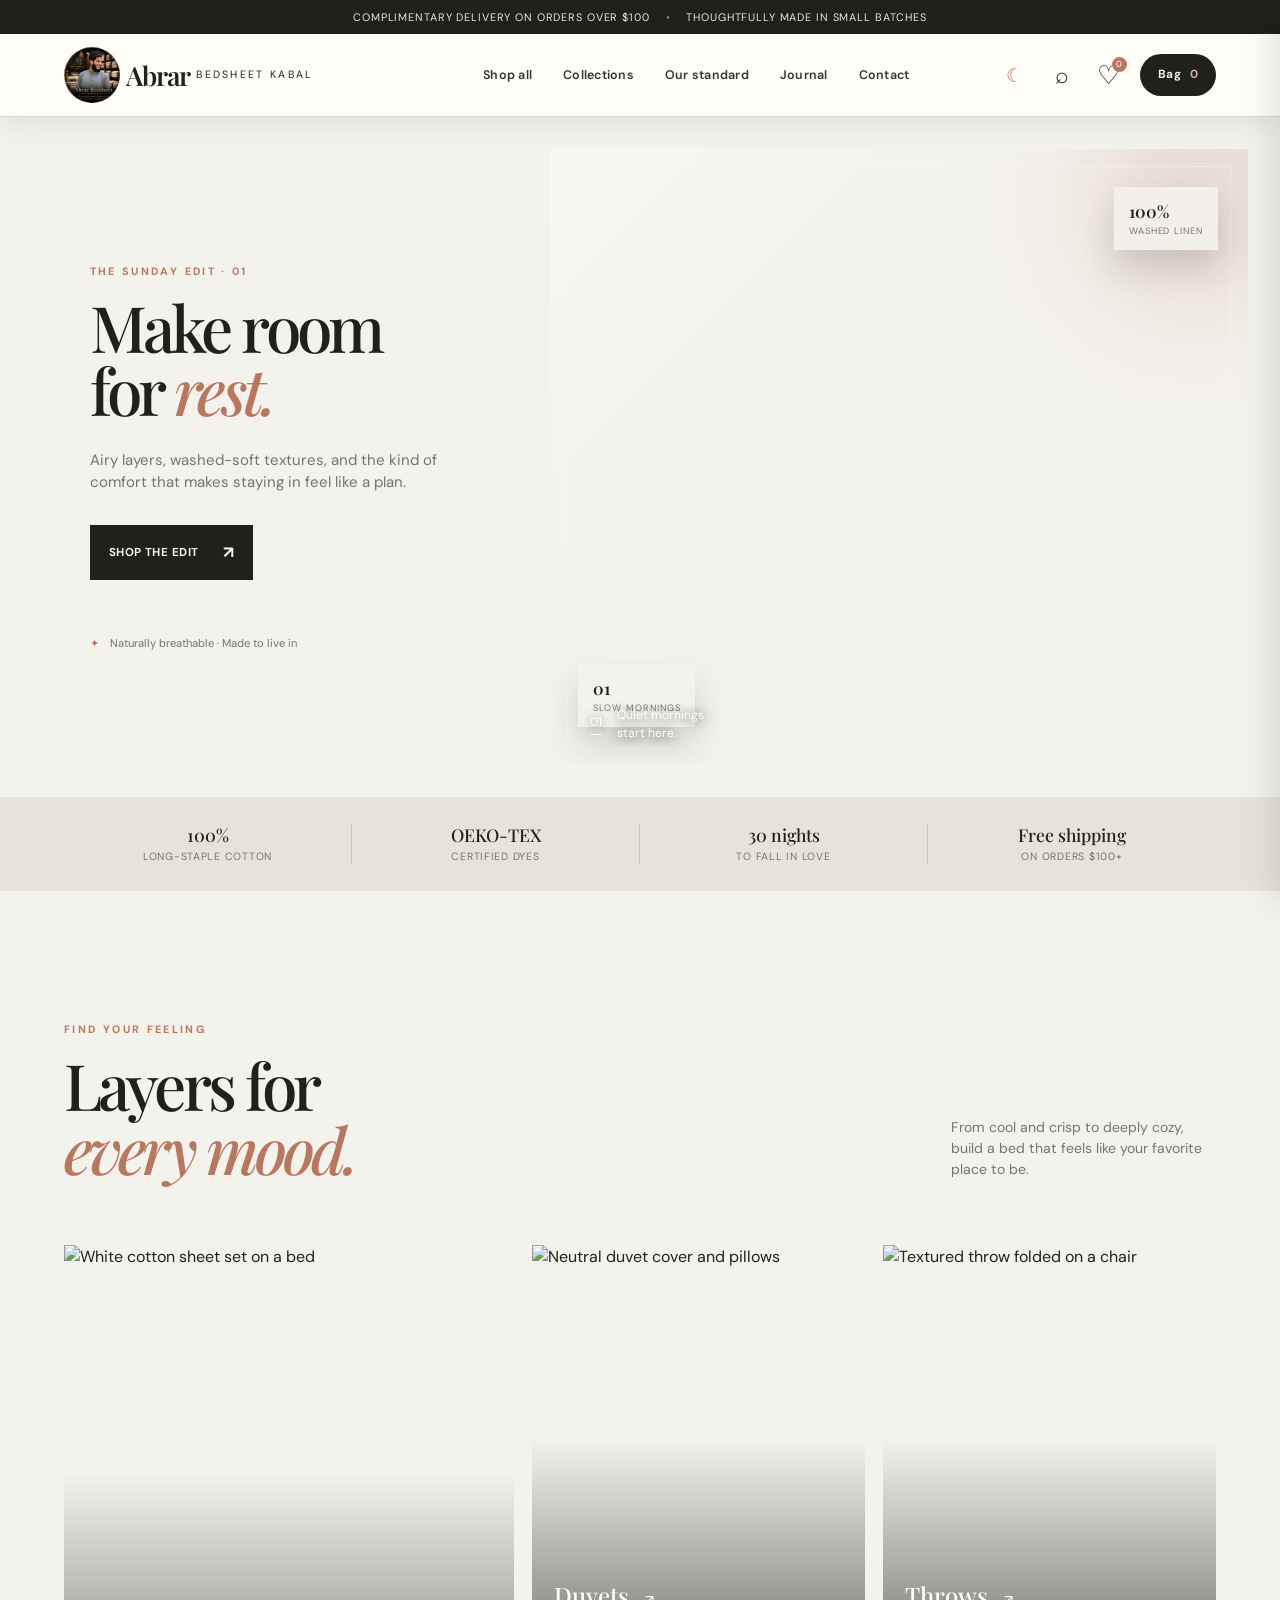
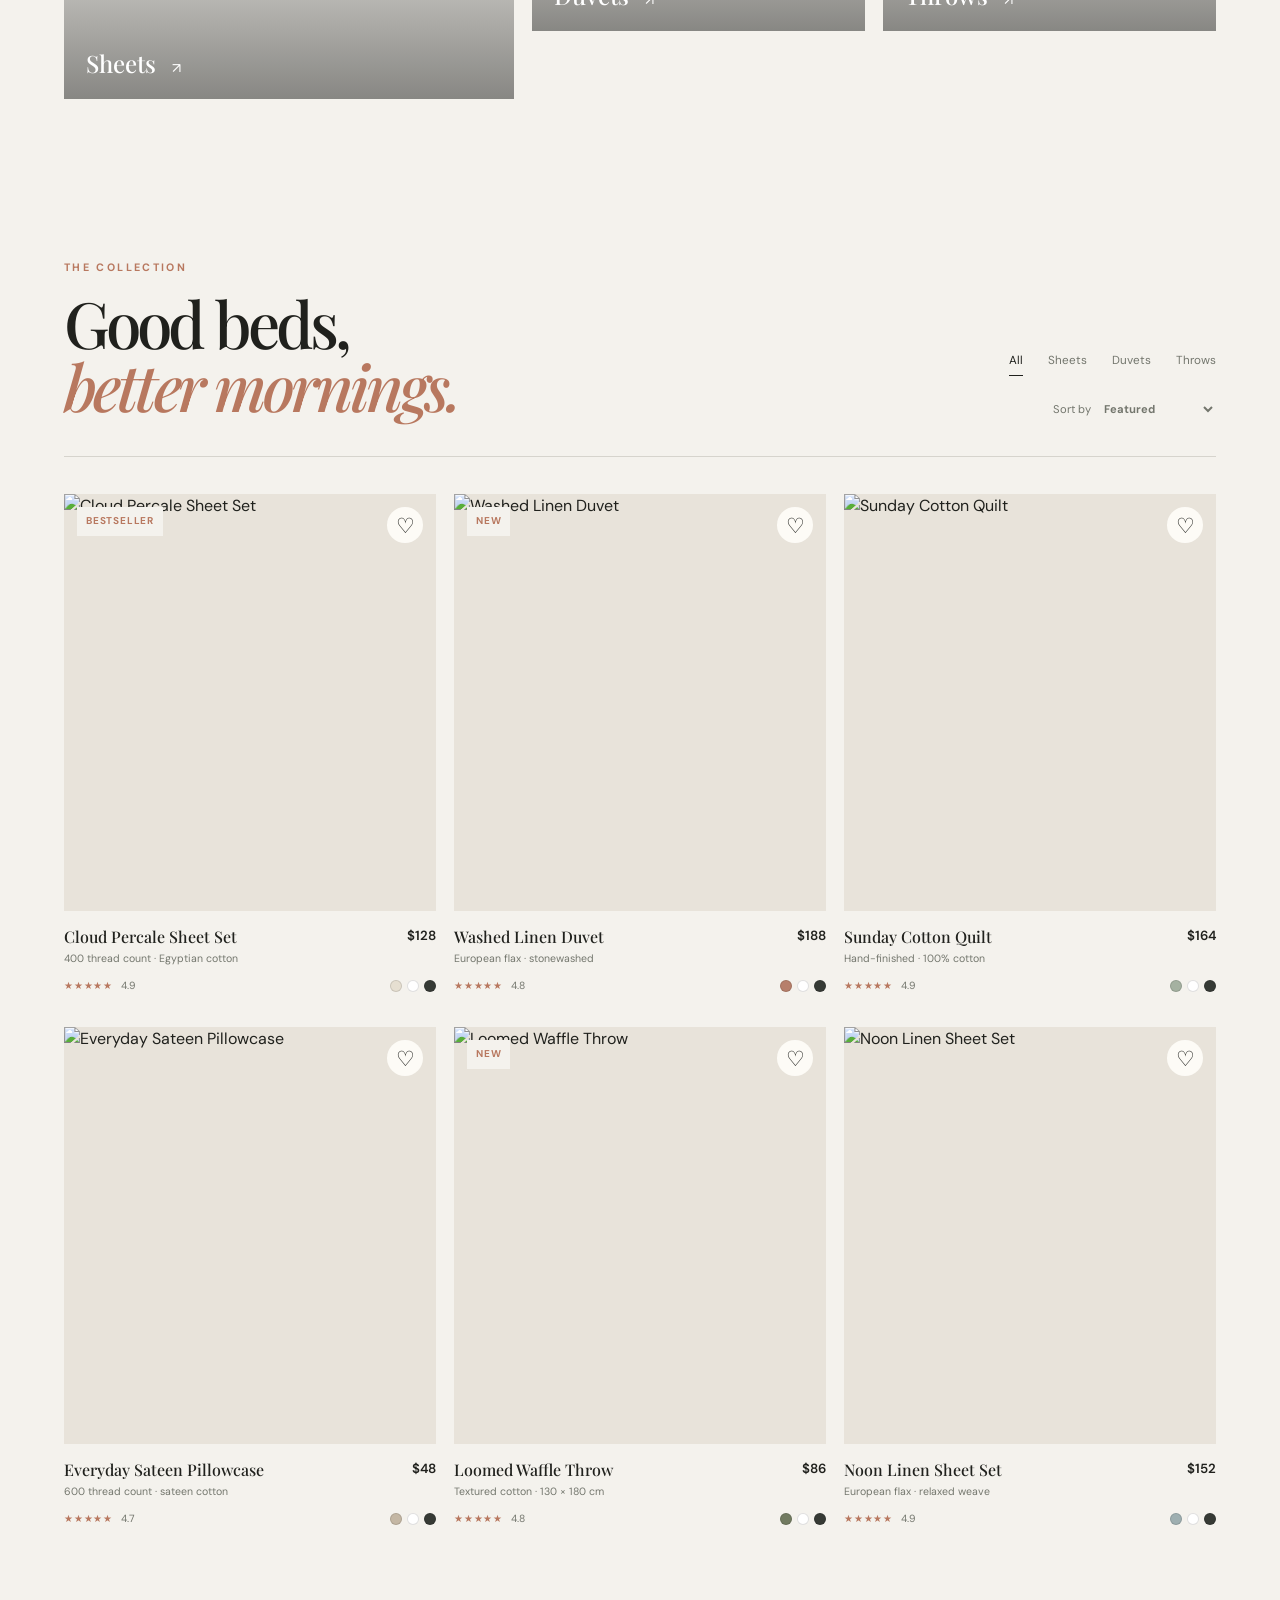
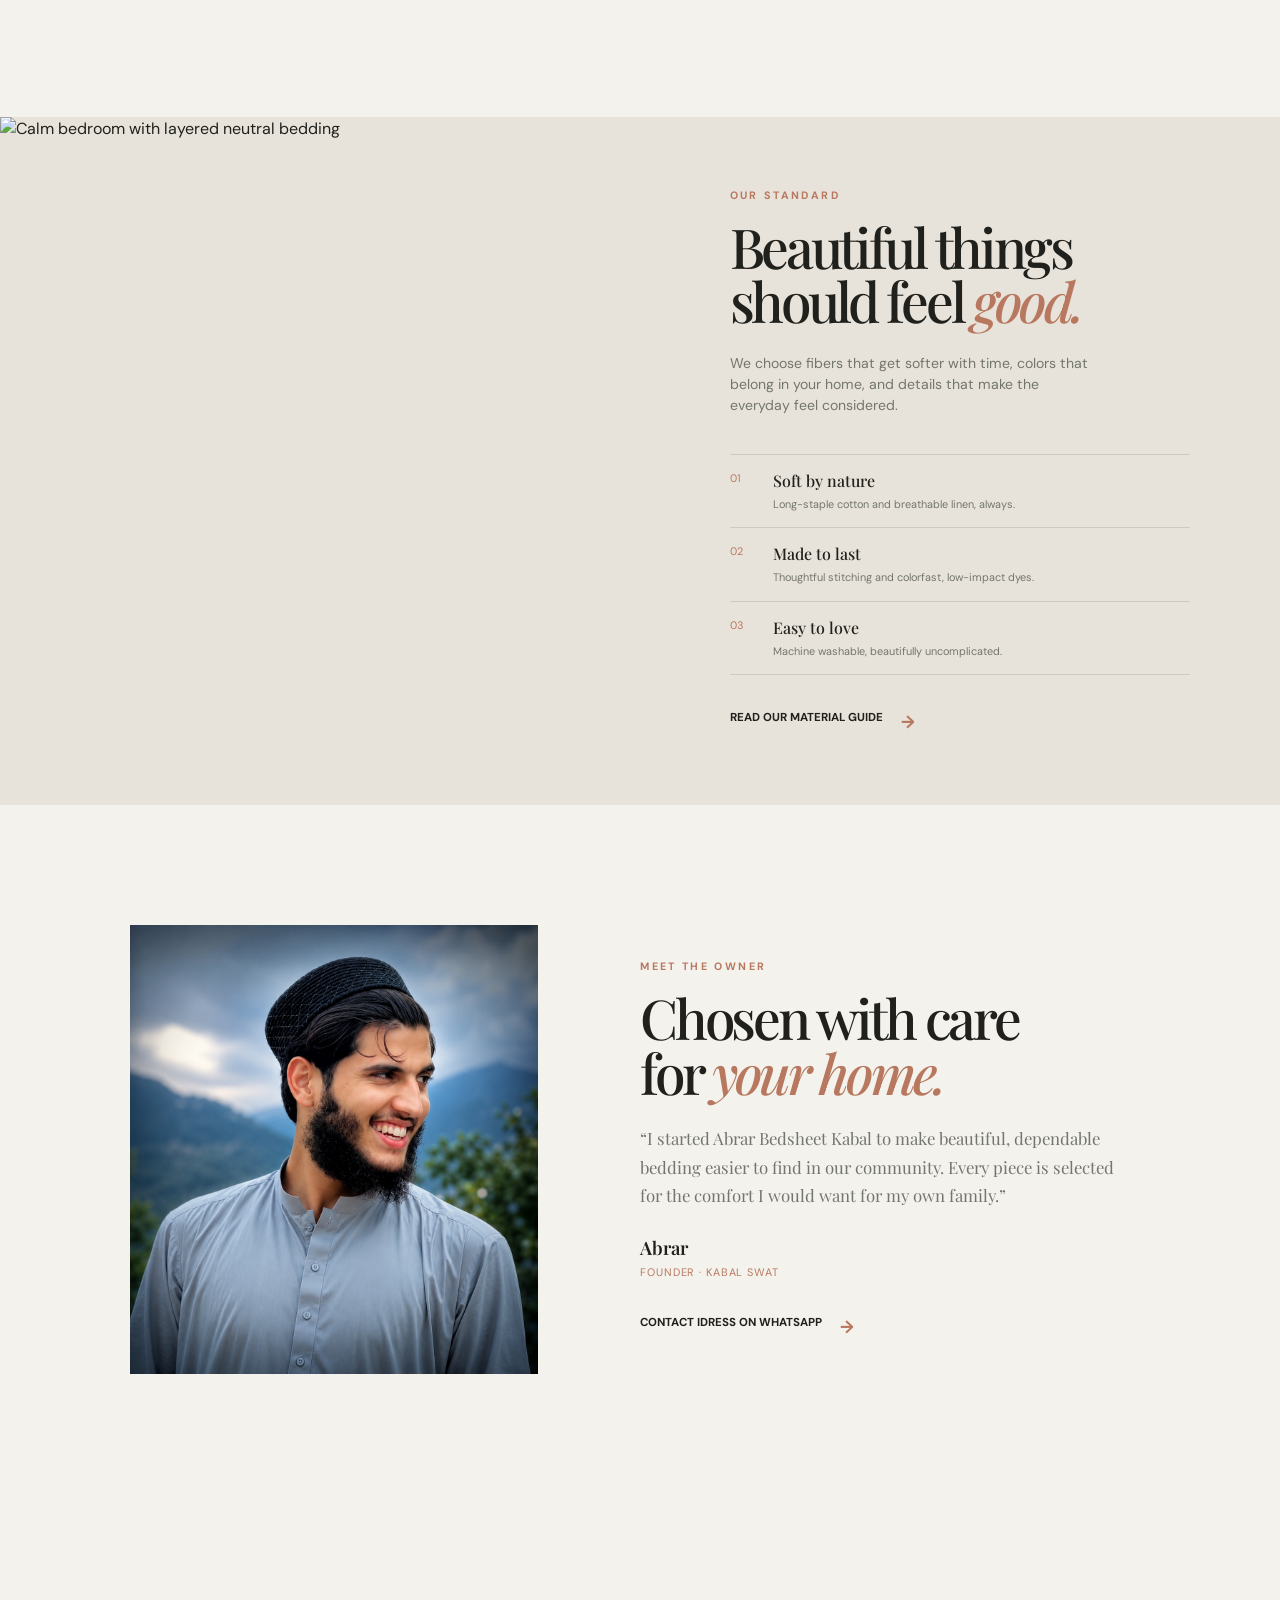
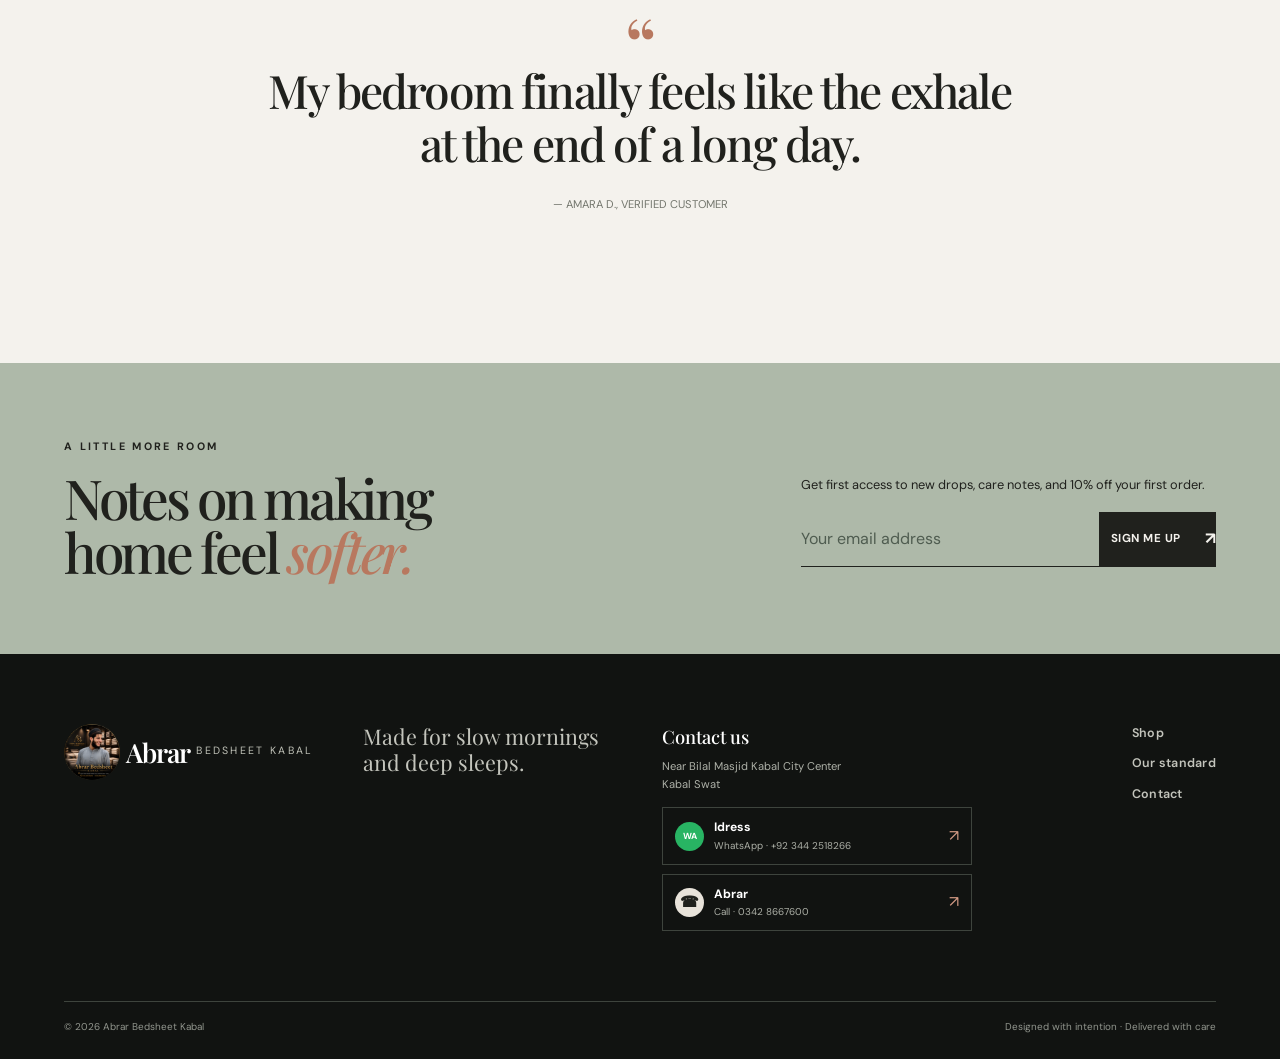
==== index.html @ 18ea14af "Separate header from page themes" ====
<!DOCTYPE html>
<html lang="en">
<head>
  <meta charset="UTF-8">
  <meta name="viewport" content="width=device-width, initial-scale=1.0">
  <meta name="description" content="Abrar Bedsheet Kabal offers beautiful, comfortable bedsheets near Bilal Masjid Kabal City Center Kabal Swat.">
  <title>Abrar Bedsheet Kabal | Premium Bedsheets</title>
  <link rel="stylesheet" href="styles.css?v=7">
  <link rel="preconnect" href="https://fonts.googleapis.com">
  <link rel="preconnect" href="https://fonts.gstatic.com" crossorigin>
  <link href="https://fonts.googleapis.com/css2?family=DM+Sans:wght@400;500;600;700&family=Playfair+Display:wght@500;600;700&display=swap" rel="stylesheet">
</head>
<body>
  <div class="announcement">Complimentary delivery on orders over $100 <span>•</span> Thoughtfully made in small batches</div>
  <header class="site-header" id="siteHeader">
    <div class="container nav-wrap">
      <button class="icon-button mobile-menu-button" id="menuButton" aria-label="Open navigation" aria-expanded="false">☰</button>
      <a class="wordmark" href="#home" aria-label="Abrar Bedsheet Kabal home"><img class="brand-logo" src="logo.png" alt="Abrar Bedsheet Kabal logo"><span class="wordmark__main">Abrar</span><span class="wordmark__sub">Bedsheet Kabal</span></a>
      <nav class="primary-nav" id="primaryNav" aria-label="Primary navigation"><a href="#shop">Shop all</a><a href="#collections">Collections</a><a href="#story">Our standard</a><a href="#journal">Journal</a><a href="#contact">Contact</a></nav>
      <div class="nav-actions"><button class="icon-button theme-button" id="themeButton" aria-label="Switch to dark theme" title="Change theme">☾</button><button class="icon-button" id="searchButton" aria-label="Open search">⌕</button><button class="icon-button wishlist-button" id="wishlistButton" aria-label="View wishlist">♡<span class="action-count" id="wishlistCount">0</span></button><button class="cart-button" id="cartButton" aria-label="Open shopping bag">Bag <span id="cartCount">0</span></button></div>
    </div>
    <div class="search-panel" id="searchPanel"><div class="container search-inner"><label for="searchInput">Search the collection</label><input id="searchInput" type="search" placeholder="Try “linen”, “sage”, or “quilt”" autocomplete="off"><button class="icon-button" id="closeSearch" aria-label="Close search">×</button></div></div>
  </header>

  <main id="home">
    <section class="hero"><div class="hero__copy"><p class="eyebrow">The Sunday Edit · 01</p><h1>Make room<br>for <em>rest.</em></h1><p class="hero__text">Airy layers, washed-soft textures, and the kind of comfort that makes staying in feel like a plan.</p><a class="button button--dark" href="#shop">Shop the edit <span>↗</span></a><div class="hero__note"><span>✦</span> Naturally breathable · Made to live in</div></div><div class="hero__visual"><div class="bed-scene" aria-label="A softly moving 3D-inspired view of layered bedding"><div class="bed-scene__glow"></div><div class="hero__image-wrap"><video autoplay muted loop playsinline poster="https://images.unsplash.com/photo-1616486338812-3dadae4b4ace?auto=format&fit=crop&w=1200&q=85" aria-label="Slow motion video of soft layered bedding"><source src="https://cdn.coverr.co/videos/coverr-making-the-bed-1573/1080p.mp4" type="video/mp4"><img src="https://images.unsplash.com/photo-1616486338812-3dadae4b4ace?auto=format&fit=crop&w=1200&q=85" alt="Cream linen bedding in a softly lit bedroom"></video></div><div class="bed-scene__float bed-scene__float--one">100%<small>washed linen</small></div><div class="bed-scene__float bed-scene__float--two">01 <small>slow mornings</small></div></div><div class="hero__caption"><span>01</span><span>Quiet mornings<br>start here.</span></div></div></section>
    <section class="trust-strip" aria-label="Abrar Bedsheet Kabal benefits"><div><strong>100%</strong><span>long-staple cotton</span></div><div><strong>OEKO-TEX</strong><span>certified dyes</span></div><div><strong>30 nights</strong><span>to fall in love</span></div><div><strong>Free shipping</strong><span>on orders $100+</span></div></section>
    <section class="section collections" id="collections"><div class="section-heading"><div><p class="eyebrow">Find your feeling</p><h2>Layers for<br><em>every mood.</em></h2></div><p class="section-intro">From cool and crisp to deeply cozy, build a bed that feels like your favorite place to be.</p></div><div class="collection-grid"><a class="collection-card collection-card--large" href="#shop" data-category="Sheets"><img src="https://images.unsplash.com/photo-1584100936595-c0654b55a2e2?auto=format&fit=crop&w=1000&q=85" alt="White cotton sheet set on a bed"><span>Sheets <b>↗</b></span></a><a class="collection-card" href="#shop" data-category="Duvets"><img src="https://images.unsplash.com/photo-1600494603989-9650cf6ddd3d?auto=format&fit=crop&w=800&q=85" alt="Neutral duvet cover and pillows"><span>Duvets <b>↗</b></span></a><a class="collection-card" href="#shop" data-category="Throws"><img src="https://images.unsplash.com/photo-1586023492125-27b2c045efd7?auto=format&fit=crop&w=800&q=85" alt="Textured throw folded on a chair"><span>Throws <b>↗</b></span></a></div></section>
    <section class="section shop-section" id="shop"><div class="shop-toolbar"><div><p class="eyebrow">The collection</p><h2>Good beds,<br><em>better mornings.</em></h2></div><div class="shop-controls"><div class="filter-tabs" role="tablist" aria-label="Filter products"><button class="filter-tab is-active" data-filter="All">All</button><button class="filter-tab" data-filter="Sheets">Sheets</button><button class="filter-tab" data-filter="Duvets">Duvets</button><button class="filter-tab" data-filter="Throws">Throws</button></div><label class="sort-control">Sort by <select id="sortSelect"><option value="featured">Featured</option><option value="low">Price: low to high</option><option value="high">Price: high to low</option></select></label></div></div><div class="product-grid" id="productGrid"></div><p class="empty-state" id="emptyState">Nothing matched that search. Try a softer search?</p></section>
    <section class="standard-section" id="story"><div class="standard-image"><img src="https://images.unsplash.com/photo-1618221195710-dd6b41faaea6?auto=format&fit=crop&w=1100&q=85" alt="Calm bedroom with layered neutral bedding"></div><div class="standard-copy"><p class="eyebrow">Our standard</p><h2>Beautiful things<br>should feel <em>good.</em></h2><p>We choose fibers that get softer with time, colors that belong in your home, and details that make the everyday feel considered.</p><div class="standard-list"><div><span>01</span><strong>Soft by nature</strong><small>Long-staple cotton and breathable linen, always.</small></div><div><span>02</span><strong>Made to last</strong><small>Thoughtful stitching and colorfast, low-impact dyes.</small></div><div><span>03</span><strong>Easy to love</strong><small>Machine washable, beautifully uncomplicated.</small></div></div><a class="text-link" href="#journal">Read our material guide <span>→</span></a></div></section>
    <section class="owner-section"><div class="owner-image"><img src="friend.png" alt="Abrar, owner of Abrar Bedsheet Kabal"></div><div class="owner-copy"><p class="eyebrow">Meet the owner</p><h2>Chosen with care<br>for <em>your home.</em></h2><p>“I started Abrar Bedsheet Kabal to make beautiful, dependable bedding easier to find in our community. Every piece is selected for the comfort I would want for my own family.”</p><strong>Abrar</strong><span>Founder · Kabal Swat</span><a class="text-link" href="https://wa.me/923442518266" target="_blank" rel="noopener" aria-label="Contact Idress on WhatsApp">Contact Idress on WhatsApp <span>→</span></a></div></section>
    <section class="quote-section" id="journal"><div class="quote-mark">“</div><blockquote>My bedroom finally feels like the exhale<br>at the end of a long day.</blockquote><p>— Amara D., verified customer</p></section>
    <section class="newsletter-section"><div><p class="eyebrow">A little more room</p><h2>Notes on making<br>home feel <em>softer.</em></h2></div><form class="newsletter-form" id="newsletterForm"><label for="emailInput">Get first access to new drops, care notes, and 10% off your first order.</label><div><input type="email" id="emailInput" placeholder="Your email address" required><button class="button button--dark" type="submit">Sign me up <span>↗</span></button></div><p id="newsletterMessage" role="status"></p></form></section>
  </main>
  <footer class="footer" id="contact"><div class="footer__top"><a class="wordmark wordmark--light" href="#home"><img class="brand-logo" src="logo.png" alt="Abrar Bedsheet Kabal logo"><span class="wordmark__main">Abrar</span><span class="wordmark__sub">Bedsheet Kabal</span></a><p>Made for slow mornings<br>and deep sleeps.</p><div class="footer__contact"><strong>Contact us</strong><span>Near Bilal Masjid Kabal City Center<br>Kabal Swat</span><a class="contact-card contact-card--whatsapp" href="https://wa.me/923442518266" target="_blank" rel="noopener"><i aria-hidden="true">WA</i><span><b>Idress</b><small>WhatsApp · +92 344 2518266</small></span><em>↗</em></a><a class="contact-card contact-card--call" href="tel:+923428667600"><i aria-hidden="true">☎</i><span><b>Abrar</b><small>Call · 0342 8667600</small></span><em>↗</em></a></div><div class="footer__links"><a href="#shop">Shop</a><a href="#story">Our standard</a><a href="#contact">Contact</a></div></div><div class="footer__bottom"><span>© 2026 Abrar Bedsheet Kabal</span><span>Designed with intention · Delivered with care</span></div></footer>
  <aside class="cart-drawer" id="cartDrawer" aria-hidden="true"><div class="drawer-head"><div><p class="eyebrow">Your selection</p><h2>Shopping bag</h2></div><button class="icon-button" id="closeCart" aria-label="Close shopping bag">×</button></div><div class="cart-items" id="cartItems"></div><div class="cart-empty" id="cartEmpty"><span>✦</span><p>Your bag is waiting for<br>something beautiful.</p><a href="#shop" id="continueShopping">Explore the collection →</a></div><div class="cart-footer" id="cartFooter"><div><span>Subtotal</span><strong id="cartSubtotal">$0</strong></div><button class="button button--dark button--full" id="checkoutButton">Continue to checkout <span>↗</span></button><small>Shipping and taxes calculated at checkout.</small></div></aside><div class="drawer-overlay" id="drawerOverlay"></div>
  <script>
    const products = [{ id: 1, name: 'Cloud Percale Sheet Set', category: 'Sheets', material: '400 thread count · Egyptian cotton', price: 128, rating: '4.9', image: 'https://images.unsplash.com/photo-1584100936595-c0654b55a2e2?auto=format&fit=crop&w=800&q=85', color: 'ivory', tag: 'Bestseller' }, { id: 2, name: 'Washed Linen Duvet', category: 'Duvets', material: 'European flax · stonewashed', price: 188, rating: '4.8', image: 'https://images.unsplash.com/photo-1600494603989-9650cf6ddd3d?auto=format&fit=crop&w=800&q=85', color: 'clay', tag: 'New' }, { id: 3, name: 'Sunday Cotton Quilt', category: 'Throws', material: 'Hand-finished · 100% cotton', price: 164, rating: '4.9', image: 'https://images.unsplash.com/photo-1595526114035-0d45ed16cfbf?auto=format&fit=crop&w=800&q=85', color: 'sage', tag: '' }, { id: 4, name: 'Everyday Sateen Pillowcase', category: 'Sheets', material: '600 thread count · sateen cotton', price: 48, rating: '4.7', image: 'https://images.unsplash.com/photo-1616486338812-3dadae4b4ace?auto=format&fit=crop&w=800&q=85', color: 'oat', tag: '' }, { id: 5, name: 'Loomed Waffle Throw', category: 'Throws', material: 'Textured cotton · 130 × 180 cm', price: 86, rating: '4.8', image: 'https://images.unsplash.com/photo-1555041469-a586c61ea9bc?auto=format&fit=crop&w=800&q=85', color: 'olive', tag: 'New' }, { id: 6, name: 'Noon Linen Sheet Set', category: 'Sheets', material: 'European flax · relaxed weave', price: 152, rating: '4.9', image: 'https://images.unsplash.com/photo-1616594039964-ae9021a400a0?auto=format&fit=crop&w=800&q=85', color: 'sky', tag: '' }];
    let activeFilter = 'All'; let searchTerm = ''; let cart = []; let wishlist = new Set(); let showWishlistOnly = false; const grid = document.getElementById('productGrid'); const emptyState = document.getElementById('emptyState'); const money = value => `$${value.toLocaleString('en-US')}`;
    function visibleProducts() { const sort = document.getElementById('sortSelect').value; let items = products.filter(product => (!showWishlistOnly || wishlist.has(product.id)) && (activeFilter === 'All' || product.category === activeFilter) && `${product.name} ${product.category} ${product.material} ${product.color}`.toLowerCase().includes(searchTerm.toLowerCase())); if (sort === 'low') items.sort((a, b) => a.price - b.price); if (sort === 'high') items.sort((a, b) => b.price - a.price); return items; }
    function renderProducts() { const items = visibleProducts(); emptyState.classList.toggle('is-visible', !items.length); grid.innerHTML = items.map(product => `<article class="product-card"><div class="product-image"><img src="${product.image}" alt="${product.name}">${product.tag ? `<span class="product-tag">${product.tag}</span>` : ''}<button class="heart-button ${wishlist.has(product.id) ? 'is-liked' : ''}" data-wishlist="${product.id}" aria-label="${wishlist.has(product.id) ? 'Remove' : 'Add'} ${product.name} ${wishlist.has(product.id) ? 'from' : 'to'} wishlist">${wishlist.has(product.id) ? '♥' : '♡'}</button><button class="quick-add" data-add="${product.id}">Add to bag <span>+</span></button></div><div class="product-info"><div><h3>${product.name}</h3><p>${product.material}</p></div><strong>${money(product.price)}</strong></div><div class="product-meta"><span>★★★★★ <b>${product.rating}</b></span><div class="swatches"><i class="swatch swatch--${product.color}"></i><i class="swatch swatch--white"></i><i class="swatch swatch--dark"></i></div></div></article>`).join(''); }
    function renderCart() { const itemCount = cart.reduce((sum, item) => sum + item.quantity, 0); document.getElementById('cartCount').textContent = itemCount; document.getElementById('cartEmpty').hidden = cart.length > 0; document.getElementById('cartFooter').hidden = cart.length === 0; document.getElementById('cartItems').innerHTML = cart.map(item => `<div class="cart-item"><img src="${item.image}" alt="${item.name}"><div class="cart-item__info"><h3>${item.name}</h3><p>${money(item.price)}</p><div class="quantity"><button data-quantity="${item.id}" data-change="-1" aria-label="Decrease quantity">−</button><span>${item.quantity}</span><button data-quantity="${item.id}" data-change="1" aria-label="Increase quantity">+</button><button class="remove-item" data-remove="${item.id}">Remove</button></div></div></div>`).join(''); document.getElementById('cartSubtotal').textContent = money(cart.reduce((sum, item) => sum + item.price * item.quantity, 0)); }
    function openCart() { document.getElementById('cartDrawer').classList.add('is-open'); document.getElementById('drawerOverlay').classList.add('is-visible'); document.getElementById('cartDrawer').setAttribute('aria-hidden', 'false'); document.body.classList.add('drawer-open'); } function closeCart() { document.getElementById('cartDrawer').classList.remove('is-open'); document.getElementById('drawerOverlay').classList.remove('is-visible'); document.getElementById('cartDrawer').setAttribute('aria-hidden', 'true'); document.body.classList.remove('drawer-open'); } function addToCart(id) { const product = products.find(item => item.id === id); const existing = cart.find(item => item.id === id); existing ? existing.quantity++ : cart.push({ ...product, quantity: 1 }); renderCart(); openCart(); }
    document.addEventListener('click', event => { const add = event.target.closest('[data-add]'); if (add) addToCart(Number(add.dataset.add)); const wish = event.target.closest('[data-wishlist]'); if (wish) { const id = Number(wish.dataset.wishlist); wishlist.has(id) ? wishlist.delete(id) : wishlist.add(id); document.getElementById('wishlistCount').textContent = wishlist.size; renderProducts(); } const quantity = event.target.closest('[data-quantity]'); if (quantity) { const item = cart.find(entry => entry.id === Number(quantity.dataset.quantity)); item.quantity += Number(quantity.dataset.change); if (item.quantity < 1) cart = cart.filter(entry => entry.id !== item.id); renderCart(); } const remove = event.target.closest('[data-remove]'); if (remove) { cart = cart.filter(item => item.id !== Number(remove.dataset.remove)); renderCart(); } const category = event.target.closest('[data-category]'); if (category) { activeFilter = category.dataset.category; document.querySelectorAll('.filter-tab').forEach(tab => tab.classList.toggle('is-active', tab.dataset.filter === activeFilter)); renderProducts(); } });
    document.querySelectorAll('.filter-tab').forEach(tab => tab.addEventListener('click', () => { showWishlistOnly = false; activeFilter = tab.dataset.filter; document.querySelectorAll('.filter-tab').forEach(item => item.classList.toggle('is-active', item === tab)); renderProducts(); })); document.getElementById('sortSelect').addEventListener('change', renderProducts); document.getElementById('searchInput').addEventListener('input', event => { showWishlistOnly = false; searchTerm = event.target.value; renderProducts(); }); document.getElementById('wishlistButton').addEventListener('click', () => { showWishlistOnly = !showWishlistOnly; activeFilter = 'All'; searchTerm = ''; document.getElementById('searchInput').value = ''; document.querySelectorAll('.filter-tab').forEach(item => item.classList.toggle('is-active', item.dataset.filter === 'All')); renderProducts(); document.getElementById('shop').scrollIntoView({ behavior: 'smooth' }); });
    document.getElementById('cartButton').addEventListener('click', openCart); document.getElementById('closeCart').addEventListener('click', closeCart); document.getElementById('drawerOverlay').addEventListener('click', closeCart); document.getElementById('continueShopping').addEventListener('click', closeCart); document.addEventListener('keydown', event => { if (event.key === 'Escape') { closeCart(); document.getElementById('searchPanel').classList.remove('is-open'); } }); document.getElementById('searchButton').addEventListener('click', () => { document.getElementById('searchPanel').classList.toggle('is-open'); document.getElementById('searchInput').focus(); }); document.getElementById('closeSearch').addEventListener('click', () => document.getElementById('searchPanel').classList.remove('is-open')); document.getElementById('menuButton').addEventListener('click', () => { const nav = document.getElementById('primaryNav'); const open = nav.classList.toggle('is-open'); document.getElementById('menuButton').setAttribute('aria-expanded', open); }); document.getElementById('themeButton').addEventListener('click', () => { const dark = document.documentElement.dataset.theme !== 'dark'; document.documentElement.dataset.theme = dark ? 'dark' : 'light'; document.getElementById('themeButton').textContent = dark ? '☀' : '☾'; document.getElementById('themeButton').setAttribute('aria-label', dark ? 'Switch to light theme' : 'Switch to dark theme'); localStorage.setItem('abrar-theme', dark ? 'dark' : 'light'); }); const savedTheme = localStorage.getItem('abrar-theme'); if (savedTheme === 'dark') { document.documentElement.dataset.theme = 'dark'; document.getElementById('themeButton').textContent = '☀'; document.getElementById('themeButton').setAttribute('aria-label', 'Switch to light theme'); } document.getElementById('newsletterForm').addEventListener('submit', event => { event.preventDefault(); document.getElementById('newsletterMessage').textContent = 'You’re on the list. Welcome to softer mornings.'; event.target.reset(); }); document.getElementById('checkoutButton').addEventListener('click', () => alert('This demo checkout is ready for your real payment flow.')); renderProducts(); renderCart();
  </script>
</body>
</html>
---- styles.css ----
:root { --ink: #20211d; --muted: #73766d; --paper: #f4f2ed; --cream: #e8e3da; --line: #d6d4cd; --sage: #aeb9a9; --clay: #b8785f; --white: #fffefa; --serif: 'Playfair Display', Georgia, serif; --sans: 'DM Sans', Arial, sans-serif; }
:root[data-theme="dark"] { --ink: #f0eee7; --muted: #a6a9a0; --paper: #191b18; --cream: #252a25; --line: #3b403a; --sage: #596859; --white: #f7f5ed; }
:root[data-theme="dark"] .announcement { background: #0f100f; color: #d9d8d0; }
:root[data-theme="dark"] .site-header { background: #111311; border-color: #3e443d; box-shadow: 0 8px 28px rgba(0,0,0,.28); }
:root[data-theme="dark"] .primary-nav a { color: #d4d5ce; }
:root[data-theme="dark"] .primary-nav a:hover { color: #e3a28c; }
:root[data-theme="dark"] .cart-button { background: #f0eee7; color: #191b18; }
:root[data-theme="dark"] .cart-button span { color: #a96149; }
:root[data-theme="dark"] .search-panel { background: var(--paper); }
:root[data-theme="dark"] .search-inner input { border-color: var(--ink); }
:root[data-theme="dark"] .primary-nav { background: #111311; border-color: #3e443d; box-shadow: 0 12px 24px rgba(0,0,0,.28); }
:root:not([data-theme="dark"]) { color-scheme: light; }
:root[data-theme="dark"] { color-scheme: dark; }
* { box-sizing: border-box; margin: 0; padding: 0; }
html { scroll-behavior: smooth; }
body { background: var(--paper); color: var(--ink); font-family: var(--sans); line-height: 1.5; transition: background-color .35s ease, color .35s ease; }
body.drawer-open { overflow: hidden; }
img { display: block; max-width: 100%; }
a { color: inherit; text-decoration: none; }
button, input, select { color: inherit; font: inherit; }
button { border: 0; cursor: pointer; }
.container, .section, .standard-section, .newsletter-section { width: min(90%, 1240px); margin-inline: auto; }
.announcement { background: var(--ink); color: #e9e6dd; font-size: .68rem; letter-spacing: .08em; padding: 9px; text-align: center; text-transform: uppercase; }
.announcement span { color: var(--clay); margin: 0 12px; }
.site-header { background: #fffdf8; border-bottom: 1px solid #d9d5cc; box-shadow: 0 8px 24px rgba(32,33,29,.08); position: sticky; top: 0; z-index: 20; backdrop-filter: blur(14px); transition: background-color .35s ease, border-color .35s ease, box-shadow .35s ease; }
.nav-wrap { align-items: center; display: flex; height: 82px; justify-content: space-between; }
.wordmark { align-items: center; display: inline-flex; gap: 6px; letter-spacing: -.06em; line-height: 1; }
.brand-logo { animation: logoFloat 5s ease-in-out infinite; border-radius: 50%; height: 56px; object-fit: cover; transform: perspective(500px) rotateY(-6deg); transition: transform .35s ease, filter .35s ease; width: 56px; }
.wordmark:hover .brand-logo { filter: drop-shadow(0 10px 10px rgba(32,33,29,.2)); transform: perspective(500px) rotateY(12deg) rotateX(4deg) scale(1.06); }
.wordmark__main { font: 600 1.65rem var(--serif); }
.wordmark__sub { font-size: .66rem; letter-spacing: .22em; text-transform: uppercase; }
.primary-nav { display: flex; gap: 31px; margin-left: 80px; }
.primary-nav a, .footer__links a { color: #33352f; font-size: .78rem; font-weight: 600; letter-spacing: .02em; }
.primary-nav a:hover, .footer__links a:hover { color: var(--clay); }
.nav-actions { align-items: center; display: flex; gap: 15px; }
.icon-button { align-items: center; background: none; display: inline-flex; font-size: 1.45rem; justify-content: center; line-height: 1; min-height: 36px; min-width: 32px; position: relative; }
.mobile-menu-button { display: none; }
.wishlist-button { font-size: 1.6rem; }
.theme-button { color: var(--clay); font-size: 1.2rem; }
.action-count { align-items: center; background: var(--clay); border-radius: 50%; color: white; display: flex; font-size: .55rem; height: 15px; justify-content: center; position: absolute; right: -2px; top: 0; width: 15px; }
.cart-button { background: var(--ink); border-radius: 99px; color: var(--paper); font-size: .74rem; font-weight: 700; letter-spacing: .04em; padding: 12px 18px; }
.cart-button span { color: #d4b2a2; margin-left: 5px; }
.search-panel { background: var(--paper); border-top: 1px solid var(--line); display: none; padding: 18px 0; }
.search-panel.is-open { display: block; }
.search-inner { align-items: center; display: flex; gap: 18px; }
.search-inner label { font: 600 1.1rem var(--serif); white-space: nowrap; }
.search-inner input { background: none; border: 0; border-bottom: 1px solid var(--ink); flex: 1; outline: 0; padding: 8px 0; }
.hero { display: grid; grid-template-columns: .86fr 1.14fr; margin: 0 auto; max-width: 1440px; min-height: 680px; }
.hero__copy { align-self: center; padding: 70px max(7vw, 45px); }
.eyebrow { color: var(--clay); font-size: .67rem; font-weight: 700; letter-spacing: .22em; margin-bottom: 16px; text-transform: uppercase; }
h1, h2 { font: 500 clamp(2.8rem, 5vw, 5.1rem)/.99 var(--serif); letter-spacing: -.06em; }
h1 em, h2 em { color: var(--clay); font-style: italic; }
.hero__text { color: var(--muted); font-size: .94rem; margin: 27px 0 31px; max-width: 360px; }
.button { align-items: center; display: inline-flex; font-size: .72rem; font-weight: 700; gap: 24px; justify-content: center; letter-spacing: .04em; padding: 15px 19px; text-transform: uppercase; transition: transform .2s, background .2s; }
.button:hover { transform: translateY(-3px); }
.button--dark { background: var(--ink); color: var(--paper); }
.button--dark:hover { background: var(--clay); }
.button--dark span { font-size: 1.05rem; }
.hero__note { color: var(--muted); font-size: .7rem; margin-top: 55px; }
.hero__note span { color: var(--clay); margin-right: 8px; }
.hero__visual { min-height: 680px; padding: 32px 32px 32px 0; perspective: 1200px; position: relative; }
.bed-scene { animation: sceneOrbit 8s ease-in-out infinite; height: 100%; isolation: isolate; overflow: hidden; position: relative; transform-style: preserve-3d; }
.bed-scene::before { background: linear-gradient(135deg, rgba(255,254,250,.42), transparent 38%); content: ''; inset: 0; pointer-events: none; position: absolute; transform: translateZ(55px); z-index: 2; }
.bed-scene::after { border: 1px solid rgba(255,254,250,.35); content: ''; inset: 17px; pointer-events: none; position: absolute; transform: translateZ(85px); z-index: 3; }
.bed-scene__glow { background: var(--clay); border-radius: 50%; filter: blur(65px); height: 180px; opacity: .28; position: absolute; right: -40px; top: -40px; transform: translateZ(20px); width: 180px; z-index: 1; }
.hero__image-wrap { animation: beddingDrift 9s ease-in-out infinite; height: 100%; overflow: hidden; transform: translateZ(0) scale(1.02); }
.hero__image-wrap img, .hero__image-wrap video { animation: fabricBreath 9s ease-in-out infinite; height: 100%; object-fit: cover; object-position: center; transform: scale(1.04); width: 100%; }
.bed-scene__float { animation: floatBadge 6s ease-in-out infinite; background: rgba(244,242,237,.88); box-shadow: 0 18px 35px rgba(32,33,29,.16); color: var(--ink); font: 600 1.05rem var(--serif); padding: 13px 15px; position: absolute; transform: translateZ(90px); z-index: 4; }
.bed-scene__float small { color: var(--muted); display: block; font: .58rem var(--sans); letter-spacing: .1em; margin-top: 3px; text-transform: uppercase; }
.bed-scene__float--one { right: 30px; top: 38px; }
.bed-scene__float--two { bottom: 38px; left: 28px; animation-delay: -2.5s; }
.hero__caption { align-items: center; bottom: 55px; color: white; display: flex; font-size: .76rem; gap: 15px; left: 40px; position: absolute; text-shadow: 0 1px 12px #333; z-index: 5; }
.hero__caption span:first-child { border-bottom: 1px solid white; padding-bottom: 3px; }
.trust-strip { background: var(--cream); display: grid; grid-template-columns: repeat(4, 1fr); padding: 26px max(5vw, 30px); }
.trust-strip div { border-right: 1px solid #cbc8c0; display: flex; flex-direction: column; padding: 0 20px; text-align: center; }
.trust-strip div:last-child { border: 0; }
.trust-strip strong { font: 500 1.1rem var(--serif); }
.trust-strip span { color: var(--muted); font-size: .66rem; letter-spacing: .07em; margin-top: 3px; text-transform: uppercase; }
.section { padding: 130px 0; }
.section-heading, .shop-toolbar, .newsletter-section { align-items: end; display: flex; justify-content: space-between; }
.section-intro { color: var(--muted); font-size: .88rem; max-width: 265px; }
.collection-grid { display: grid; gap: 18px; grid-template-columns: 1.35fr 1fr 1fr; margin-top: 65px; }
.collection-card { aspect-ratio: 1 / 1.16; overflow: hidden; position: relative; }
.collection-card--large { aspect-ratio: 1.15 / 1.16; }
.collection-card img { height: 100%; object-fit: cover; transition: transform .5s; width: 100%; }
.collection-card:hover img { transform: scale(1.04); }
.collection-card::after { background: linear-gradient(0deg, rgba(17,18,16,.48), transparent 50%); content: ''; inset: 0; position: absolute; }
.collection-card span { bottom: 20px; color: white; font: 500 1.5rem var(--serif); left: 22px; position: absolute; z-index: 1; }
.collection-card b { font: .9rem var(--sans); margin-left: 10px; }
.shop-section { background: var(--paper); padding-top: 30px; }
.shop-toolbar { align-items: end; border-bottom: 1px solid var(--line); padding-bottom: 39px; }
.shop-controls { align-items: end; display: flex; flex-direction: column; gap: 25px; }
.filter-tabs { display: flex; gap: 25px; }
.filter-tab { background: none; border-bottom: 1px solid transparent; color: var(--muted); font-size: .73rem; padding-bottom: 5px; }
.filter-tab.is-active, .filter-tab:hover { border-color: var(--ink); color: var(--ink); }
.sort-control { color: var(--muted); font-size: .7rem; }
.sort-control select { background: none; border: 0; font-weight: 700; outline: 0; padding-left: 6px; }
.product-grid { display: grid; gap: 34px 18px; grid-template-columns: repeat(3, 1fr); padding-top: 37px; }
.product-image { aspect-ratio: 1 / 1.12; background: var(--cream); overflow: hidden; position: relative; }
.product-image > img { height: 100%; object-fit: cover; transition: transform .45s; width: 100%; }
.product-card:hover .product-image > img { transform: scale(1.035); }
.product-tag { background: var(--paper); color: var(--clay); font-size: .62rem; font-weight: 700; left: 13px; letter-spacing: .08em; padding: 7px 9px; position: absolute; text-transform: uppercase; top: 13px; }
.heart-button { background: rgba(255,254,250,.9); border-radius: 50%; font-size: 1.3rem; height: 36px; position: absolute; right: 13px; top: 13px; width: 36px; }
.heart-button.is-liked { color: var(--clay); }
.quick-add { background: var(--ink); bottom: 0; color: white; font-size: .7rem; font-weight: 700; left: 0; opacity: 0; padding: 14px; position: absolute; text-transform: uppercase; transform: translateY(8px); transition: opacity .25s, transform .25s; width: 100%; }
.quick-add span { float: right; font-size: 1.05rem; line-height: .7; }
.product-card:hover .quick-add, .quick-add:focus { opacity: 1; transform: translateY(0); }
.product-info { align-items: start; display: flex; gap: 10px; justify-content: space-between; padding-top: 15px; }
.product-info h3 { font: 500 1rem var(--serif); }
.product-info p { color: var(--muted); font-size: .66rem; margin-top: 4px; }
.product-info > strong { font-size: .83rem; font-weight: 600; }
.product-meta { align-items: center; display: flex; justify-content: space-between; margin-top: 11px; }
.product-meta > span { color: var(--clay); font-size: .65rem; letter-spacing: .08em; }.product-meta b { color: var(--muted); font-weight: 400; letter-spacing: 0; margin-left: 4px; }
.swatches { display: flex; gap: 5px; }.swatch { border: 1px solid rgba(0,0,0,.12); border-radius: 50%; height: 12px; width: 12px; }.swatch--ivory { background: #e6dfd1; }.swatch--clay { background: #b77f6b; }.swatch--sage { background: #a5b1a1; }.swatch--oat { background: #c4b7a4; }.swatch--olive { background: #727b61; }.swatch--sky { background: #9eafb1; }.swatch--white { background: white; }.swatch--dark { background: #363a35; }
.empty-state { color: var(--muted); display: none; padding: 55px 0; text-align: center; }.empty-state.is-visible { display: block; }
.standard-section { align-items: stretch; background: var(--cream); display: grid; grid-template-columns: 1fr 1fr; margin-top: 60px; max-width: 1440px; width: 100%; }
.standard-image { min-height: 600px; }.standard-image img { height: 100%; object-fit: cover; width: 100%; }.standard-copy { align-self: center; padding: 70px clamp(32px, 7vw, 110px); }.standard-copy h2 { font-size: clamp(2.4rem, 4.3vw, 4rem); }.standard-copy > p:not(.eyebrow) { color: var(--muted); font-size: .88rem; margin: 25px 0 38px; max-width: 370px; }.standard-list { border-top: 1px solid #cfcac0; }.standard-list > div { border-bottom: 1px solid #cfcac0; display: grid; gap: 5px 15px; grid-template-columns: 28px 1fr; padding: 15px 0; }.standard-list span { color: var(--clay); font-size: .68rem; }.standard-list strong { font: 500 1rem var(--serif); }.standard-list small { color: var(--muted); font-size: .68rem; grid-column: 2; }.text-link { display: inline-flex; font-size: .72rem; font-weight: 700; gap: 18px; margin-top: 34px; text-transform: uppercase; }.text-link span { color: var(--clay); font-size: 1.1rem; }
.owner-section { align-items: center; display: grid; gap: clamp(35px, 8vw, 120px); grid-template-columns: minmax(260px, .8fr) 1fr; margin: 120px auto; max-width: 1020px; width: 90%; }.owner-image { aspect-ratio: 1 / 1.1; background: var(--cream); overflow: hidden; }.owner-image img { height: 100%; object-fit: cover; object-position: center; width: 100%; }.owner-copy h2 { font-size: clamp(2.4rem, 4.3vw, 4rem); }.owner-copy > p:not(.eyebrow) { color: var(--muted); font: 1.05rem/1.7 var(--serif); margin: 25px 0; max-width: 480px; }.owner-copy > strong, .owner-copy > span { display: block; }.owner-copy > strong { font: 600 1.15rem var(--serif); }.owner-copy > span { color: var(--clay); font-size: .68rem; letter-spacing: .08em; margin-top: 4px; text-transform: uppercase; }
.quote-section { padding: 130px 20px; text-align: center; }.quote-mark { color: var(--clay); font: 5rem/.5 var(--serif); }.quote-section blockquote { font: 500 clamp(1.7rem, 3.6vw, 3.2rem)/1.15 var(--serif); letter-spacing: -.04em; }.quote-section p { color: var(--muted); font-size: .7rem; margin-top: 26px; text-transform: uppercase; }
.newsletter-section { background: var(--sage); color: var(--ink); margin-top: 20px; max-width: 1440px; padding: 75px max(5vw, 30px); transition: background-color .35s ease, color .35s ease; width: 100%; }.newsletter-section .eyebrow { color: var(--ink); }.newsletter-section h2 { font-size: clamp(2.2rem, 4.3vw, 3.9rem); }.newsletter-form { max-width: 415px; width: 100%; }.newsletter-form label { display: block; font-size: .8rem; margin-bottom: 18px; }.newsletter-form > div { display: flex; border-bottom: 1px solid var(--ink); }.newsletter-form input { background: none; border: 0; color: var(--ink); flex: 1; min-width: 0; outline: 0; padding: 13px 0; }.newsletter-form input::placeholder { color: #4f5c50; }.newsletter-form .button { padding: 14px 0 14px 12px; }.newsletter-form #newsletterMessage { font-size: .7rem; padding-top: 12px; }
.footer { background: #111311; color: #f4f1e9; padding: 70px max(5vw, 30px) 24px; }.footer__top { align-items: start; display: grid; grid-template-columns: 1fr 1fr 1.35fr .5fr; margin-inline: auto; max-width: 1240px; }.footer .wordmark__main { color: white; }.footer .wordmark__sub { color: #c0c2b8; }.footer__top > p { color: #c3c4bc; font: 1.35rem/1.2 var(--serif); }.footer__contact { display: flex; flex-direction: column; gap: 9px; }.footer__contact > strong { color: #fff; font: 500 1.15rem var(--serif); }.footer__contact > span { color: #aeb1a8; font-size: .7rem; line-height: 1.6; margin-bottom: 5px; }.contact-card { align-items: center; border: 1px solid #3e443d; display: flex; gap: 10px; max-width: 310px; padding: 10px 12px; transition: background .2s, border-color .2s, transform .2s; }.contact-card:hover { border-color: #b8785f; transform: translateX(3px); }.contact-card i { align-items: center; border-radius: 50%; display: inline-flex; flex: 0 0 29px; font: 700 .55rem var(--sans); height: 29px; justify-content: center; font-style: normal; }.contact-card--whatsapp i { background: #28b463; color: white; }.contact-card--call i { background: #e8e3da; color: #20211d; font-size: .95rem; }.contact-card span { display: flex; flex: 1; flex-direction: column; gap: 2px; }.contact-card b { color: #fff; font-size: .76rem; }.contact-card small { color: #adb0a7; font-size: .62rem; }.contact-card em { color: #d39a84; font-size: 1rem; font-style: normal; }.footer__links { display: flex; flex-direction: column; gap: 12px; justify-self: end; }.footer__links a { color: #c3c4bc; }.footer__links a:hover { color: #fff; }.footer__bottom { border-top: 1px solid #3e443d; color: #92968e; display: flex; font-size: .62rem; justify-content: space-between; margin: 70px auto 0; max-width: 1240px; padding-top: 18px; }
.drawer-overlay { background: rgba(25,26,22,.4); inset: 0; opacity: 0; pointer-events: none; position: fixed; transition: opacity .3s; z-index: 29; }.drawer-overlay.is-visible { opacity: 1; pointer-events: auto; }.cart-drawer { background: var(--paper); bottom: 0; box-shadow: -10px 0 30px rgba(0,0,0,.1); max-width: 460px; overflow-y: auto; padding: 35px; position: fixed; right: 0; top: 0; transform: translateX(100%); transition: transform .35s ease; width: 100%; z-index: 30; }.cart-drawer.is-open { transform: translateX(0); }.drawer-head { align-items: start; display: flex; justify-content: space-between; }.drawer-head h2 { font-size: 2.2rem; }.cart-items { margin: 32px 0; }.cart-item { border-bottom: 1px solid var(--line); display: flex; gap: 15px; padding: 15px 0; }.cart-item img { height: 105px; object-fit: cover; width: 86px; }.cart-item__info { flex: 1; }.cart-item h3 { font: 500 1rem var(--serif); }.cart-item p { font-size: .76rem; margin: 5px 0 14px; }.quantity { align-items: center; display: flex; gap: 12px; }.quantity button:not(.remove-item) { background: var(--cream); height: 24px; width: 24px; }.quantity span { font-size: .75rem; }.remove-item { background: none; color: var(--muted); font-size: .62rem; margin-left: auto; text-decoration: underline; }.cart-empty { color: var(--muted); padding: 100px 0; text-align: center; }.cart-empty span { color: var(--clay); font-size: 2rem; }.cart-empty a { color: var(--ink); display: inline-block; font-size: .72rem; font-weight: 700; margin-top: 17px; text-transform: uppercase; }.cart-footer { border-top: 1px solid var(--line); padding-top: 22px; }.cart-footer > div { display: flex; justify-content: space-between; margin-bottom: 18px; }.cart-footer > div span { color: var(--muted); font-size: .8rem; }.cart-footer > div strong { font: 1.25rem var(--serif); }.button--full { border: 0; justify-content: space-between; width: 100%; }.cart-footer small { color: var(--muted); display: block; font-size: .63rem; margin-top: 13px; text-align: center; }
@keyframes logoFloat { 0%, 100% { transform: perspective(500px) rotateY(-12deg) rotateX(0deg) translateY(0); } 50% { transform: perspective(500px) rotateY(14deg) rotateX(7deg) translateY(-7px); } }
@keyframes sceneOrbit { 0%, 100% { transform: rotateX(0deg) rotateY(0deg) scale(1); } 50% { transform: rotateX(1.5deg) rotateY(-2.5deg) scale(1.018); } }
@keyframes beddingDrift { 0%, 100% { transform: translate3d(0, 0, 0) scale(1.02); } 50% { transform: translate3d(-1.2%, -1%, 0) scale(1.075); } }
@keyframes fabricBreath { 0%, 100% { transform: scale(1.04) translate3d(0, 0, 0); } 50% { transform: scale(1.11) translate3d(-1.2%, -.8%, 0); } }
@keyframes floatBadge { 0%, 100% { margin-top: 0; transform: translateZ(90px) rotate(-1deg); } 50% { margin-top: -16px; transform: translateZ(125px) rotate(2.5deg); } }
@media (prefers-reduced-motion: reduce) { *, *::before, *::after { animation-duration: .01ms !important; animation-iteration-count: 1 !important; scroll-behavior: auto !important; transition-duration: .01ms !important; } }
@media (max-width: 800px) { .nav-wrap { height: 70px; }.brand-logo { height: 44px; width: 44px; }.mobile-menu-button { display: inline-flex; font-size: 1.15rem; order: -1; }.primary-nav { background: #fffdf8; border-bottom: 1px solid #d9d5cc; box-shadow: 0 12px 24px rgba(32,33,29,.1); display: none; flex-direction: column; gap: 0; left: 0; margin: 0; padding: 15px 5%; position: absolute; top: 70px; width: 100%; }.primary-nav.is-open { display: flex; }.primary-nav a { padding: 12px 0; }.nav-actions { gap: 5px; }.hero { grid-template-columns: 1fr; }.hero__copy { min-height: 470px; padding: 70px 7%; }.hero__visual { min-height: 480px; padding: 0 5% 30px; }.trust-strip { grid-template-columns: repeat(2, 1fr); row-gap: 20px; }.trust-strip div:nth-child(2) { border: 0; }.section { padding: 90px 0; }.section-heading, .shop-toolbar { align-items: start; flex-direction: column; gap: 35px; }.shop-controls { align-items: start; width: 100%; }.filter-tabs { gap: 16px; overflow-x: auto; width: 100%; }.sort-control { align-self: end; }.product-grid { grid-template-columns: repeat(2, 1fr); }.standard-section { grid-template-columns: 1fr; }.standard-image { min-height: 450px; }.owner-section { grid-template-columns: 1fr; margin: 85px auto; max-width: 560px; }.owner-image { max-height: 520px; }.newsletter-section { align-items: start; flex-direction: column; gap: 35px; }.newsletter-form { max-width: 100%; }.footer__top { gap: 35px; grid-template-columns: 1fr 1fr; }.footer__top > p { grid-column: 1 / -1; grid-row: 2; }.footer__contact { grid-column: 1 / -1; grid-row: 3; }.footer__links { justify-self: start; }.footer__bottom { gap: 8px; flex-direction: column; margin-top: 50px; } }
@media (max-width: 500px) { .announcement { font-size: .57rem; }.wordmark__main { font-size: 1.4rem; }.wordmark__sub { font-size: .55rem; }.nav-actions .icon-button:first-child { display: none; }.cart-button { padding: 10px 13px; }.hero__copy { min-height: 430px; }.hero__visual { min-height: 390px; }.hero__caption { bottom: 50px; left: 25px; }.collection-grid { grid-template-columns: 1fr 1fr; }.collection-card--large { aspect-ratio: 1 / 1.16; grid-column: 1 / -1; }.collection-card span { font-size: 1.2rem; }.product-grid { gap: 30px 12px; }.product-info { display: block; }.product-info > strong { display: block; margin-top: 5px; }.product-info h3 { font-size: .88rem; }.product-info p { font-size: .59rem; }.product-meta { align-items: start; flex-direction: column; gap: 8px; }.cart-drawer { padding: 25px 20px; }.search-inner label { font-size: .9rem; }.search-inner { gap: 8px; } }
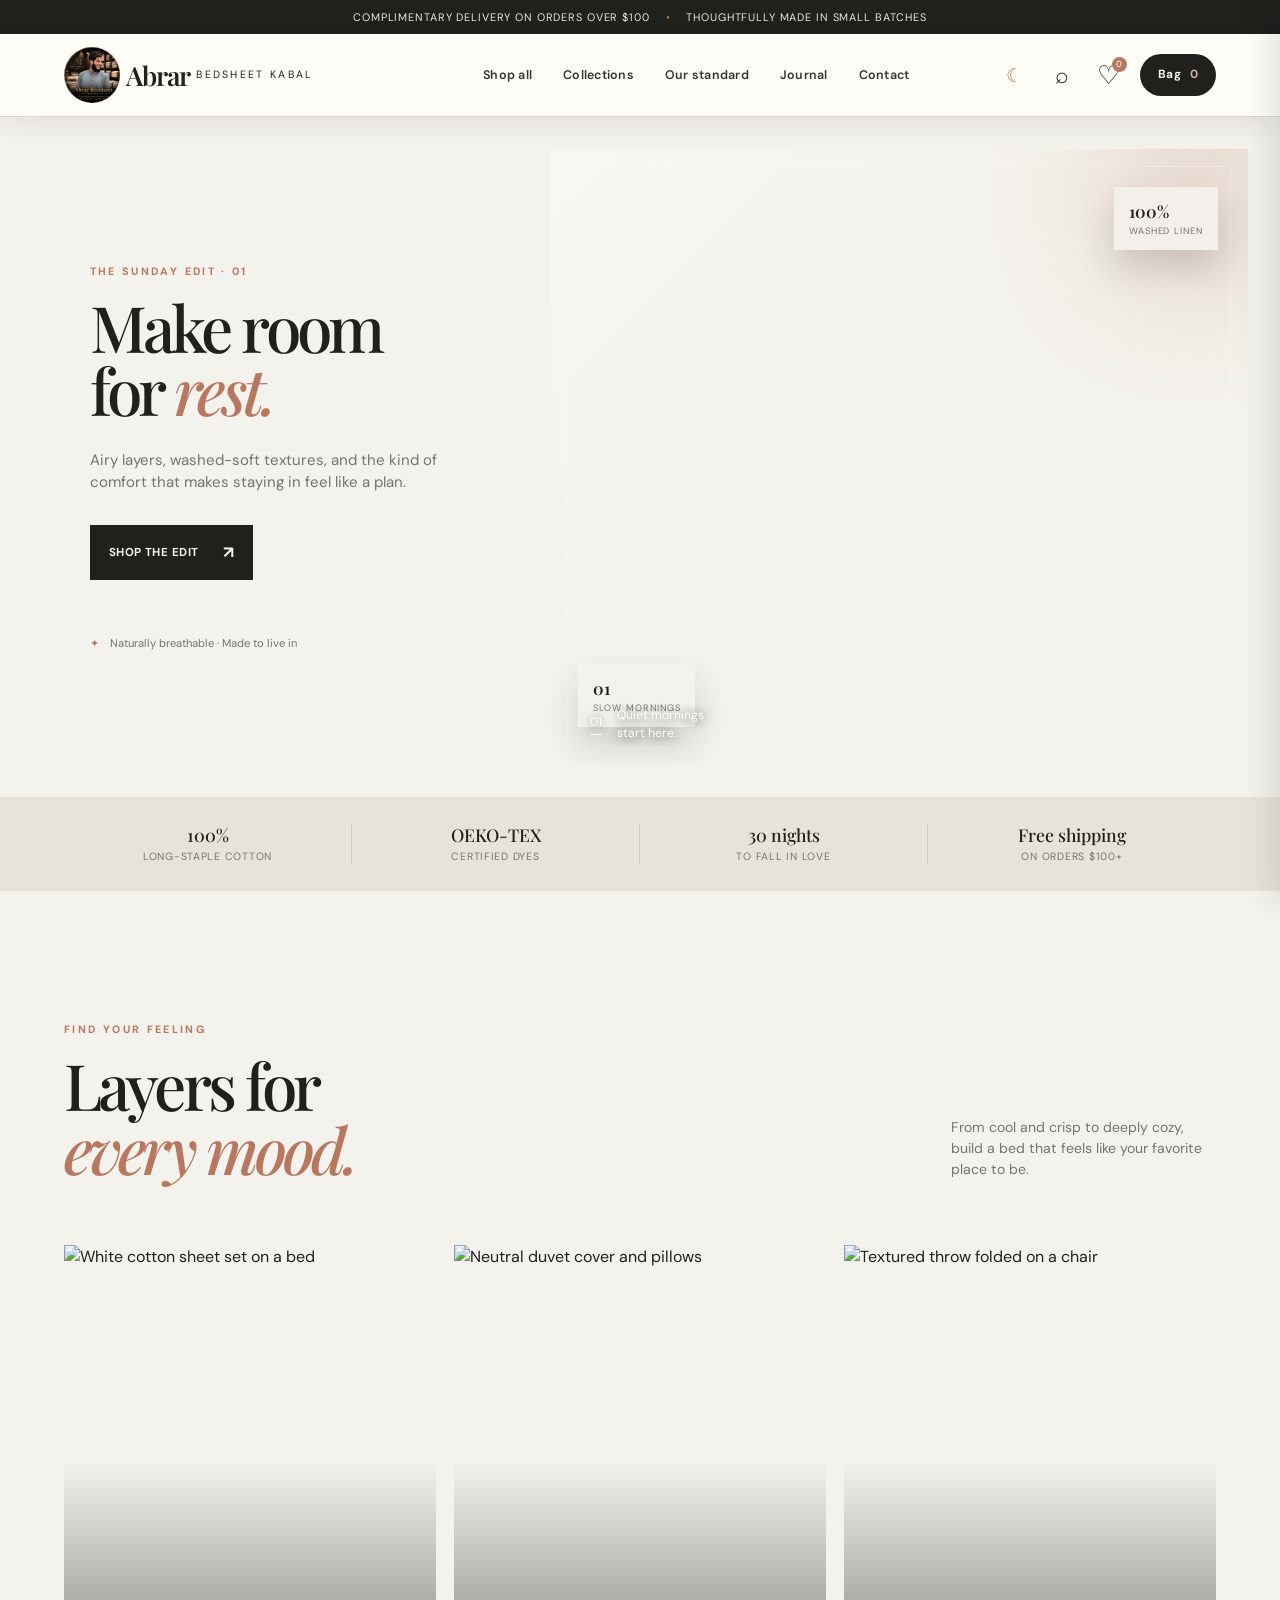
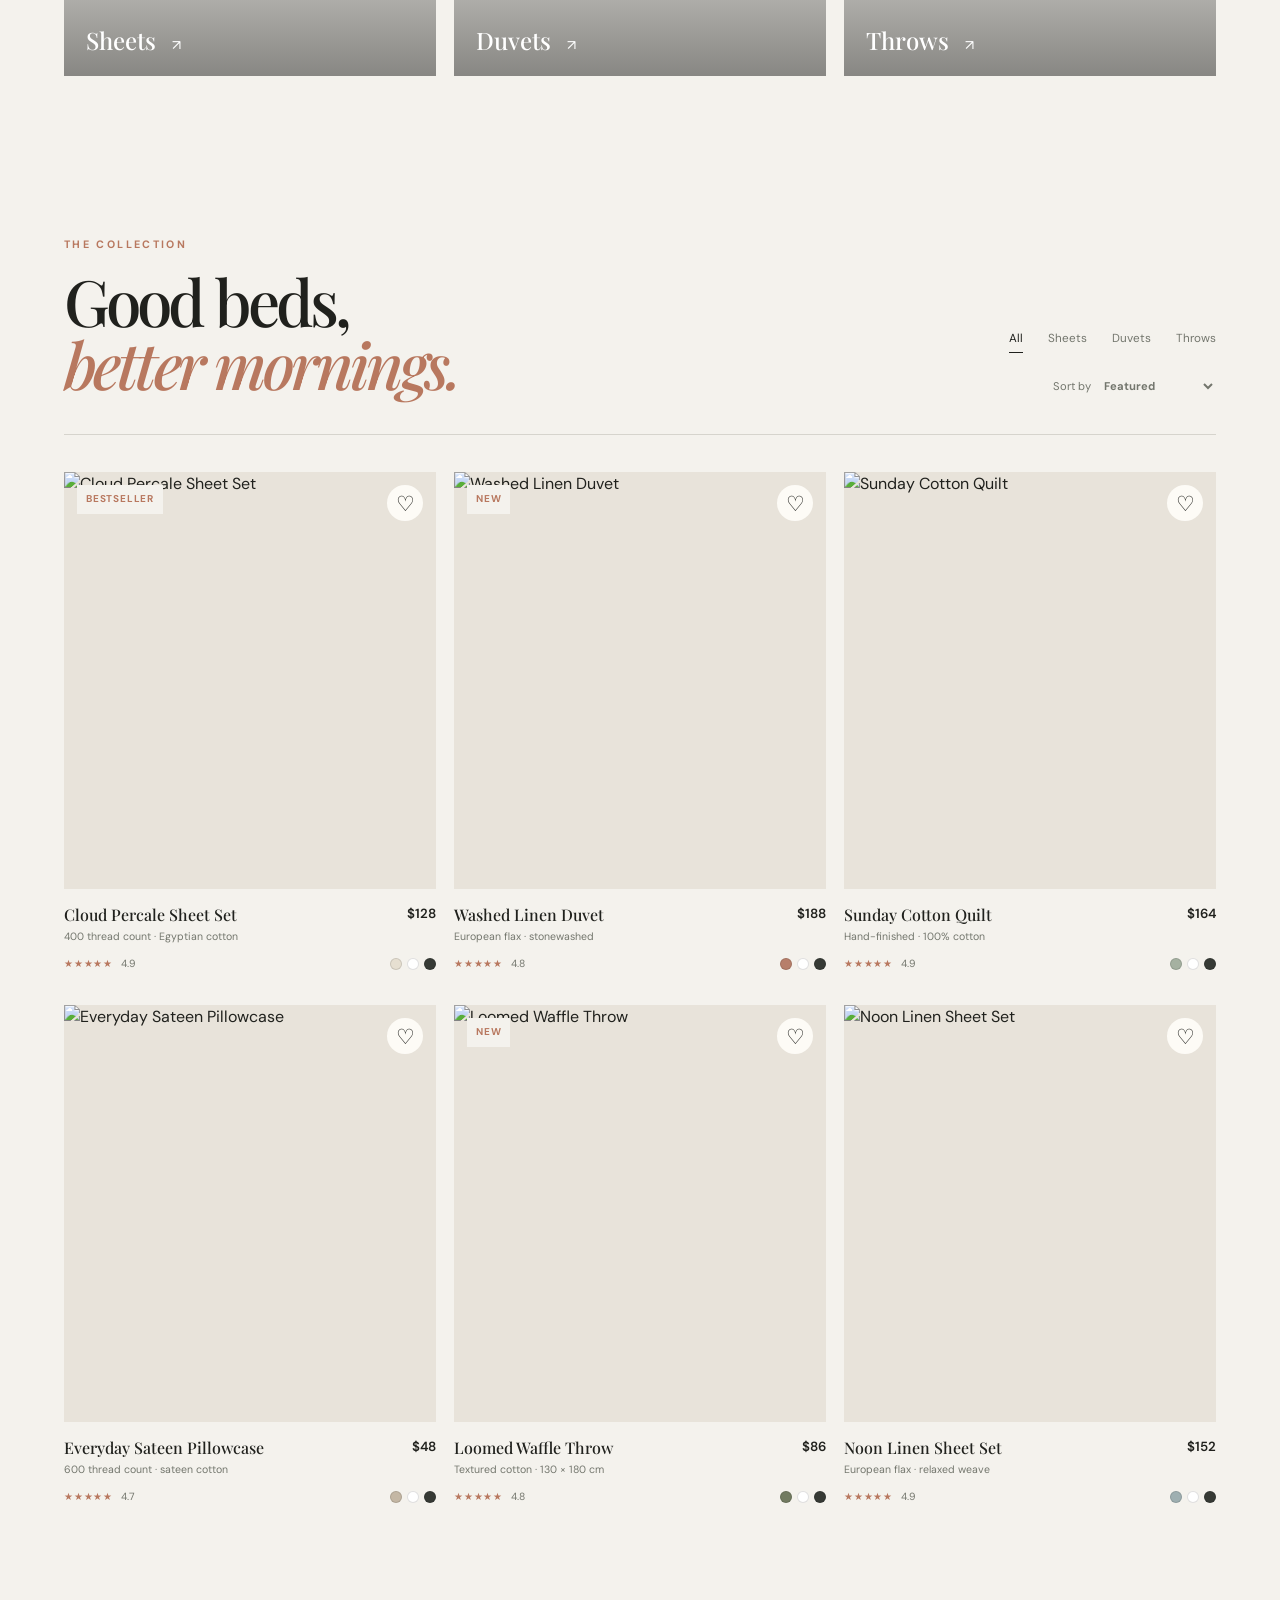
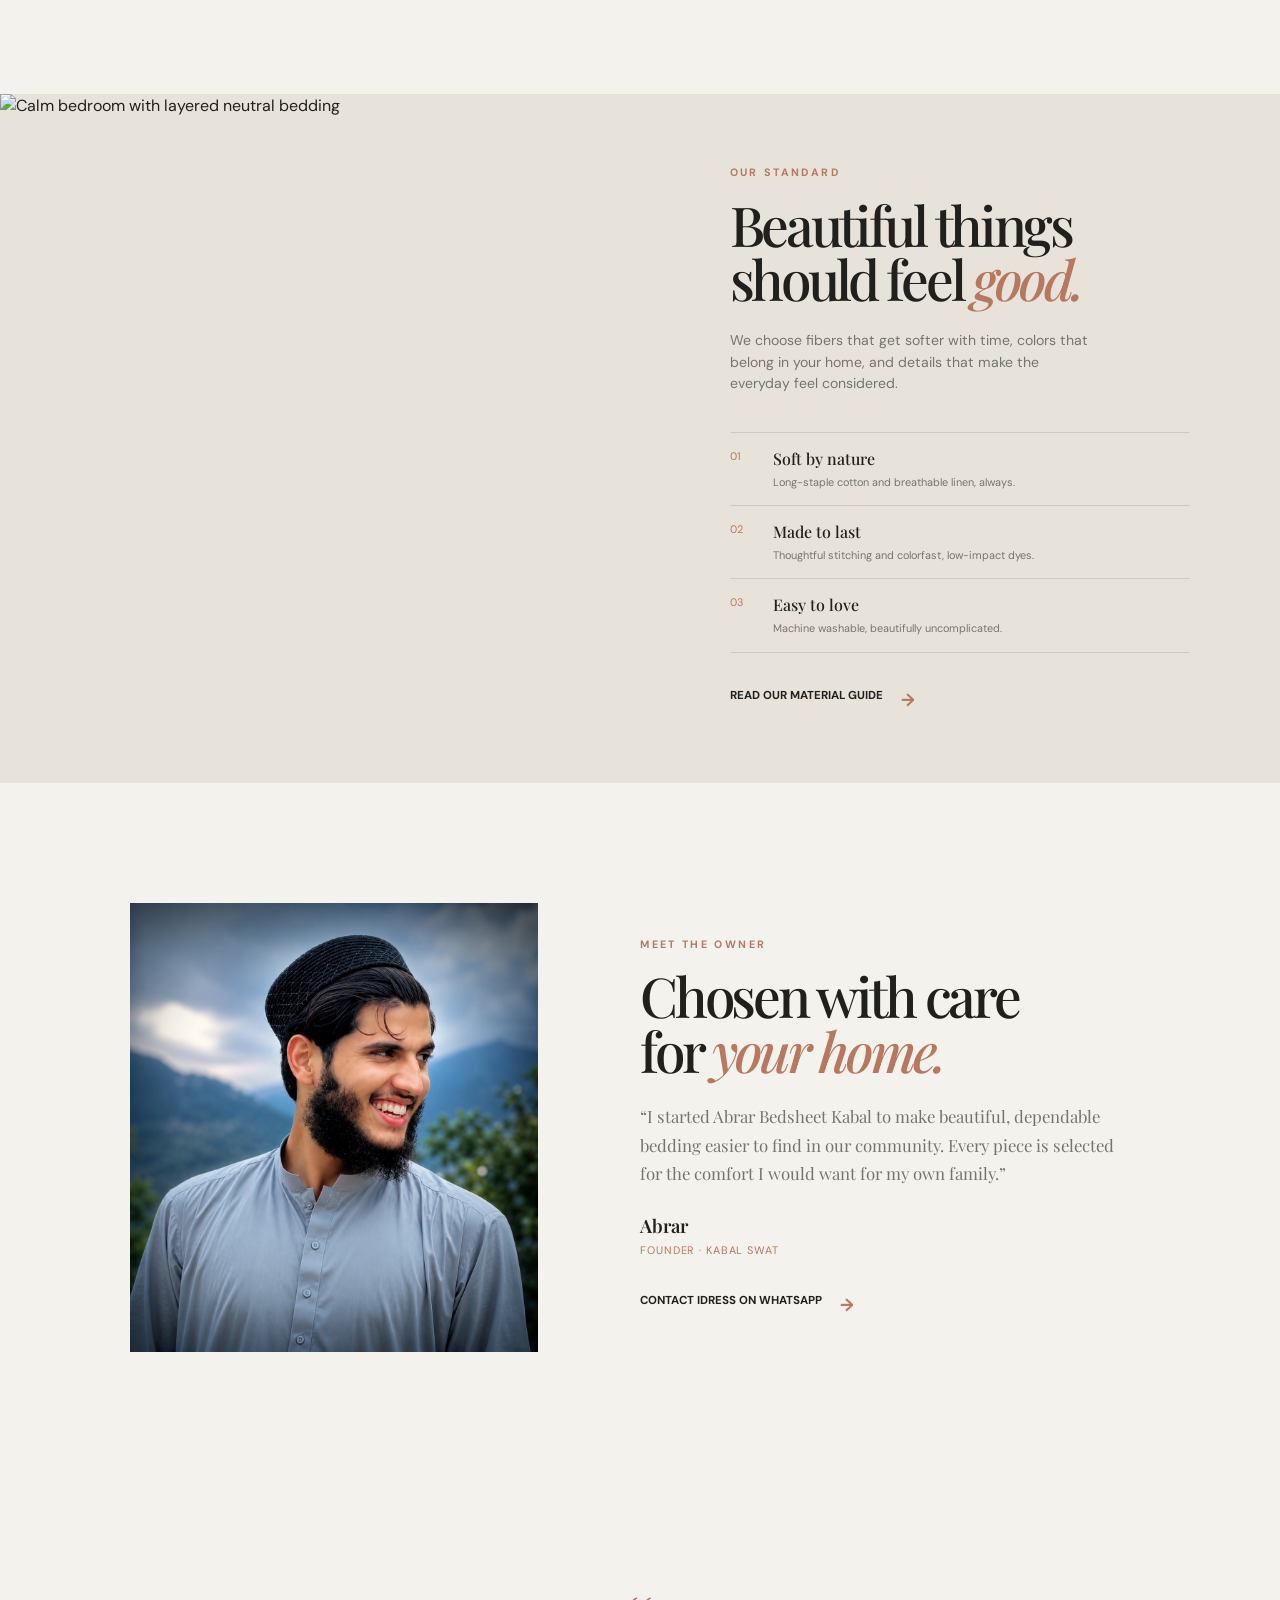
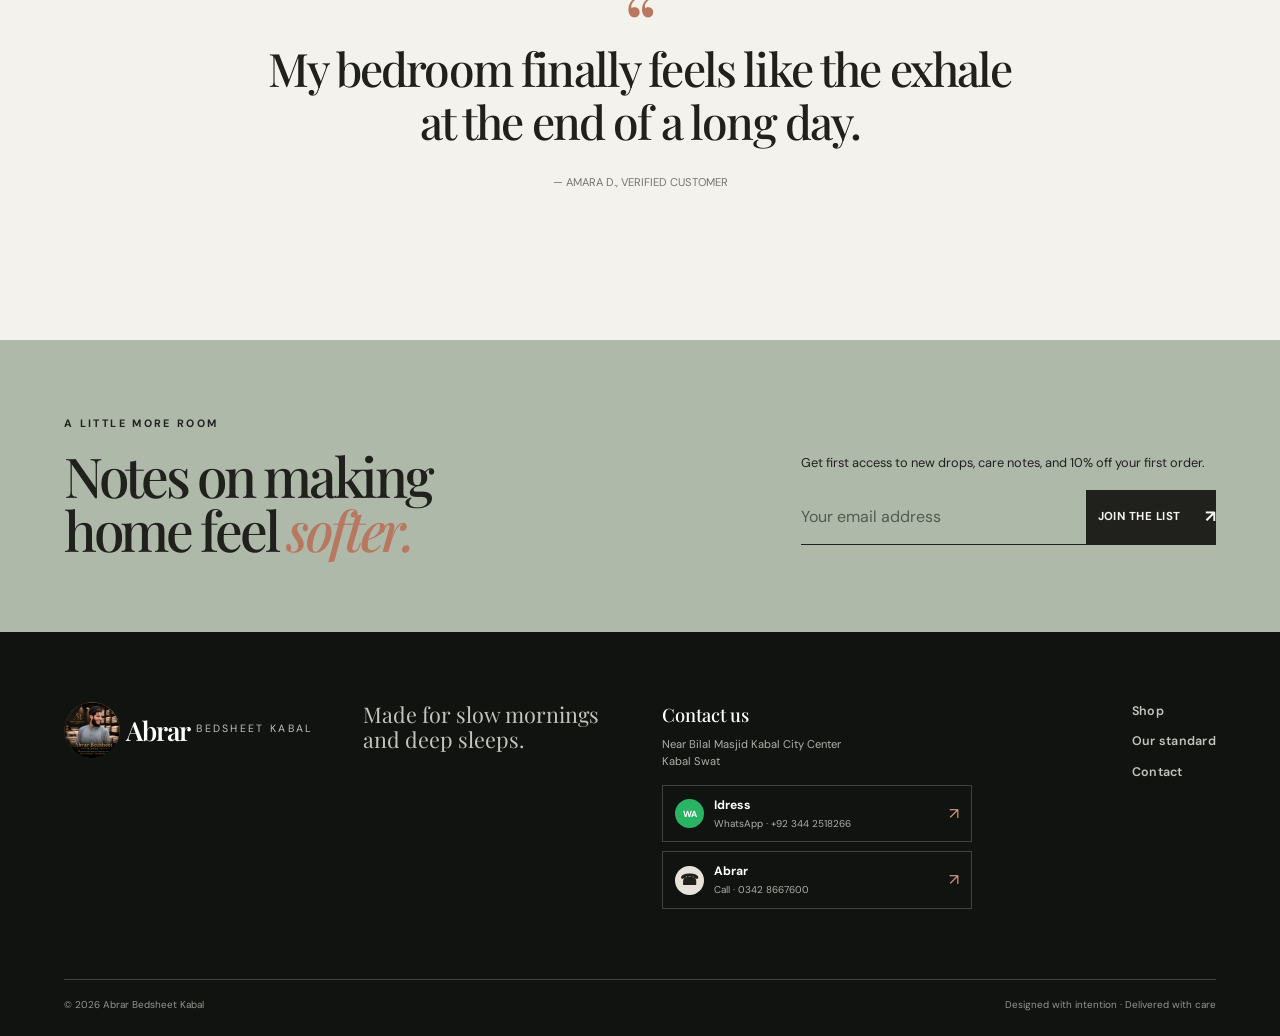
==== commit c94b0c40: "Fix newsletter signup interaction" ====
--- a/index.html
+++ b/index.html
@@ -30,7 +30,7 @@
     <section class="standard-section" id="story"><div class="standard-image"><img src="https://images.unsplash.com/photo-1618221195710-dd6b41faaea6?auto=format&fit=crop&w=1100&q=85" alt="Calm bedroom with layered neutral bedding"></div><div class="standard-copy"><p class="eyebrow">Our standard</p><h2>Beautiful things<br>should feel <em>good.</em></h2><p>We choose fibers that get softer with time, colors that belong in your home, and details that make the everyday feel considered.</p><div class="standard-list"><div><span>01</span><strong>Soft by nature</strong><small>Long-staple cotton and breathable linen, always.</small></div><div><span>02</span><strong>Made to last</strong><small>Thoughtful stitching and colorfast, low-impact dyes.</small></div><div><span>03</span><strong>Easy to love</strong><small>Machine washable, beautifully uncomplicated.</small></div></div><a class="text-link" href="#journal">Read our material guide <span>→</span></a></div></section>
     <section class="owner-section"><div class="owner-image"><img src="friend.png" alt="Abrar, owner of Abrar Bedsheet Kabal"></div><div class="owner-copy"><p class="eyebrow">Meet the owner</p><h2>Chosen with care<br>for <em>your home.</em></h2><p>“I started Abrar Bedsheet Kabal to make beautiful, dependable bedding easier to find in our community. Every piece is selected for the comfort I would want for my own family.”</p><strong>Abrar</strong><span>Founder · Kabal Swat</span><a class="text-link" href="https://wa.me/923442518266" target="_blank" rel="noopener" aria-label="Contact Idress on WhatsApp">Contact Idress on WhatsApp <span>→</span></a></div></section>
     <section class="quote-section" id="journal"><div class="quote-mark">“</div><blockquote>My bedroom finally feels like the exhale<br>at the end of a long day.</blockquote><p>— Amara D., verified customer</p></section>
-    <section class="newsletter-section"><div><p class="eyebrow">A little more room</p><h2>Notes on making<br>home feel <em>softer.</em></h2></div><form class="newsletter-form" id="newsletterForm"><label for="emailInput">Get first access to new drops, care notes, and 10% off your first order.</label><div><input type="email" id="emailInput" placeholder="Your email address" required><button class="button button--dark" type="submit">Sign me up <span>↗</span></button></div><p id="newsletterMessage" role="status"></p></form></section>
+    <section class="newsletter-section"><div><p class="eyebrow">A little more room</p><h2>Notes on making<br>home feel <em>softer.</em></h2></div><form class="newsletter-form" id="newsletterForm" novalidate><label for="emailInput">Get first access to new drops, care notes, and 10% off your first order.</label><div><input type="email" id="emailInput" placeholder="Your email address" autocomplete="email" required><button class="button button--dark" type="submit">Join the list <span>↗</span></button></div><p id="newsletterMessage" role="status" aria-live="polite"></p></form></section>
   </main>
   <footer class="footer" id="contact"><div class="footer__top"><a class="wordmark wordmark--light" href="#home"><img class="brand-logo" src="logo.png" alt="Abrar Bedsheet Kabal logo"><span class="wordmark__main">Abrar</span><span class="wordmark__sub">Bedsheet Kabal</span></a><p>Made for slow mornings<br>and deep sleeps.</p><div class="footer__contact"><strong>Contact us</strong><span>Near Bilal Masjid Kabal City Center<br>Kabal Swat</span><a class="contact-card contact-card--whatsapp" href="https://wa.me/923442518266" target="_blank" rel="noopener"><i aria-hidden="true">WA</i><span><b>Idress</b><small>WhatsApp · +92 344 2518266</small></span><em>↗</em></a><a class="contact-card contact-card--call" href="tel:+923428667600"><i aria-hidden="true">☎</i><span><b>Abrar</b><small>Call · 0342 8667600</small></span><em>↗</em></a></div><div class="footer__links"><a href="#shop">Shop</a><a href="#story">Our standard</a><a href="#contact">Contact</a></div></div><div class="footer__bottom"><span>© 2026 Abrar Bedsheet Kabal</span><span>Designed with intention · Delivered with care</span></div></footer>
   <aside class="cart-drawer" id="cartDrawer" aria-hidden="true"><div class="drawer-head"><div><p class="eyebrow">Your selection</p><h2>Shopping bag</h2></div><button class="icon-button" id="closeCart" aria-label="Close shopping bag">×</button></div><div class="cart-items" id="cartItems"></div><div class="cart-empty" id="cartEmpty"><span>✦</span><p>Your bag is waiting for<br>something beautiful.</p><a href="#shop" id="continueShopping">Explore the collection →</a></div><div class="cart-footer" id="cartFooter"><div><span>Subtotal</span><strong id="cartSubtotal">$0</strong></div><button class="button button--dark button--full" id="checkoutButton">Continue to checkout <span>↗</span></button><small>Shipping and taxes calculated at checkout.</small></div></aside><div class="drawer-overlay" id="drawerOverlay"></div>
@@ -43,7 +43,7 @@
     function openCart() { document.getElementById('cartDrawer').classList.add('is-open'); document.getElementById('drawerOverlay').classList.add('is-visible'); document.getElementById('cartDrawer').setAttribute('aria-hidden', 'false'); document.body.classList.add('drawer-open'); } function closeCart() { document.getElementById('cartDrawer').classList.remove('is-open'); document.getElementById('drawerOverlay').classList.remove('is-visible'); document.getElementById('cartDrawer').setAttribute('aria-hidden', 'true'); document.body.classList.remove('drawer-open'); } function addToCart(id) { const product = products.find(item => item.id === id); const existing = cart.find(item => item.id === id); existing ? existing.quantity++ : cart.push({ ...product, quantity: 1 }); renderCart(); openCart(); }
     document.addEventListener('click', event => { const add = event.target.closest('[data-add]'); if (add) addToCart(Number(add.dataset.add)); const wish = event.target.closest('[data-wishlist]'); if (wish) { const id = Number(wish.dataset.wishlist); wishlist.has(id) ? wishlist.delete(id) : wishlist.add(id); document.getElementById('wishlistCount').textContent = wishlist.size; renderProducts(); } const quantity = event.target.closest('[data-quantity]'); if (quantity) { const item = cart.find(entry => entry.id === Number(quantity.dataset.quantity)); item.quantity += Number(quantity.dataset.change); if (item.quantity < 1) cart = cart.filter(entry => entry.id !== item.id); renderCart(); } const remove = event.target.closest('[data-remove]'); if (remove) { cart = cart.filter(item => item.id !== Number(remove.dataset.remove)); renderCart(); } const category = event.target.closest('[data-category]'); if (category) { activeFilter = category.dataset.category; document.querySelectorAll('.filter-tab').forEach(tab => tab.classList.toggle('is-active', tab.dataset.filter === activeFilter)); renderProducts(); } });
     document.querySelectorAll('.filter-tab').forEach(tab => tab.addEventListener('click', () => { showWishlistOnly = false; activeFilter = tab.dataset.filter; document.querySelectorAll('.filter-tab').forEach(item => item.classList.toggle('is-active', item === tab)); renderProducts(); })); document.getElementById('sortSelect').addEventListener('change', renderProducts); document.getElementById('searchInput').addEventListener('input', event => { showWishlistOnly = false; searchTerm = event.target.value; renderProducts(); }); document.getElementById('wishlistButton').addEventListener('click', () => { showWishlistOnly = !showWishlistOnly; activeFilter = 'All'; searchTerm = ''; document.getElementById('searchInput').value = ''; document.querySelectorAll('.filter-tab').forEach(item => item.classList.toggle('is-active', item.dataset.filter === 'All')); renderProducts(); document.getElementById('shop').scrollIntoView({ behavior: 'smooth' }); });
-    document.getElementById('cartButton').addEventListener('click', openCart); document.getElementById('closeCart').addEventListener('click', closeCart); document.getElementById('drawerOverlay').addEventListener('click', closeCart); document.getElementById('continueShopping').addEventListener('click', closeCart); document.addEventListener('keydown', event => { if (event.key === 'Escape') { closeCart(); document.getElementById('searchPanel').classList.remove('is-open'); } }); document.getElementById('searchButton').addEventListener('click', () => { document.getElementById('searchPanel').classList.toggle('is-open'); document.getElementById('searchInput').focus(); }); document.getElementById('closeSearch').addEventListener('click', () => document.getElementById('searchPanel').classList.remove('is-open')); document.getElementById('menuButton').addEventListener('click', () => { const nav = document.getElementById('primaryNav'); const open = nav.classList.toggle('is-open'); document.getElementById('menuButton').setAttribute('aria-expanded', open); }); document.getElementById('themeButton').addEventListener('click', () => { const dark = document.documentElement.dataset.theme !== 'dark'; document.documentElement.dataset.theme = dark ? 'dark' : 'light'; document.getElementById('themeButton').textContent = dark ? '☀' : '☾'; document.getElementById('themeButton').setAttribute('aria-label', dark ? 'Switch to light theme' : 'Switch to dark theme'); localStorage.setItem('abrar-theme', dark ? 'dark' : 'light'); }); const savedTheme = localStorage.getItem('abrar-theme'); if (savedTheme === 'dark') { document.documentElement.dataset.theme = 'dark'; document.getElementById('themeButton').textContent = '☀'; document.getElementById('themeButton').setAttribute('aria-label', 'Switch to light theme'); } document.getElementById('newsletterForm').addEventListener('submit', event => { event.preventDefault(); document.getElementById('newsletterMessage').textContent = 'You’re on the list. Welcome to softer mornings.'; event.target.reset(); }); document.getElementById('checkoutButton').addEventListener('click', () => alert('This demo checkout is ready for your real payment flow.')); renderProducts(); renderCart();
+    document.getElementById('cartButton').addEventListener('click', openCart); document.getElementById('closeCart').addEventListener('click', closeCart); document.getElementById('drawerOverlay').addEventListener('click', closeCart); document.getElementById('continueShopping').addEventListener('click', closeCart); document.addEventListener('keydown', event => { if (event.key === 'Escape') { closeCart(); document.getElementById('searchPanel').classList.remove('is-open'); } }); document.getElementById('searchButton').addEventListener('click', () => { document.getElementById('searchPanel').classList.toggle('is-open'); document.getElementById('searchInput').focus(); }); document.getElementById('closeSearch').addEventListener('click', () => document.getElementById('searchPanel').classList.remove('is-open')); document.getElementById('menuButton').addEventListener('click', () => { const nav = document.getElementById('primaryNav'); const open = nav.classList.toggle('is-open'); document.getElementById('menuButton').setAttribute('aria-expanded', open); }); document.getElementById('themeButton').addEventListener('click', () => { const dark = document.documentElement.dataset.theme !== 'dark'; document.documentElement.dataset.theme = dark ? 'dark' : 'light'; document.getElementById('themeButton').textContent = dark ? '☀' : '☾'; document.getElementById('themeButton').setAttribute('aria-label', dark ? 'Switch to light theme' : 'Switch to dark theme'); localStorage.setItem('abrar-theme', dark ? 'dark' : 'light'); }); const savedTheme = localStorage.getItem('abrar-theme'); if (savedTheme === 'dark') { document.documentElement.dataset.theme = 'dark'; document.getElementById('themeButton').textContent = '☀'; document.getElementById('themeButton').setAttribute('aria-label', 'Switch to light theme'); } document.getElementById('newsletterForm').addEventListener('submit', event => { event.preventDefault(); const emailInput = document.getElementById('emailInput'); const message = document.getElementById('newsletterMessage'); if (!emailInput.value.trim() || !emailInput.validity.valid) { message.textContent = 'Please enter a valid email address.'; emailInput.focus(); return; } message.textContent = 'You’re on the list. Welcome to softer mornings.'; event.target.reset(); }); document.getElementById('checkoutButton').addEventListener('click', () => alert('This demo checkout is ready for your real payment flow.')); renderProducts(); renderCart();
   </script>
 </body>
 </html>
--- a/styles.css
+++ b/styles.css
@@ -79,9 +79,9 @@
 .section { padding: 130px 0; }
 .section-heading, .shop-toolbar, .newsletter-section { align-items: end; display: flex; justify-content: space-between; }
 .section-intro { color: var(--muted); font-size: .88rem; max-width: 265px; }
-.collection-grid { display: grid; gap: 18px; grid-template-columns: 1.35fr 1fr 1fr; margin-top: 65px; }
+.collection-grid { display: grid; gap: 18px; grid-template-columns: repeat(3, 1fr); margin-top: 65px; }
 .collection-card { aspect-ratio: 1 / 1.16; overflow: hidden; position: relative; }
-.collection-card--large { aspect-ratio: 1.15 / 1.16; }
+.collection-card--large { aspect-ratio: 1 / 1.16; }
 .collection-card img { height: 100%; object-fit: cover; transition: transform .5s; width: 100%; }
 .collection-card:hover img { transform: scale(1.04); }
 .collection-card::after { background: linear-gradient(0deg, rgba(17,18,16,.48), transparent 50%); content: ''; inset: 0; position: absolute; }
@@ -127,4 +127,4 @@
 @keyframes floatBadge { 0%, 100% { margin-top: 0; transform: translateZ(90px) rotate(-1deg); } 50% { margin-top: -16px; transform: translateZ(125px) rotate(2.5deg); } }
 @media (prefers-reduced-motion: reduce) { *, *::before, *::after { animation-duration: .01ms !important; animation-iteration-count: 1 !important; scroll-behavior: auto !important; transition-duration: .01ms !important; } }
 @media (max-width: 800px) { .nav-wrap { height: 70px; }.brand-logo { height: 44px; width: 44px; }.mobile-menu-button { display: inline-flex; font-size: 1.15rem; order: -1; }.primary-nav { background: #fffdf8; border-bottom: 1px solid #d9d5cc; box-shadow: 0 12px 24px rgba(32,33,29,.1); display: none; flex-direction: column; gap: 0; left: 0; margin: 0; padding: 15px 5%; position: absolute; top: 70px; width: 100%; }.primary-nav.is-open { display: flex; }.primary-nav a { padding: 12px 0; }.nav-actions { gap: 5px; }.hero { grid-template-columns: 1fr; }.hero__copy { min-height: 470px; padding: 70px 7%; }.hero__visual { min-height: 480px; padding: 0 5% 30px; }.trust-strip { grid-template-columns: repeat(2, 1fr); row-gap: 20px; }.trust-strip div:nth-child(2) { border: 0; }.section { padding: 90px 0; }.section-heading, .shop-toolbar { align-items: start; flex-direction: column; gap: 35px; }.shop-controls { align-items: start; width: 100%; }.filter-tabs { gap: 16px; overflow-x: auto; width: 100%; }.sort-control { align-self: end; }.product-grid { grid-template-columns: repeat(2, 1fr); }.standard-section { grid-template-columns: 1fr; }.standard-image { min-height: 450px; }.owner-section { grid-template-columns: 1fr; margin: 85px auto; max-width: 560px; }.owner-image { max-height: 520px; }.newsletter-section { align-items: start; flex-direction: column; gap: 35px; }.newsletter-form { max-width: 100%; }.footer__top { gap: 35px; grid-template-columns: 1fr 1fr; }.footer__top > p { grid-column: 1 / -1; grid-row: 2; }.footer__contact { grid-column: 1 / -1; grid-row: 3; }.footer__links { justify-self: start; }.footer__bottom { gap: 8px; flex-direction: column; margin-top: 50px; } }
-@media (max-width: 500px) { .announcement { font-size: .57rem; }.wordmark__main { font-size: 1.4rem; }.wordmark__sub { font-size: .55rem; }.nav-actions .icon-button:first-child { display: none; }.cart-button { padding: 10px 13px; }.hero__copy { min-height: 430px; }.hero__visual { min-height: 390px; }.hero__caption { bottom: 50px; left: 25px; }.collection-grid { grid-template-columns: 1fr 1fr; }.collection-card--large { aspect-ratio: 1 / 1.16; grid-column: 1 / -1; }.collection-card span { font-size: 1.2rem; }.product-grid { gap: 30px 12px; }.product-info { display: block; }.product-info > strong { display: block; margin-top: 5px; }.product-info h3 { font-size: .88rem; }.product-info p { font-size: .59rem; }.product-meta { align-items: start; flex-direction: column; gap: 8px; }.cart-drawer { padding: 25px 20px; }.search-inner label { font-size: .9rem; }.search-inner { gap: 8px; } }+@media (max-width: 500px) { .announcement { font-size: .57rem; }.wordmark__main { font-size: 1.4rem; }.wordmark__sub { font-size: .55rem; }.nav-actions .icon-button:first-child { display: none; }.cart-button { padding: 10px 13px; }.hero__copy { min-height: 430px; }.hero__visual { min-height: 390px; }.hero__caption { bottom: 50px; left: 25px; }.collection-grid { grid-template-columns: 1fr 1fr; }.collection-card--large { aspect-ratio: 1 / 1.16; grid-column: auto; }.collection-card span { font-size: 1.2rem; }.product-grid { gap: 30px 12px; }.product-info { display: block; }.product-info > strong { display: block; margin-top: 5px; }.product-info h3 { font-size: .88rem; }.product-info p { font-size: .59rem; }.product-meta { align-items: start; flex-direction: column; gap: 8px; }.cart-drawer { padding: 25px 20px; }.search-inner label { font-size: .9rem; }.search-inner { gap: 8px; } }
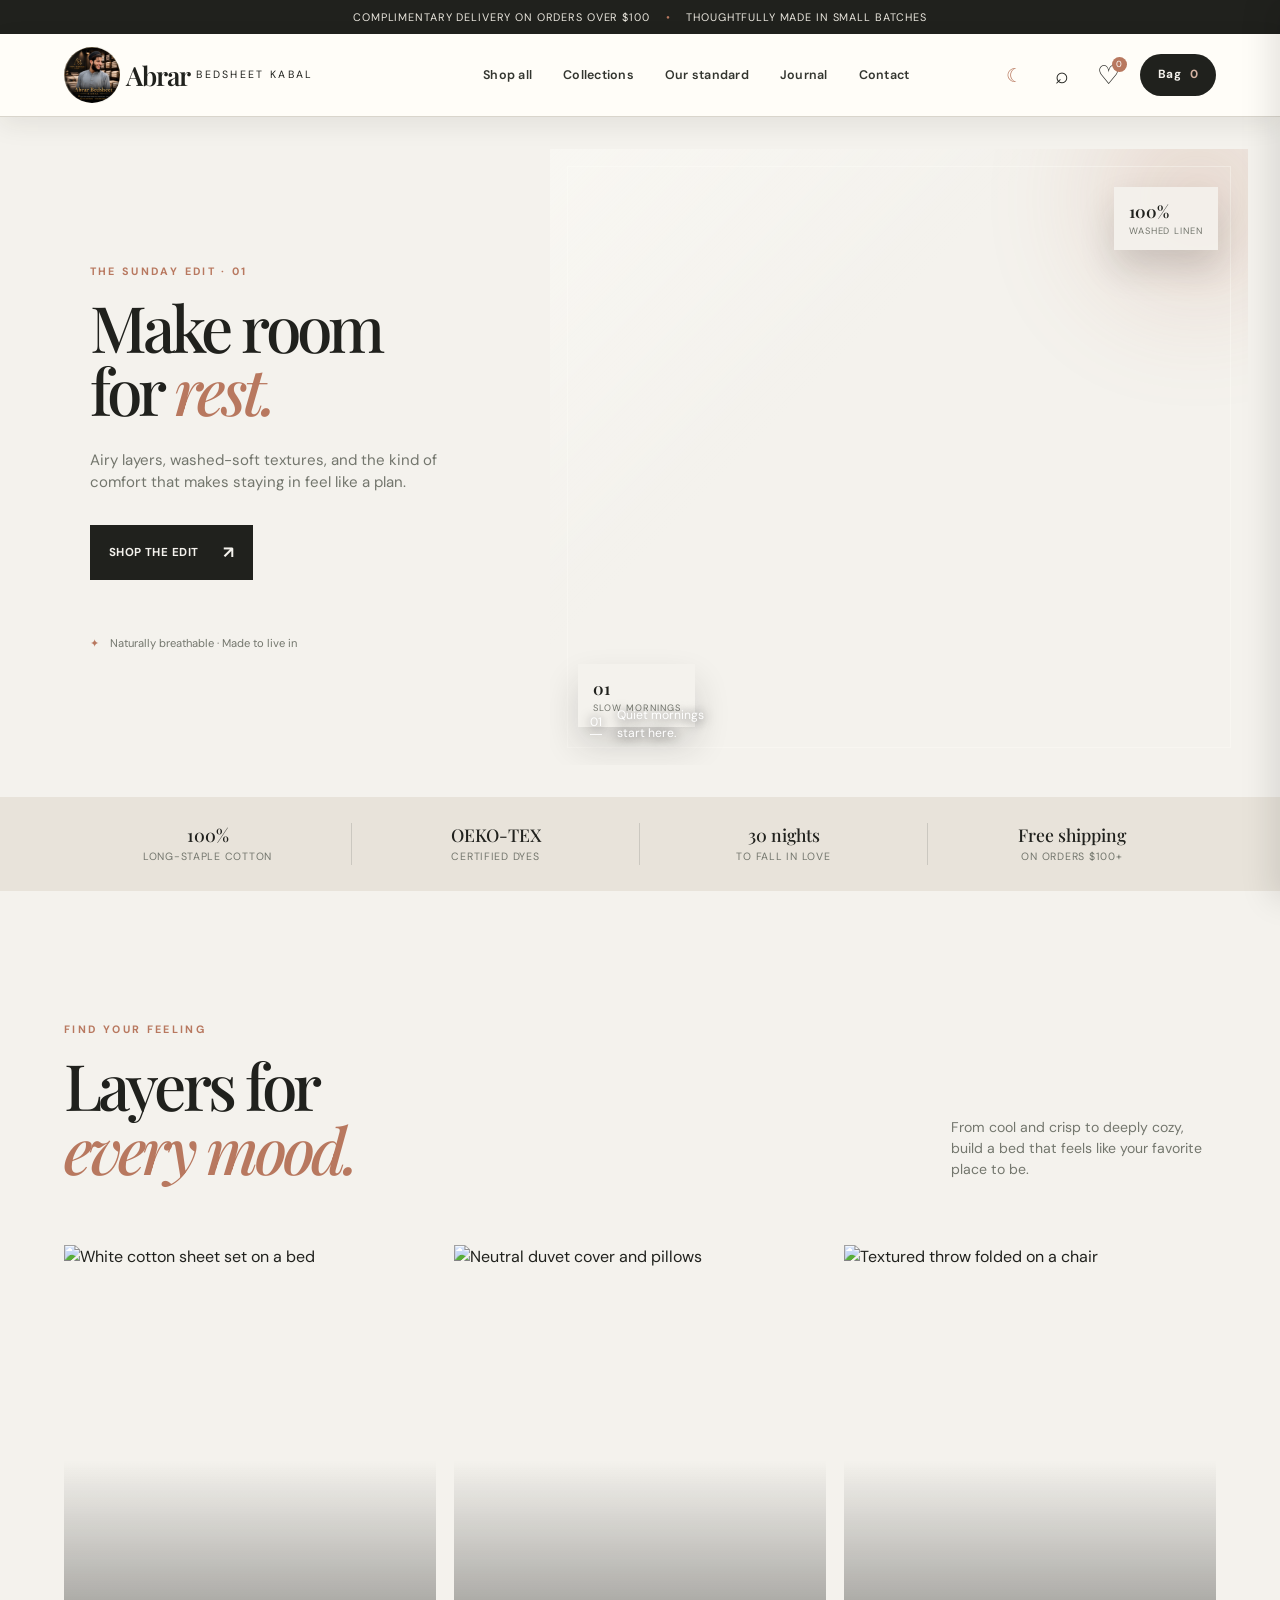
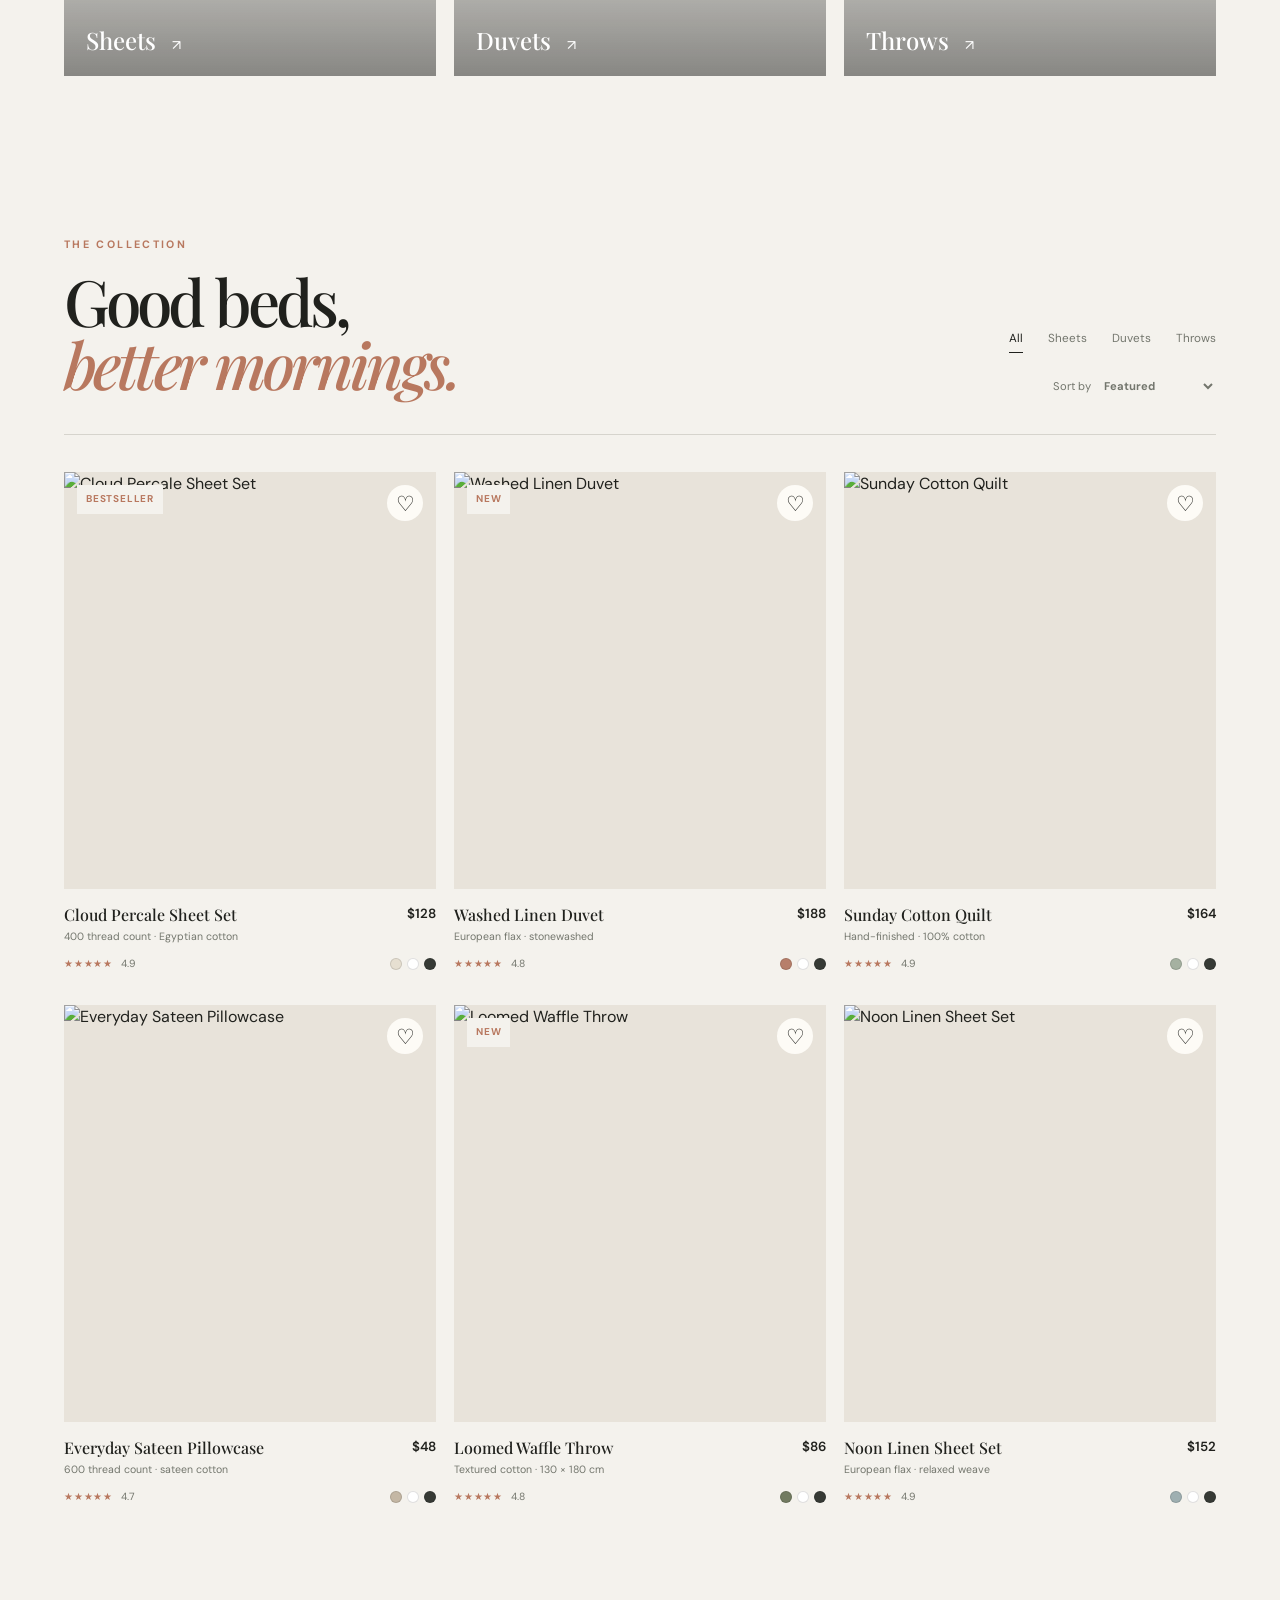
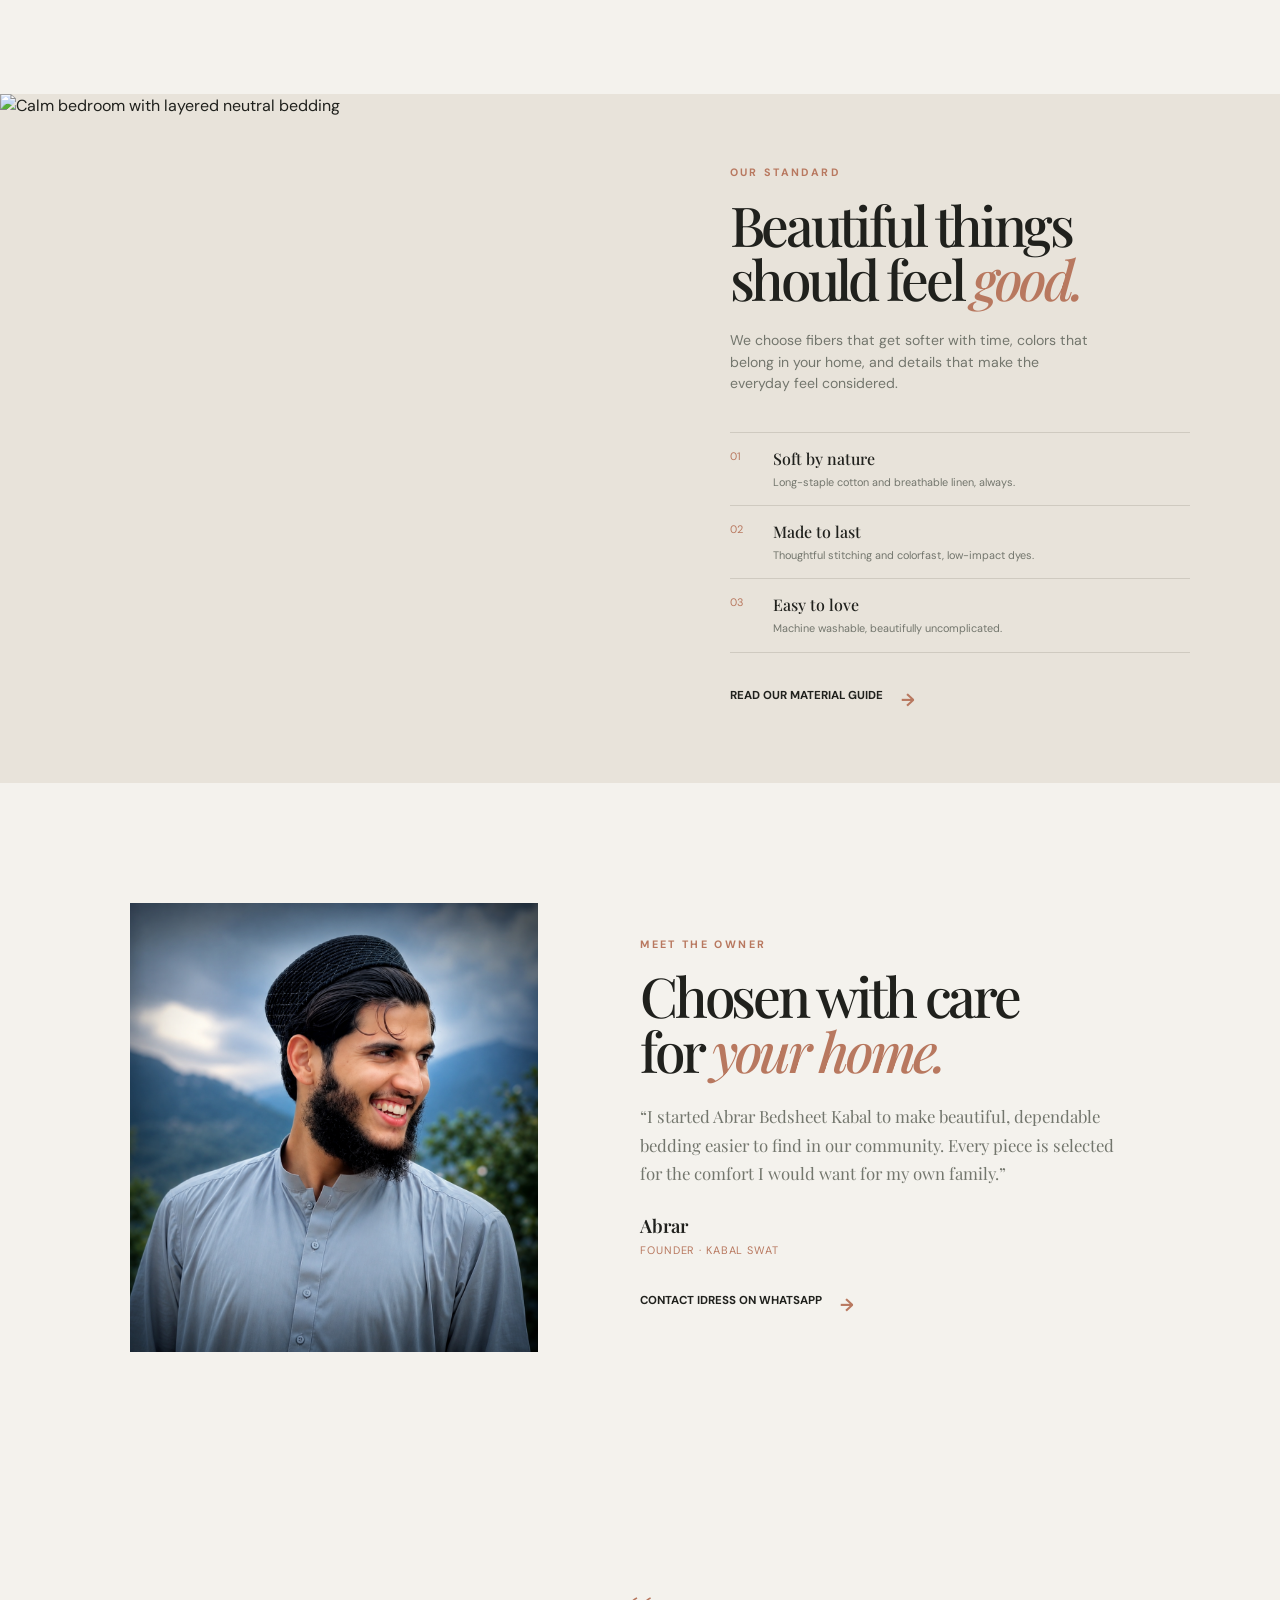
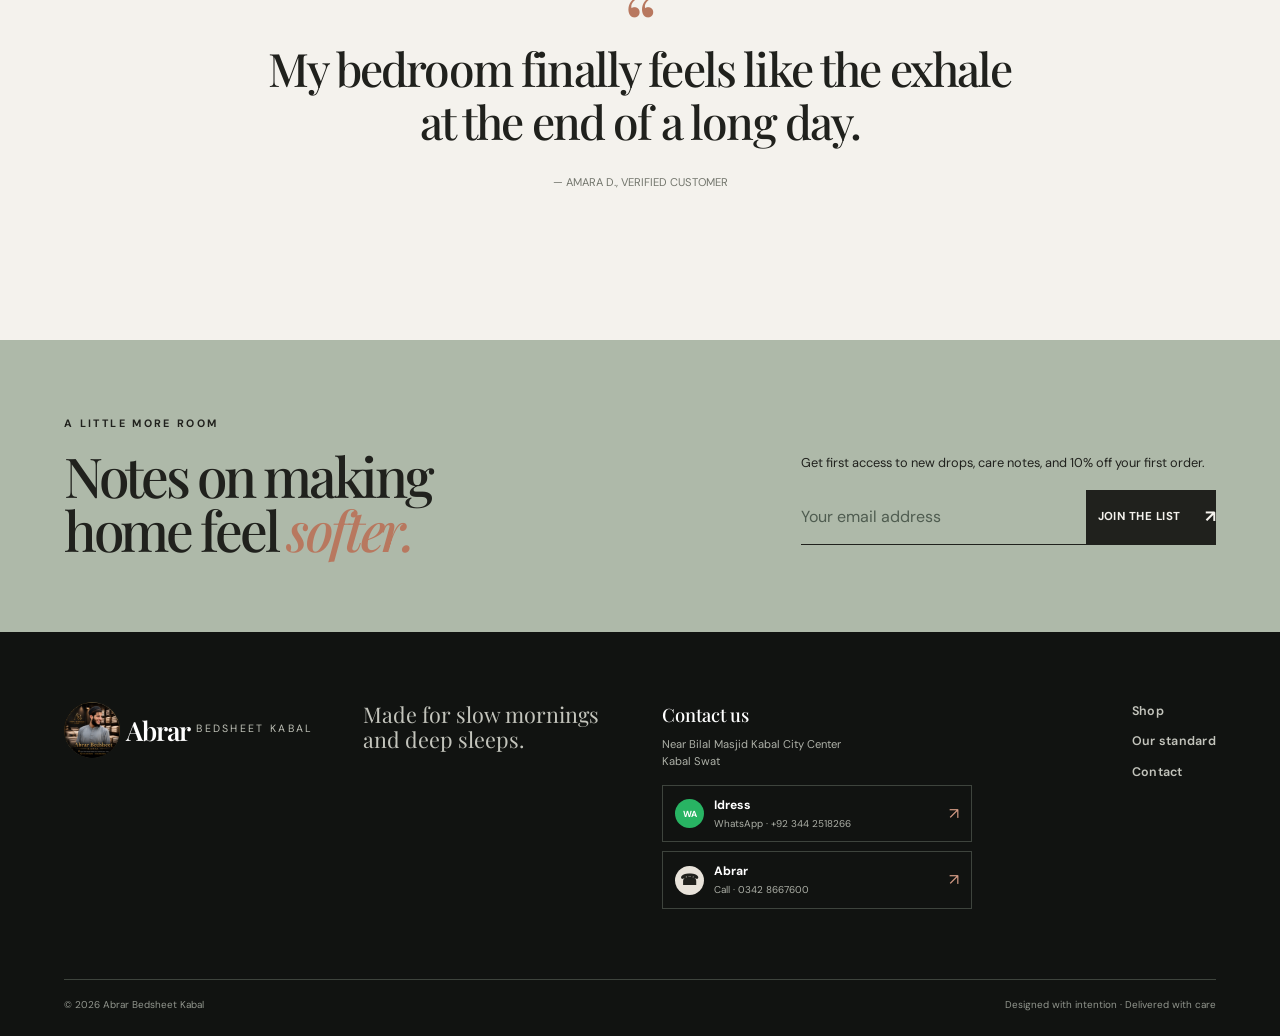
==== commit cdf8d796: "Initial launch of Abrar Bedsheet site" ====
--- a/index.html
+++ b/index.html
@@ -11,6 +11,12 @@
   <link href="https://fonts.googleapis.com/css2?family=DM+Sans:wght@400;500;600;700&family=Playfair+Display:wght@500;600;700&display=swap" rel="stylesheet">
 </head>
 <body>
+  <video class="site-bg-video site-bg-video--primary" autoplay muted loop playsinline aria-label="Primary background video of layered bedding">
+    <source src="bed.mp4" type="video/mp4">
+  </video>
+  <video class="site-bg-video site-bg-video--secondary" autoplay muted loop playsinline aria-label="Secondary background video of layered bedding">
+    <source src="bed2.mp4" type="video/mp4">
+  </video>
   <div class="announcement">Complimentary delivery on orders over $100 <span>•</span> Thoughtfully made in small batches</div>
   <header class="site-header" id="siteHeader">
     <div class="container nav-wrap">
@@ -23,7 +29,7 @@
   </header>
 
   <main id="home">
-    <section class="hero"><div class="hero__copy"><p class="eyebrow">The Sunday Edit · 01</p><h1>Make room<br>for <em>rest.</em></h1><p class="hero__text">Airy layers, washed-soft textures, and the kind of comfort that makes staying in feel like a plan.</p><a class="button button--dark" href="#shop">Shop the edit <span>↗</span></a><div class="hero__note"><span>✦</span> Naturally breathable · Made to live in</div></div><div class="hero__visual"><div class="bed-scene" aria-label="A softly moving 3D-inspired view of layered bedding"><div class="bed-scene__glow"></div><div class="hero__image-wrap"><video autoplay muted loop playsinline poster="https://images.unsplash.com/photo-1616486338812-3dadae4b4ace?auto=format&fit=crop&w=1200&q=85" aria-label="Slow motion video of soft layered bedding"><source src="https://cdn.coverr.co/videos/coverr-making-the-bed-1573/1080p.mp4" type="video/mp4"><img src="https://images.unsplash.com/photo-1616486338812-3dadae4b4ace?auto=format&fit=crop&w=1200&q=85" alt="Cream linen bedding in a softly lit bedroom"></video></div><div class="bed-scene__float bed-scene__float--one">100%<small>washed linen</small></div><div class="bed-scene__float bed-scene__float--two">01 <small>slow mornings</small></div></div><div class="hero__caption"><span>01</span><span>Quiet mornings<br>start here.</span></div></div></section>
+    <section class="hero"><div class="hero__copy"><p class="eyebrow">The Sunday Edit · 01</p><h1>Make room<br>for <em>rest.</em></h1><p class="hero__text">Airy layers, washed-soft textures, and the kind of comfort that makes staying in feel like a plan.</p><a class="button button--dark" href="#shop">Shop the edit <span>↗</span></a><div class="hero__note"><span>✦</span> Naturally breathable · Made to live in</div></div><div class="hero__visual"><div class="bed-scene" aria-label="A softly moving 3D-inspired view of layered bedding"><div class="bed-scene__glow"></div><div class="hero__image-wrap"><video autoplay muted loop playsinline aria-label="Slow motion video of soft layered bedding"><source src="bed.mp4" type="video/mp4"><img src="https://images.unsplash.com/photo-1616486338812-3dadae4b4ace?auto=format&fit=crop&w=1200&q=85" alt="Cream linen bedding in a softly lit bedroom"></video></div><div class="bed-scene__float bed-scene__float--one">100%<small>washed linen</small></div><div class="bed-scene__float bed-scene__float--two">01 <small>slow mornings</small></div></div><div class="hero__caption"><span>01</span><span>Quiet mornings<br>start here.</span></div></div></section>
     <section class="trust-strip" aria-label="Abrar Bedsheet Kabal benefits"><div><strong>100%</strong><span>long-staple cotton</span></div><div><strong>OEKO-TEX</strong><span>certified dyes</span></div><div><strong>30 nights</strong><span>to fall in love</span></div><div><strong>Free shipping</strong><span>on orders $100+</span></div></section>
     <section class="section collections" id="collections"><div class="section-heading"><div><p class="eyebrow">Find your feeling</p><h2>Layers for<br><em>every mood.</em></h2></div><p class="section-intro">From cool and crisp to deeply cozy, build a bed that feels like your favorite place to be.</p></div><div class="collection-grid"><a class="collection-card collection-card--large" href="#shop" data-category="Sheets"><img src="https://images.unsplash.com/photo-1584100936595-c0654b55a2e2?auto=format&fit=crop&w=1000&q=85" alt="White cotton sheet set on a bed"><span>Sheets <b>↗</b></span></a><a class="collection-card" href="#shop" data-category="Duvets"><img src="https://images.unsplash.com/photo-1600494603989-9650cf6ddd3d?auto=format&fit=crop&w=800&q=85" alt="Neutral duvet cover and pillows"><span>Duvets <b>↗</b></span></a><a class="collection-card" href="#shop" data-category="Throws"><img src="https://images.unsplash.com/photo-1586023492125-27b2c045efd7?auto=format&fit=crop&w=800&q=85" alt="Textured throw folded on a chair"><span>Throws <b>↗</b></span></a></div></section>
     <section class="section shop-section" id="shop"><div class="shop-toolbar"><div><p class="eyebrow">The collection</p><h2>Good beds,<br><em>better mornings.</em></h2></div><div class="shop-controls"><div class="filter-tabs" role="tablist" aria-label="Filter products"><button class="filter-tab is-active" data-filter="All">All</button><button class="filter-tab" data-filter="Sheets">Sheets</button><button class="filter-tab" data-filter="Duvets">Duvets</button><button class="filter-tab" data-filter="Throws">Throws</button></div><label class="sort-control">Sort by <select id="sortSelect"><option value="featured">Featured</option><option value="low">Price: low to high</option><option value="high">Price: high to low</option></select></label></div></div><div class="product-grid" id="productGrid"></div><p class="empty-state" id="emptyState">Nothing matched that search. Try a softer search?</p></section>
@@ -33,7 +39,7 @@
     <section class="newsletter-section"><div><p class="eyebrow">A little more room</p><h2>Notes on making<br>home feel <em>softer.</em></h2></div><form class="newsletter-form" id="newsletterForm" novalidate><label for="emailInput">Get first access to new drops, care notes, and 10% off your first order.</label><div><input type="email" id="emailInput" placeholder="Your email address" autocomplete="email" required><button class="button button--dark" type="submit">Join the list <span>↗</span></button></div><p id="newsletterMessage" role="status" aria-live="polite"></p></form></section>
   </main>
   <footer class="footer" id="contact"><div class="footer__top"><a class="wordmark wordmark--light" href="#home"><img class="brand-logo" src="logo.png" alt="Abrar Bedsheet Kabal logo"><span class="wordmark__main">Abrar</span><span class="wordmark__sub">Bedsheet Kabal</span></a><p>Made for slow mornings<br>and deep sleeps.</p><div class="footer__contact"><strong>Contact us</strong><span>Near Bilal Masjid Kabal City Center<br>Kabal Swat</span><a class="contact-card contact-card--whatsapp" href="https://wa.me/923442518266" target="_blank" rel="noopener"><i aria-hidden="true">WA</i><span><b>Idress</b><small>WhatsApp · +92 344 2518266</small></span><em>↗</em></a><a class="contact-card contact-card--call" href="tel:+923428667600"><i aria-hidden="true">☎</i><span><b>Abrar</b><small>Call · 0342 8667600</small></span><em>↗</em></a></div><div class="footer__links"><a href="#shop">Shop</a><a href="#story">Our standard</a><a href="#contact">Contact</a></div></div><div class="footer__bottom"><span>© 2026 Abrar Bedsheet Kabal</span><span>Designed with intention · Delivered with care</span></div></footer>
-  <aside class="cart-drawer" id="cartDrawer" aria-hidden="true"><div class="drawer-head"><div><p class="eyebrow">Your selection</p><h2>Shopping bag</h2></div><button class="icon-button" id="closeCart" aria-label="Close shopping bag">×</button></div><div class="cart-items" id="cartItems"></div><div class="cart-empty" id="cartEmpty"><span>✦</span><p>Your bag is waiting for<br>something beautiful.</p><a href="#shop" id="continueShopping">Explore the collection →</a></div><div class="cart-footer" id="cartFooter"><div><span>Subtotal</span><strong id="cartSubtotal">$0</strong></div><button class="button button--dark button--full" id="checkoutButton">Continue to checkout <span>↗</span></button><small>Shipping and taxes calculated at checkout.</small></div></aside><div class="drawer-overlay" id="drawerOverlay"></div>
+  <aside class="cart-drawer" id="cartDrawer" aria-hidden="true"><div class="drawer-head"><div><p class="eyebrow">Your selection</p><h2>Shopping bag</h2></div><button class="icon-button" id="closeCart" aria-label="Close shopping bag">×</button></div><div class="cart-items" id="cartItems"></div><div class="cart-empty" id="cartEmpty"><span>✦</span><p>Your bag is waiting for<br>something beautiful.</p><a href="#shop" id="continueShopping">Explore the collection →</a></div><div class="cart-footer" id="cartFooter"><div><span>Subtotal</span><strong id="cartSubtotal">$0</strong></div><fieldset class="payment-options"><legend>Choose payment method</legend><label class="payment-option is-selected"><input type="radio" name="paymentMethod" value="Credit Card" checked><span class="payment-icon payment-icon--card">▣</span><span><b>Credit Card</b><small>Visa, Mastercard, UnionPay</small></span></label><label class="payment-option"><input type="radio" name="paymentMethod" value="Debit Card"><span class="payment-icon payment-icon--card">▤</span><span><b>Debit Card</b><small>Pay securely by card</small></span></label><label class="payment-option"><input type="radio" name="paymentMethod" value="Easypaisa"><span class="payment-icon payment-icon--easy">e</span><span><b>Easypaisa</b><small>Pay with your Easypaisa account</small></span></label><label class="payment-option"><input type="radio" name="paymentMethod" value="Cash on Delivery"><span class="payment-icon payment-icon--cash">₨</span><span><b>Cash on Delivery</b><small>Pay when your order arrives</small></span></label></fieldset><button class="button button--dark button--full" id="checkoutButton">Continue to checkout <span>↗</span></button><small>Payment is confirmed with you before delivery.</small></div></aside><div class="drawer-overlay" id="drawerOverlay"></div>
   <script>
     const products = [{ id: 1, name: 'Cloud Percale Sheet Set', category: 'Sheets', material: '400 thread count · Egyptian cotton', price: 128, rating: '4.9', image: 'https://images.unsplash.com/photo-1584100936595-c0654b55a2e2?auto=format&fit=crop&w=800&q=85', color: 'ivory', tag: 'Bestseller' }, { id: 2, name: 'Washed Linen Duvet', category: 'Duvets', material: 'European flax · stonewashed', price: 188, rating: '4.8', image: 'https://images.unsplash.com/photo-1600494603989-9650cf6ddd3d?auto=format&fit=crop&w=800&q=85', color: 'clay', tag: 'New' }, { id: 3, name: 'Sunday Cotton Quilt', category: 'Throws', material: 'Hand-finished · 100% cotton', price: 164, rating: '4.9', image: 'https://images.unsplash.com/photo-1595526114035-0d45ed16cfbf?auto=format&fit=crop&w=800&q=85', color: 'sage', tag: '' }, { id: 4, name: 'Everyday Sateen Pillowcase', category: 'Sheets', material: '600 thread count · sateen cotton', price: 48, rating: '4.7', image: 'https://images.unsplash.com/photo-1616486338812-3dadae4b4ace?auto=format&fit=crop&w=800&q=85', color: 'oat', tag: '' }, { id: 5, name: 'Loomed Waffle Throw', category: 'Throws', material: 'Textured cotton · 130 × 180 cm', price: 86, rating: '4.8', image: 'https://images.unsplash.com/photo-1555041469-a586c61ea9bc?auto=format&fit=crop&w=800&q=85', color: 'olive', tag: 'New' }, { id: 6, name: 'Noon Linen Sheet Set', category: 'Sheets', material: 'European flax · relaxed weave', price: 152, rating: '4.9', image: 'https://images.unsplash.com/photo-1616594039964-ae9021a400a0?auto=format&fit=crop&w=800&q=85', color: 'sky', tag: '' }];
     let activeFilter = 'All'; let searchTerm = ''; let cart = []; let wishlist = new Set(); let showWishlistOnly = false; const grid = document.getElementById('productGrid'); const emptyState = document.getElementById('emptyState'); const money = value => `$${value.toLocaleString('en-US')}`;
@@ -43,7 +49,7 @@
     function openCart() { document.getElementById('cartDrawer').classList.add('is-open'); document.getElementById('drawerOverlay').classList.add('is-visible'); document.getElementById('cartDrawer').setAttribute('aria-hidden', 'false'); document.body.classList.add('drawer-open'); } function closeCart() { document.getElementById('cartDrawer').classList.remove('is-open'); document.getElementById('drawerOverlay').classList.remove('is-visible'); document.getElementById('cartDrawer').setAttribute('aria-hidden', 'true'); document.body.classList.remove('drawer-open'); } function addToCart(id) { const product = products.find(item => item.id === id); const existing = cart.find(item => item.id === id); existing ? existing.quantity++ : cart.push({ ...product, quantity: 1 }); renderCart(); openCart(); }
     document.addEventListener('click', event => { const add = event.target.closest('[data-add]'); if (add) addToCart(Number(add.dataset.add)); const wish = event.target.closest('[data-wishlist]'); if (wish) { const id = Number(wish.dataset.wishlist); wishlist.has(id) ? wishlist.delete(id) : wishlist.add(id); document.getElementById('wishlistCount').textContent = wishlist.size; renderProducts(); } const quantity = event.target.closest('[data-quantity]'); if (quantity) { const item = cart.find(entry => entry.id === Number(quantity.dataset.quantity)); item.quantity += Number(quantity.dataset.change); if (item.quantity < 1) cart = cart.filter(entry => entry.id !== item.id); renderCart(); } const remove = event.target.closest('[data-remove]'); if (remove) { cart = cart.filter(item => item.id !== Number(remove.dataset.remove)); renderCart(); } const category = event.target.closest('[data-category]'); if (category) { activeFilter = category.dataset.category; document.querySelectorAll('.filter-tab').forEach(tab => tab.classList.toggle('is-active', tab.dataset.filter === activeFilter)); renderProducts(); } });
     document.querySelectorAll('.filter-tab').forEach(tab => tab.addEventListener('click', () => { showWishlistOnly = false; activeFilter = tab.dataset.filter; document.querySelectorAll('.filter-tab').forEach(item => item.classList.toggle('is-active', item === tab)); renderProducts(); })); document.getElementById('sortSelect').addEventListener('change', renderProducts); document.getElementById('searchInput').addEventListener('input', event => { showWishlistOnly = false; searchTerm = event.target.value; renderProducts(); }); document.getElementById('wishlistButton').addEventListener('click', () => { showWishlistOnly = !showWishlistOnly; activeFilter = 'All'; searchTerm = ''; document.getElementById('searchInput').value = ''; document.querySelectorAll('.filter-tab').forEach(item => item.classList.toggle('is-active', item.dataset.filter === 'All')); renderProducts(); document.getElementById('shop').scrollIntoView({ behavior: 'smooth' }); });
-    document.getElementById('cartButton').addEventListener('click', openCart); document.getElementById('closeCart').addEventListener('click', closeCart); document.getElementById('drawerOverlay').addEventListener('click', closeCart); document.getElementById('continueShopping').addEventListener('click', closeCart); document.addEventListener('keydown', event => { if (event.key === 'Escape') { closeCart(); document.getElementById('searchPanel').classList.remove('is-open'); } }); document.getElementById('searchButton').addEventListener('click', () => { document.getElementById('searchPanel').classList.toggle('is-open'); document.getElementById('searchInput').focus(); }); document.getElementById('closeSearch').addEventListener('click', () => document.getElementById('searchPanel').classList.remove('is-open')); document.getElementById('menuButton').addEventListener('click', () => { const nav = document.getElementById('primaryNav'); const open = nav.classList.toggle('is-open'); document.getElementById('menuButton').setAttribute('aria-expanded', open); }); document.getElementById('themeButton').addEventListener('click', () => { const dark = document.documentElement.dataset.theme !== 'dark'; document.documentElement.dataset.theme = dark ? 'dark' : 'light'; document.getElementById('themeButton').textContent = dark ? '☀' : '☾'; document.getElementById('themeButton').setAttribute('aria-label', dark ? 'Switch to light theme' : 'Switch to dark theme'); localStorage.setItem('abrar-theme', dark ? 'dark' : 'light'); }); const savedTheme = localStorage.getItem('abrar-theme'); if (savedTheme === 'dark') { document.documentElement.dataset.theme = 'dark'; document.getElementById('themeButton').textContent = '☀'; document.getElementById('themeButton').setAttribute('aria-label', 'Switch to light theme'); } document.getElementById('newsletterForm').addEventListener('submit', event => { event.preventDefault(); const emailInput = document.getElementById('emailInput'); const message = document.getElementById('newsletterMessage'); if (!emailInput.value.trim() || !emailInput.validity.valid) { message.textContent = 'Please enter a valid email address.'; emailInput.focus(); return; } message.textContent = 'You’re on the list. Welcome to softer mornings.'; event.target.reset(); }); document.getElementById('checkoutButton').addEventListener('click', () => alert('This demo checkout is ready for your real payment flow.')); renderProducts(); renderCart();
+    document.getElementById('cartButton').addEventListener('click', openCart); document.getElementById('closeCart').addEventListener('click', closeCart); document.getElementById('drawerOverlay').addEventListener('click', closeCart); document.getElementById('continueShopping').addEventListener('click', closeCart); document.querySelectorAll('input[name="paymentMethod"]').forEach(input => input.addEventListener('change', event => { document.querySelectorAll('.payment-option').forEach(option => option.classList.toggle('is-selected', option.querySelector('input').checked)); })); document.addEventListener('keydown', event => { if (event.key === 'Escape') { closeCart(); document.getElementById('searchPanel').classList.remove('is-open'); } }); document.getElementById('searchButton').addEventListener('click', () => { document.getElementById('searchPanel').classList.toggle('is-open'); document.getElementById('searchInput').focus(); }); document.getElementById('closeSearch').addEventListener('click', () => document.getElementById('searchPanel').classList.remove('is-open')); document.getElementById('menuButton').addEventListener('click', () => { const nav = document.getElementById('primaryNav'); const open = nav.classList.toggle('is-open'); document.getElementById('menuButton').setAttribute('aria-expanded', open); }); document.getElementById('themeButton').addEventListener('click', () => { const dark = document.documentElement.dataset.theme !== 'dark'; document.documentElement.dataset.theme = dark ? 'dark' : 'light'; document.getElementById('themeButton').textContent = dark ? '☀' : '☾'; document.getElementById('themeButton').setAttribute('aria-label', dark ? 'Switch to light theme' : 'Switch to dark theme'); localStorage.setItem('abrar-theme', dark ? 'dark' : 'light'); }); const savedTheme = localStorage.getItem('abrar-theme'); if (savedTheme === 'dark') { document.documentElement.dataset.theme = 'dark'; document.getElementById('themeButton').textContent = '☀'; document.getElementById('themeButton').setAttribute('aria-label', 'Switch to light theme'); } document.getElementById('newsletterForm').addEventListener('submit', event => { event.preventDefault(); const emailInput = document.getElementById('emailInput'); const message = document.getElementById('newsletterMessage'); if (!emailInput.value.trim() || !emailInput.validity.valid) { message.textContent = 'Please enter a valid email address.'; emailInput.focus(); return; } message.textContent = 'You’re on the list. Welcome to softer mornings.'; event.target.reset(); }); document.getElementById('checkoutButton').addEventListener('click', () => { const method = document.querySelector('input[name="paymentMethod"]:checked').value; alert(`Your order will continue with ${method}. This demo is ready to connect to a real payment provider.`); }); renderProducts(); renderCart();
   </script>
 </body>
 </html>
--- a/styles.css
+++ b/styles.css
@@ -15,6 +15,10 @@
 html { scroll-behavior: smooth; }
 body { background: var(--paper); color: var(--ink); font-family: var(--sans); line-height: 1.5; transition: background-color .35s ease, color .35s ease; }
 body.drawer-open { overflow: hidden; }
+.site-bg-video { position: fixed; inset: 0; width: 100%; height: 100%; object-fit: cover; z-index: 0; opacity: 0; pointer-events: none; filter: saturate(1.1) brightness(.92); }
+.site-bg-video--primary { opacity: .18; animation: backgroundVideoFade 12s ease-in-out infinite; }
+.site-bg-video--secondary { opacity: 0; animation: backgroundVideoFadeSecondary 12s ease-in-out infinite; }
+main, header, footer, .announcement { position: relative; z-index: 1; }
 img { display: block; max-width: 100%; }
 a { color: inherit; text-decoration: none; }
 button, input, select { color: inherit; font: inherit; }
@@ -121,6 +125,8 @@
 .footer { background: #111311; color: #f4f1e9; padding: 70px max(5vw, 30px) 24px; }.footer__top { align-items: start; display: grid; grid-template-columns: 1fr 1fr 1.35fr .5fr; margin-inline: auto; max-width: 1240px; }.footer .wordmark__main { color: white; }.footer .wordmark__sub { color: #c0c2b8; }.footer__top > p { color: #c3c4bc; font: 1.35rem/1.2 var(--serif); }.footer__contact { display: flex; flex-direction: column; gap: 9px; }.footer__contact > strong { color: #fff; font: 500 1.15rem var(--serif); }.footer__contact > span { color: #aeb1a8; font-size: .7rem; line-height: 1.6; margin-bottom: 5px; }.contact-card { align-items: center; border: 1px solid #3e443d; display: flex; gap: 10px; max-width: 310px; padding: 10px 12px; transition: background .2s, border-color .2s, transform .2s; }.contact-card:hover { border-color: #b8785f; transform: translateX(3px); }.contact-card i { align-items: center; border-radius: 50%; display: inline-flex; flex: 0 0 29px; font: 700 .55rem var(--sans); height: 29px; justify-content: center; font-style: normal; }.contact-card--whatsapp i { background: #28b463; color: white; }.contact-card--call i { background: #e8e3da; color: #20211d; font-size: .95rem; }.contact-card span { display: flex; flex: 1; flex-direction: column; gap: 2px; }.contact-card b { color: #fff; font-size: .76rem; }.contact-card small { color: #adb0a7; font-size: .62rem; }.contact-card em { color: #d39a84; font-size: 1rem; font-style: normal; }.footer__links { display: flex; flex-direction: column; gap: 12px; justify-self: end; }.footer__links a { color: #c3c4bc; }.footer__links a:hover { color: #fff; }.footer__bottom { border-top: 1px solid #3e443d; color: #92968e; display: flex; font-size: .62rem; justify-content: space-between; margin: 70px auto 0; max-width: 1240px; padding-top: 18px; }
 .drawer-overlay { background: rgba(25,26,22,.4); inset: 0; opacity: 0; pointer-events: none; position: fixed; transition: opacity .3s; z-index: 29; }.drawer-overlay.is-visible { opacity: 1; pointer-events: auto; }.cart-drawer { background: var(--paper); bottom: 0; box-shadow: -10px 0 30px rgba(0,0,0,.1); max-width: 460px; overflow-y: auto; padding: 35px; position: fixed; right: 0; top: 0; transform: translateX(100%); transition: transform .35s ease; width: 100%; z-index: 30; }.cart-drawer.is-open { transform: translateX(0); }.drawer-head { align-items: start; display: flex; justify-content: space-between; }.drawer-head h2 { font-size: 2.2rem; }.cart-items { margin: 32px 0; }.cart-item { border-bottom: 1px solid var(--line); display: flex; gap: 15px; padding: 15px 0; }.cart-item img { height: 105px; object-fit: cover; width: 86px; }.cart-item__info { flex: 1; }.cart-item h3 { font: 500 1rem var(--serif); }.cart-item p { font-size: .76rem; margin: 5px 0 14px; }.quantity { align-items: center; display: flex; gap: 12px; }.quantity button:not(.remove-item) { background: var(--cream); height: 24px; width: 24px; }.quantity span { font-size: .75rem; }.remove-item { background: none; color: var(--muted); font-size: .62rem; margin-left: auto; text-decoration: underline; }.cart-empty { color: var(--muted); padding: 100px 0; text-align: center; }.cart-empty span { color: var(--clay); font-size: 2rem; }.cart-empty a { color: var(--ink); display: inline-block; font-size: .72rem; font-weight: 700; margin-top: 17px; text-transform: uppercase; }.cart-footer { border-top: 1px solid var(--line); padding-top: 22px; }.cart-footer > div { display: flex; justify-content: space-between; margin-bottom: 18px; }.cart-footer > div span { color: var(--muted); font-size: .8rem; }.cart-footer > div strong { font: 1.25rem var(--serif); }.button--full { border: 0; justify-content: space-between; width: 100%; }.cart-footer small { color: var(--muted); display: block; font-size: .63rem; margin-top: 13px; text-align: center; }
 @keyframes logoFloat { 0%, 100% { transform: perspective(500px) rotateY(-12deg) rotateX(0deg) translateY(0); } 50% { transform: perspective(500px) rotateY(14deg) rotateX(7deg) translateY(-7px); } }
+@keyframes backgroundVideoFade { 0%, 100% { opacity: .18; } 45% { opacity: .18; } 50% { opacity: 0; } 95% { opacity: 0; } }
+@keyframes backgroundVideoFadeSecondary { 0%, 100% { opacity: 0; } 45% { opacity: 0; } 50% { opacity: .18; } 95% { opacity: .18; } }
 @keyframes sceneOrbit { 0%, 100% { transform: rotateX(0deg) rotateY(0deg) scale(1); } 50% { transform: rotateX(1.5deg) rotateY(-2.5deg) scale(1.018); } }
 @keyframes beddingDrift { 0%, 100% { transform: translate3d(0, 0, 0) scale(1.02); } 50% { transform: translate3d(-1.2%, -1%, 0) scale(1.075); } }
 @keyframes fabricBreath { 0%, 100% { transform: scale(1.04) translate3d(0, 0, 0); } 50% { transform: scale(1.11) translate3d(-1.2%, -.8%, 0); } }
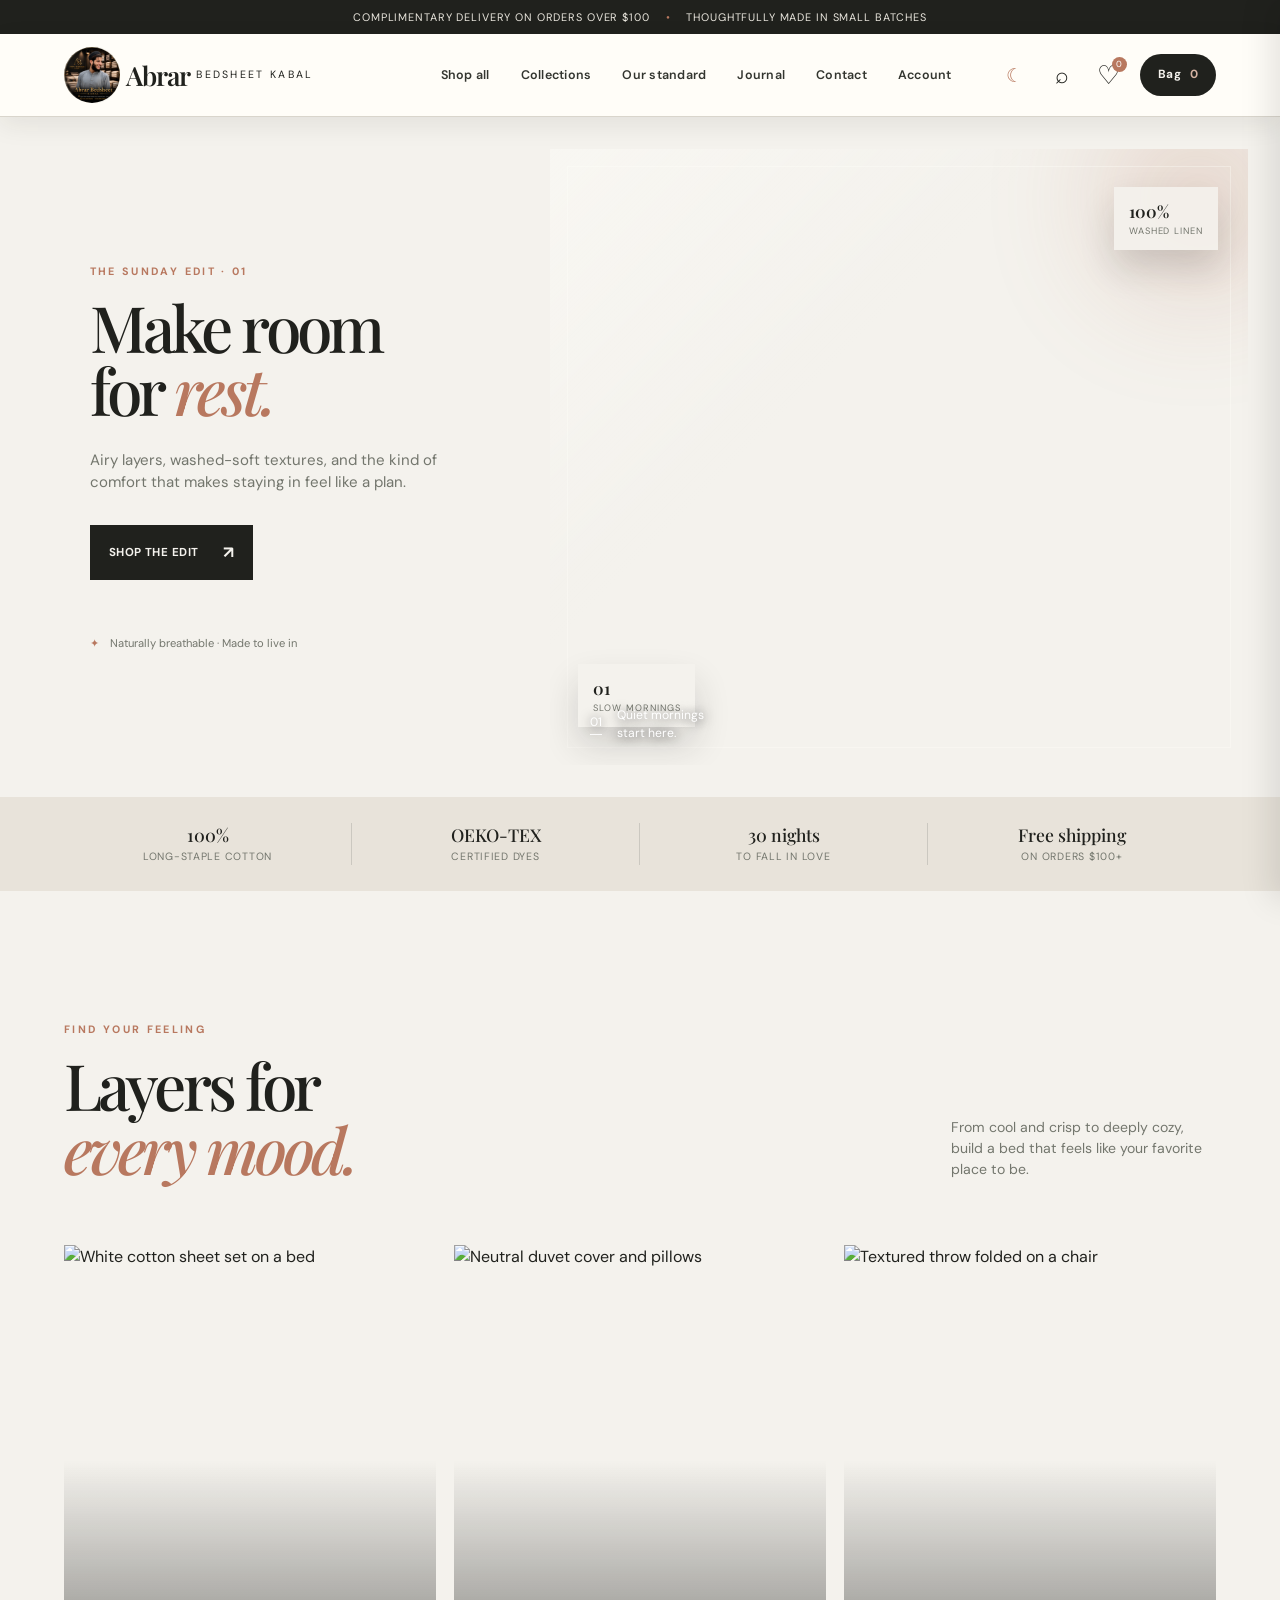
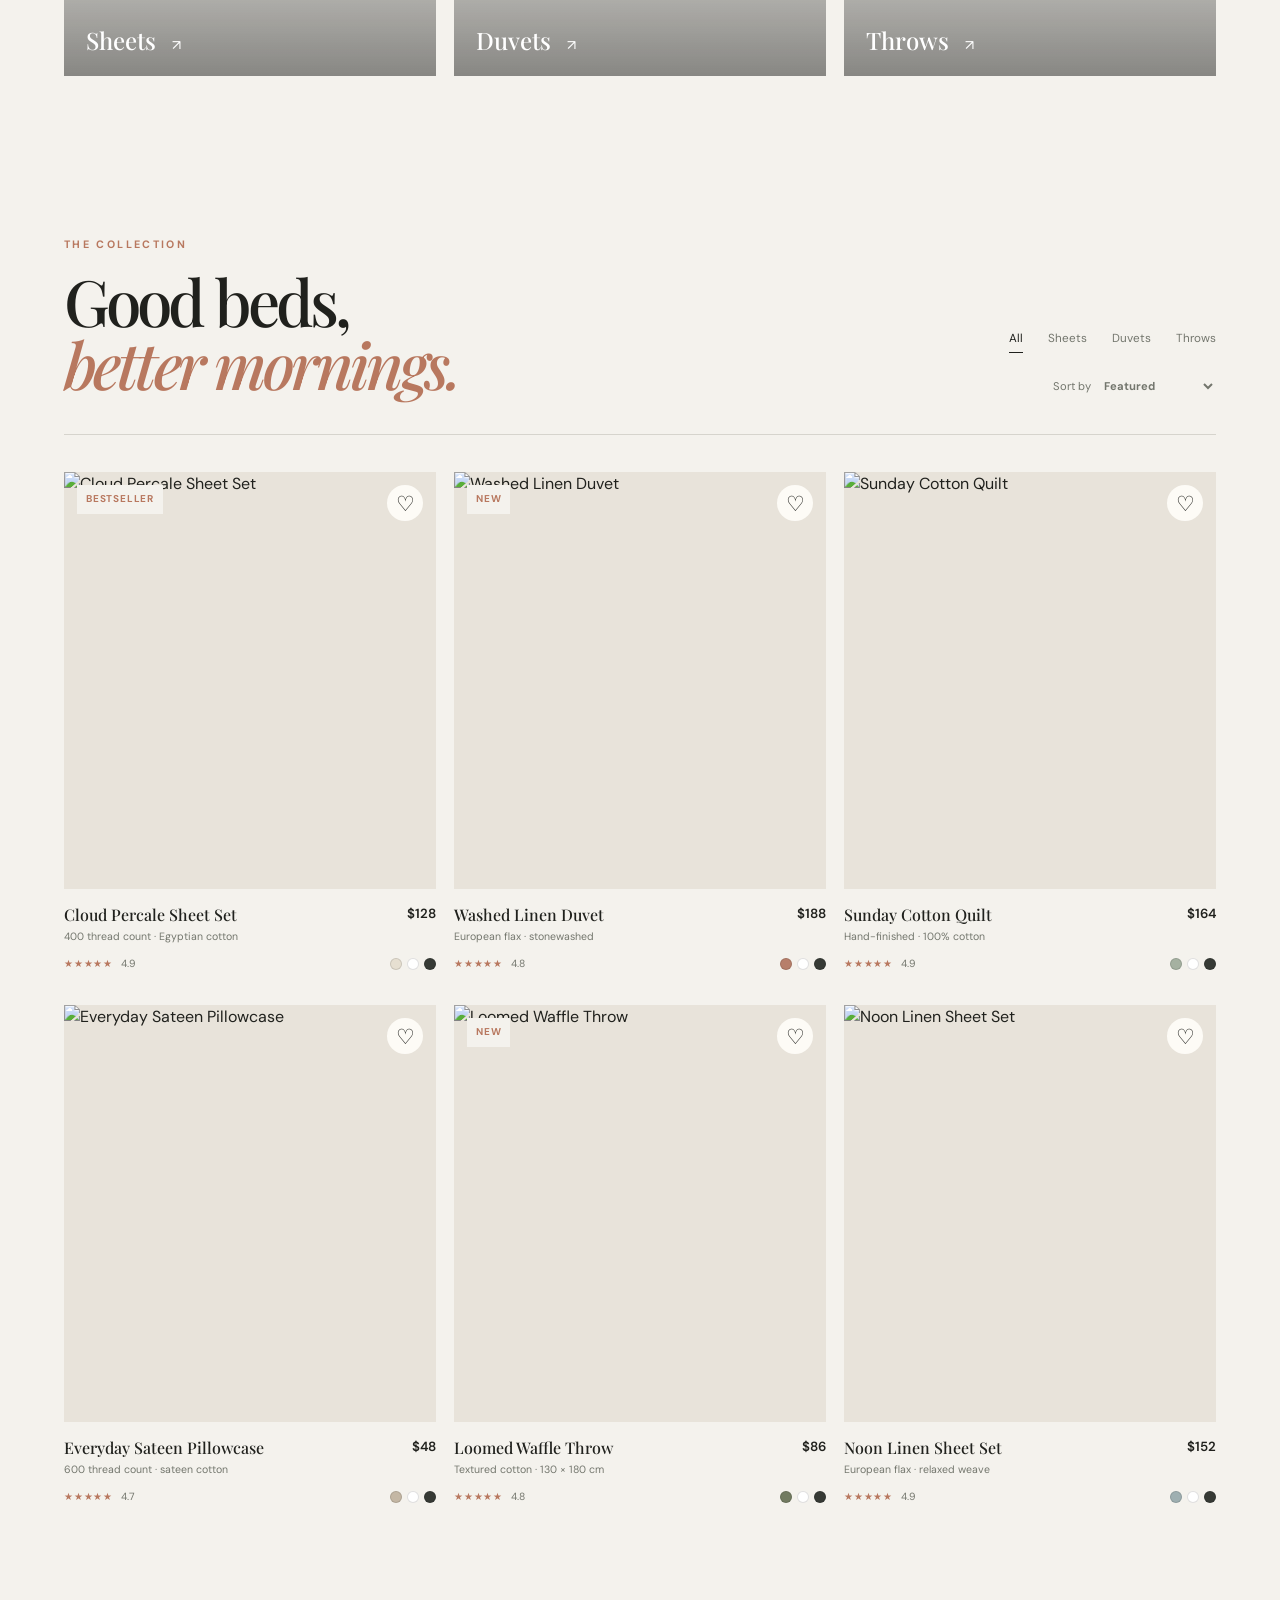
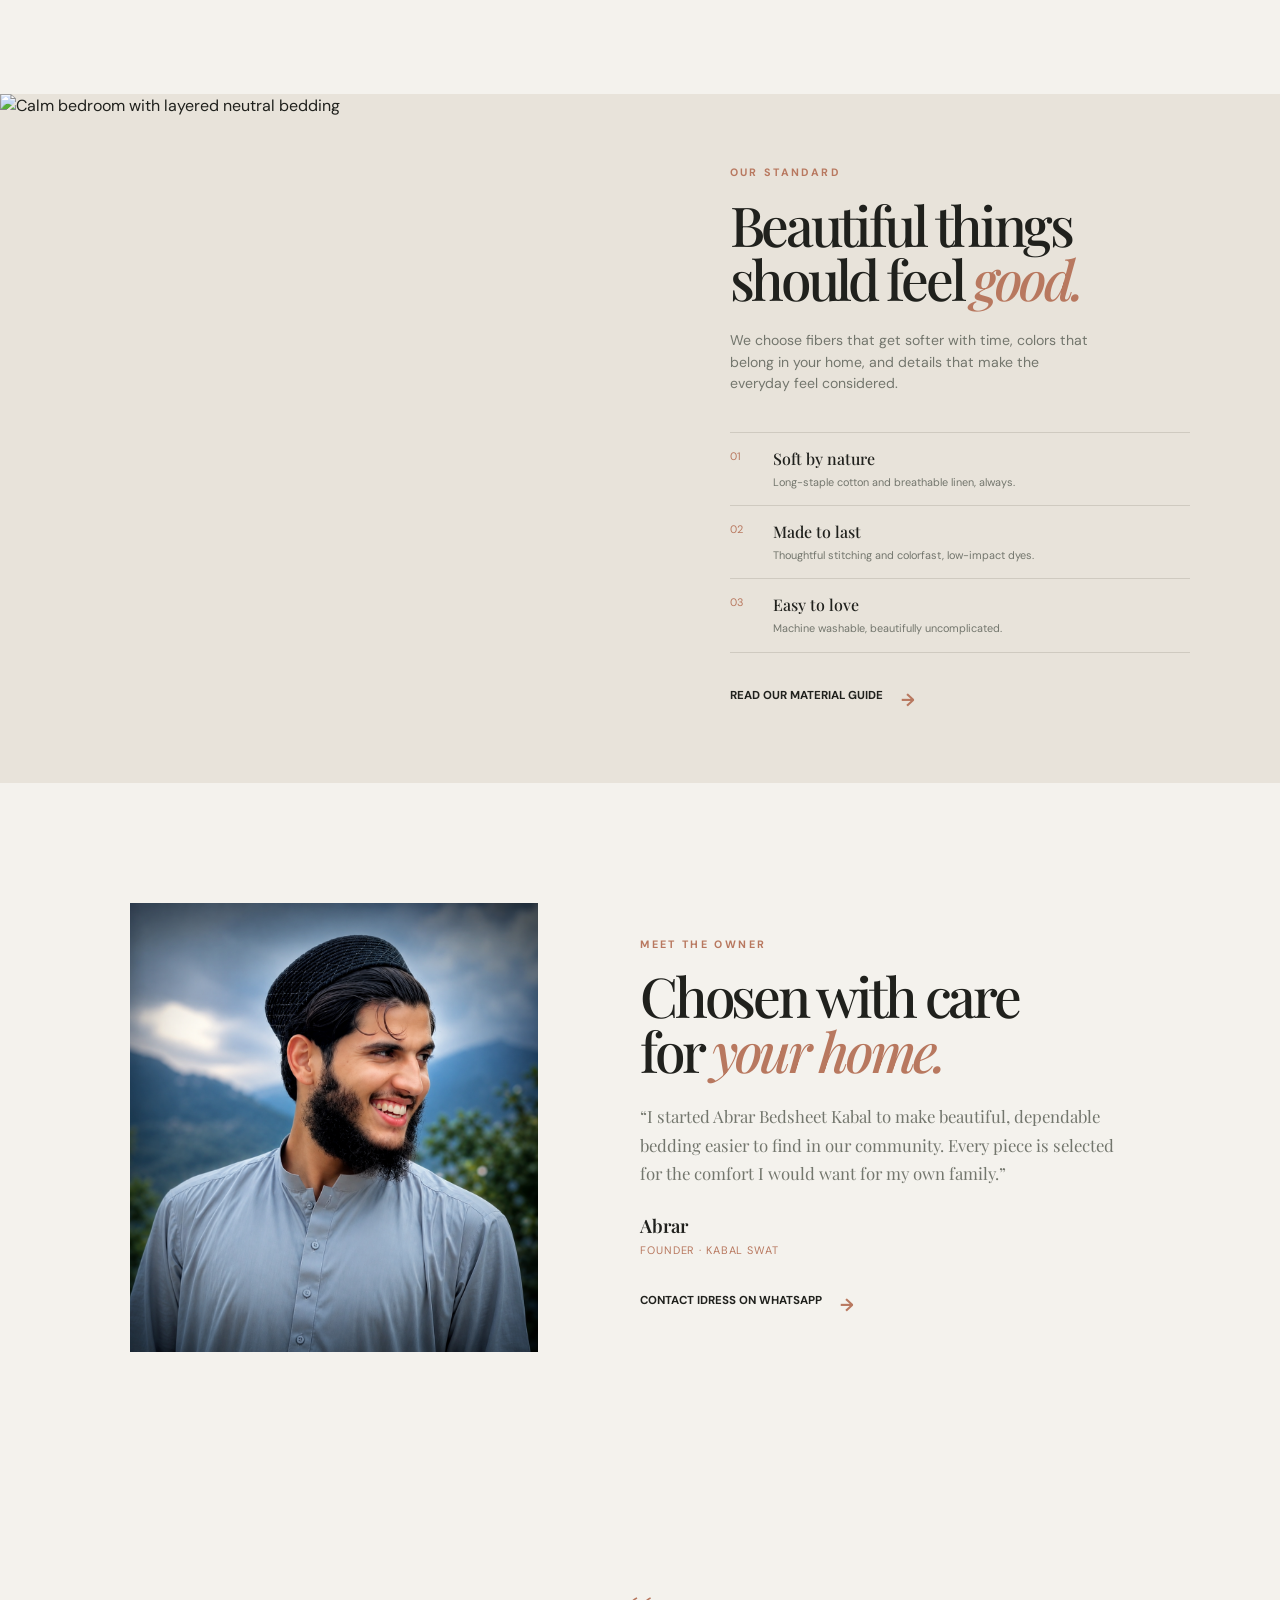
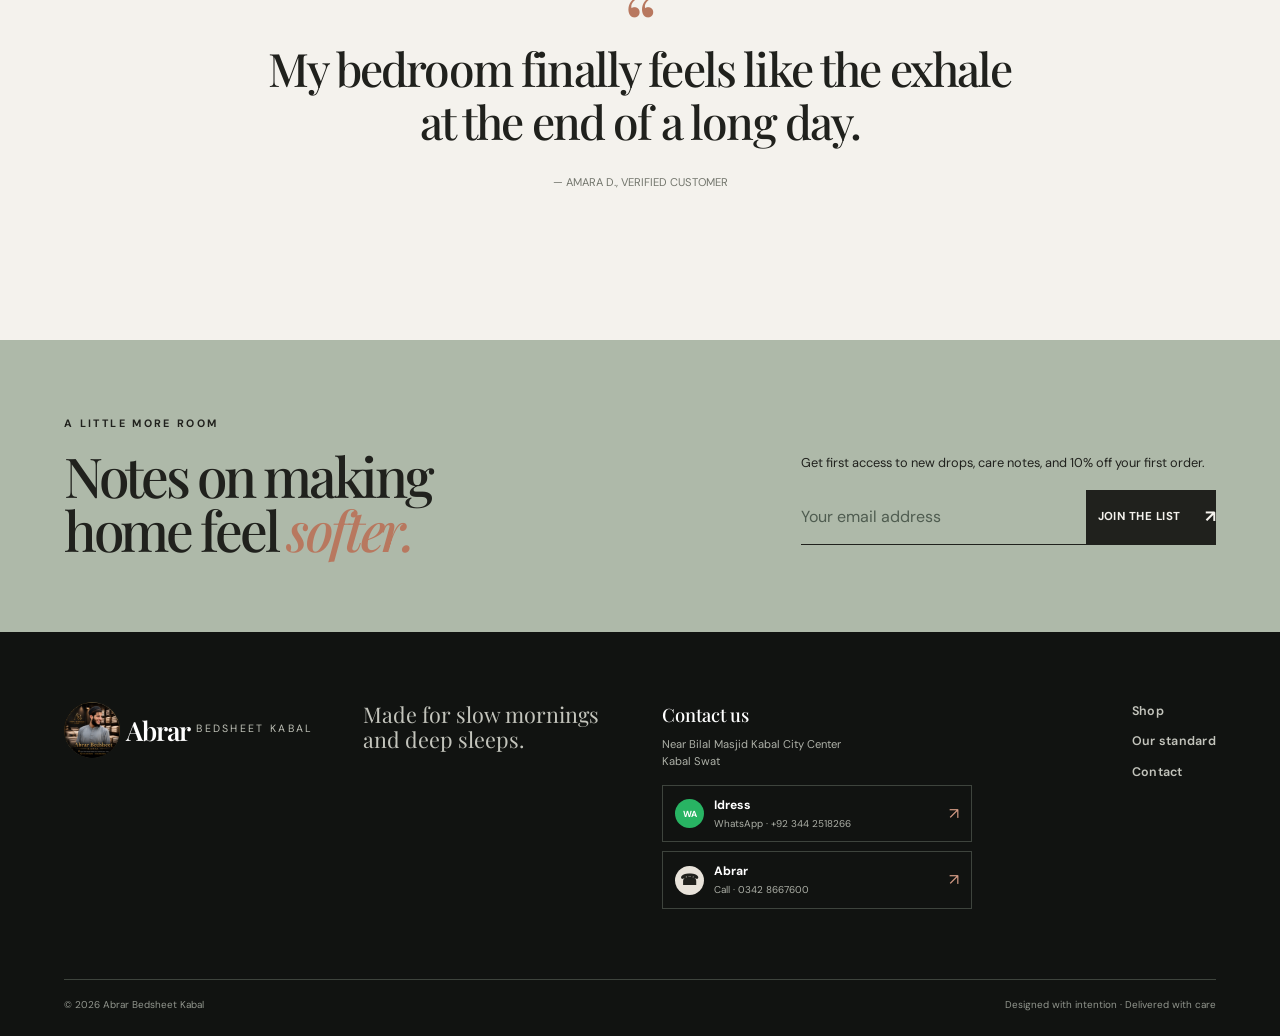
==== commit 202f8122: "Add login.html and updated site files" ====
--- a/index.html
+++ b/index.html
@@ -22,7 +22,7 @@
     <div class="container nav-wrap">
       <button class="icon-button mobile-menu-button" id="menuButton" aria-label="Open navigation" aria-expanded="false">☰</button>
       <a class="wordmark" href="#home" aria-label="Abrar Bedsheet Kabal home"><img class="brand-logo" src="logo.png" alt="Abrar Bedsheet Kabal logo"><span class="wordmark__main">Abrar</span><span class="wordmark__sub">Bedsheet Kabal</span></a>
-      <nav class="primary-nav" id="primaryNav" aria-label="Primary navigation"><a href="#shop">Shop all</a><a href="#collections">Collections</a><a href="#story">Our standard</a><a href="#journal">Journal</a><a href="#contact">Contact</a></nav>
+      <nav class="primary-nav" id="primaryNav" aria-label="Primary navigation"><a href="#shop">Shop all</a><a href="#collections">Collections</a><a href="#story">Our standard</a><a href="#journal">Journal</a><a href="#contact">Contact</a><a href="login.html">Account</a></nav>
       <div class="nav-actions"><button class="icon-button theme-button" id="themeButton" aria-label="Switch to dark theme" title="Change theme">☾</button><button class="icon-button" id="searchButton" aria-label="Open search">⌕</button><button class="icon-button wishlist-button" id="wishlistButton" aria-label="View wishlist">♡<span class="action-count" id="wishlistCount">0</span></button><button class="cart-button" id="cartButton" aria-label="Open shopping bag">Bag <span id="cartCount">0</span></button></div>
     </div>
     <div class="search-panel" id="searchPanel"><div class="container search-inner"><label for="searchInput">Search the collection</label><input id="searchInput" type="search" placeholder="Try “linen”, “sage”, or “quilt”" autocomplete="off"><button class="icon-button" id="closeSearch" aria-label="Close search">×</button></div></div>
--- a/styles.css
+++ b/styles.css
@@ -133,4 +133,23 @@
 @keyframes floatBadge { 0%, 100% { margin-top: 0; transform: translateZ(90px) rotate(-1deg); } 50% { margin-top: -16px; transform: translateZ(125px) rotate(2.5deg); } }
 @media (prefers-reduced-motion: reduce) { *, *::before, *::after { animation-duration: .01ms !important; animation-iteration-count: 1 !important; scroll-behavior: auto !important; transition-duration: .01ms !important; } }
 @media (max-width: 800px) { .nav-wrap { height: 70px; }.brand-logo { height: 44px; width: 44px; }.mobile-menu-button { display: inline-flex; font-size: 1.15rem; order: -1; }.primary-nav { background: #fffdf8; border-bottom: 1px solid #d9d5cc; box-shadow: 0 12px 24px rgba(32,33,29,.1); display: none; flex-direction: column; gap: 0; left: 0; margin: 0; padding: 15px 5%; position: absolute; top: 70px; width: 100%; }.primary-nav.is-open { display: flex; }.primary-nav a { padding: 12px 0; }.nav-actions { gap: 5px; }.hero { grid-template-columns: 1fr; }.hero__copy { min-height: 470px; padding: 70px 7%; }.hero__visual { min-height: 480px; padding: 0 5% 30px; }.trust-strip { grid-template-columns: repeat(2, 1fr); row-gap: 20px; }.trust-strip div:nth-child(2) { border: 0; }.section { padding: 90px 0; }.section-heading, .shop-toolbar { align-items: start; flex-direction: column; gap: 35px; }.shop-controls { align-items: start; width: 100%; }.filter-tabs { gap: 16px; overflow-x: auto; width: 100%; }.sort-control { align-self: end; }.product-grid { grid-template-columns: repeat(2, 1fr); }.standard-section { grid-template-columns: 1fr; }.standard-image { min-height: 450px; }.owner-section { grid-template-columns: 1fr; margin: 85px auto; max-width: 560px; }.owner-image { max-height: 520px; }.newsletter-section { align-items: start; flex-direction: column; gap: 35px; }.newsletter-form { max-width: 100%; }.footer__top { gap: 35px; grid-template-columns: 1fr 1fr; }.footer__top > p { grid-column: 1 / -1; grid-row: 2; }.footer__contact { grid-column: 1 / -1; grid-row: 3; }.footer__links { justify-self: start; }.footer__bottom { gap: 8px; flex-direction: column; margin-top: 50px; } }
-@media (max-width: 500px) { .announcement { font-size: .57rem; }.wordmark__main { font-size: 1.4rem; }.wordmark__sub { font-size: .55rem; }.nav-actions .icon-button:first-child { display: none; }.cart-button { padding: 10px 13px; }.hero__copy { min-height: 430px; }.hero__visual { min-height: 390px; }.hero__caption { bottom: 50px; left: 25px; }.collection-grid { grid-template-columns: 1fr 1fr; }.collection-card--large { aspect-ratio: 1 / 1.16; grid-column: auto; }.collection-card span { font-size: 1.2rem; }.product-grid { gap: 30px 12px; }.product-info { display: block; }.product-info > strong { display: block; margin-top: 5px; }.product-info h3 { font-size: .88rem; }.product-info p { font-size: .59rem; }.product-meta { align-items: start; flex-direction: column; gap: 8px; }.cart-drawer { padding: 25px 20px; }.search-inner label { font-size: .9rem; }.search-inner { gap: 8px; } }+@media (max-width: 500px) { .announcement { font-size: .57rem; }.wordmark__main { font-size: 1.4rem; }.wordmark__sub { font-size: .55rem; }.nav-actions .icon-button:first-child { display: none; }.cart-button { padding: 10px 13px; }.hero__copy { min-height: 430px; }.hero__visual { min-height: 390px; }.hero__caption { bottom: 50px; left: 25px; }.collection-grid { grid-template-columns: 1fr 1fr; }.collection-card--large { aspect-ratio: 1 / 1.16; grid-column: auto; }.collection-card span { font-size: 1.2rem; }.product-grid { gap: 30px 12px; }.product-info { display: block; }.product-info > strong { display: block; margin-top: 5px; }.product-info h3 { font-size: .88rem; }.product-info p { font-size: .59rem; }.product-meta { align-items: start; flex-direction: column; gap: 8px; }.cart-drawer { padding: 25px 20px; }.search-inner label { font-size: .9rem; }.search-inner { gap: 8px; } }
+.auth-page { min-height: 100vh; overflow: hidden; }
+.auth-shell { align-items: center; display: flex; flex-direction: column; justify-content: center; min-height: 100vh; padding: 40px 20px; position: relative; z-index: 1; }
+.auth-wordmark { margin-bottom: 28px; }
+.auth-card { background: rgba(255,254,250,.92); box-shadow: 0 24px 80px rgba(32,33,29,.18); max-width: 460px; padding: clamp(30px, 6vw, 58px); width: 100%; }
+:root[data-theme="dark"] .auth-card { background: rgba(25,27,24,.94); }
+.auth-card h1 { font-size: clamp(2.5rem, 8vw, 4.2rem); }
+.auth-intro { color: var(--muted); font-size: .88rem; margin: 20px 0 30px; max-width: 330px; }
+.auth-form { display: flex; flex-direction: column; gap: 9px; }
+.auth-form label { font-size: .7rem; font-weight: 700; letter-spacing: .08em; margin-top: 8px; text-transform: uppercase; }
+.auth-form input { background: transparent; border: 0; border-bottom: 1px solid var(--line); outline: 0; padding: 12px 0; }
+.auth-form input:focus { border-color: var(--clay); }
+.auth-form .button { margin-top: 21px; }
+.auth-form .button:disabled { cursor: wait; opacity: .6; }
+.auth-message { color: var(--clay); font-size: .75rem; min-height: 20px; padding-top: 16px; }
+.auth-message.is-error { color: #a44f43; }
+.auth-switch, .auth-home-link { background: none; color: var(--muted); display: block; font-size: .7rem; margin-top: 16px; text-align: center; width: 100%; }
+.auth-switch:hover, .auth-home-link:hover { color: var(--clay); }
+.auth-home-link { color: var(--ink); font-weight: 700; letter-spacing: .04em; margin-top: 28px; text-transform: uppercase; }
+.auth-home-link span { color: var(--clay); font-size: 1rem; margin-left: 8px; }
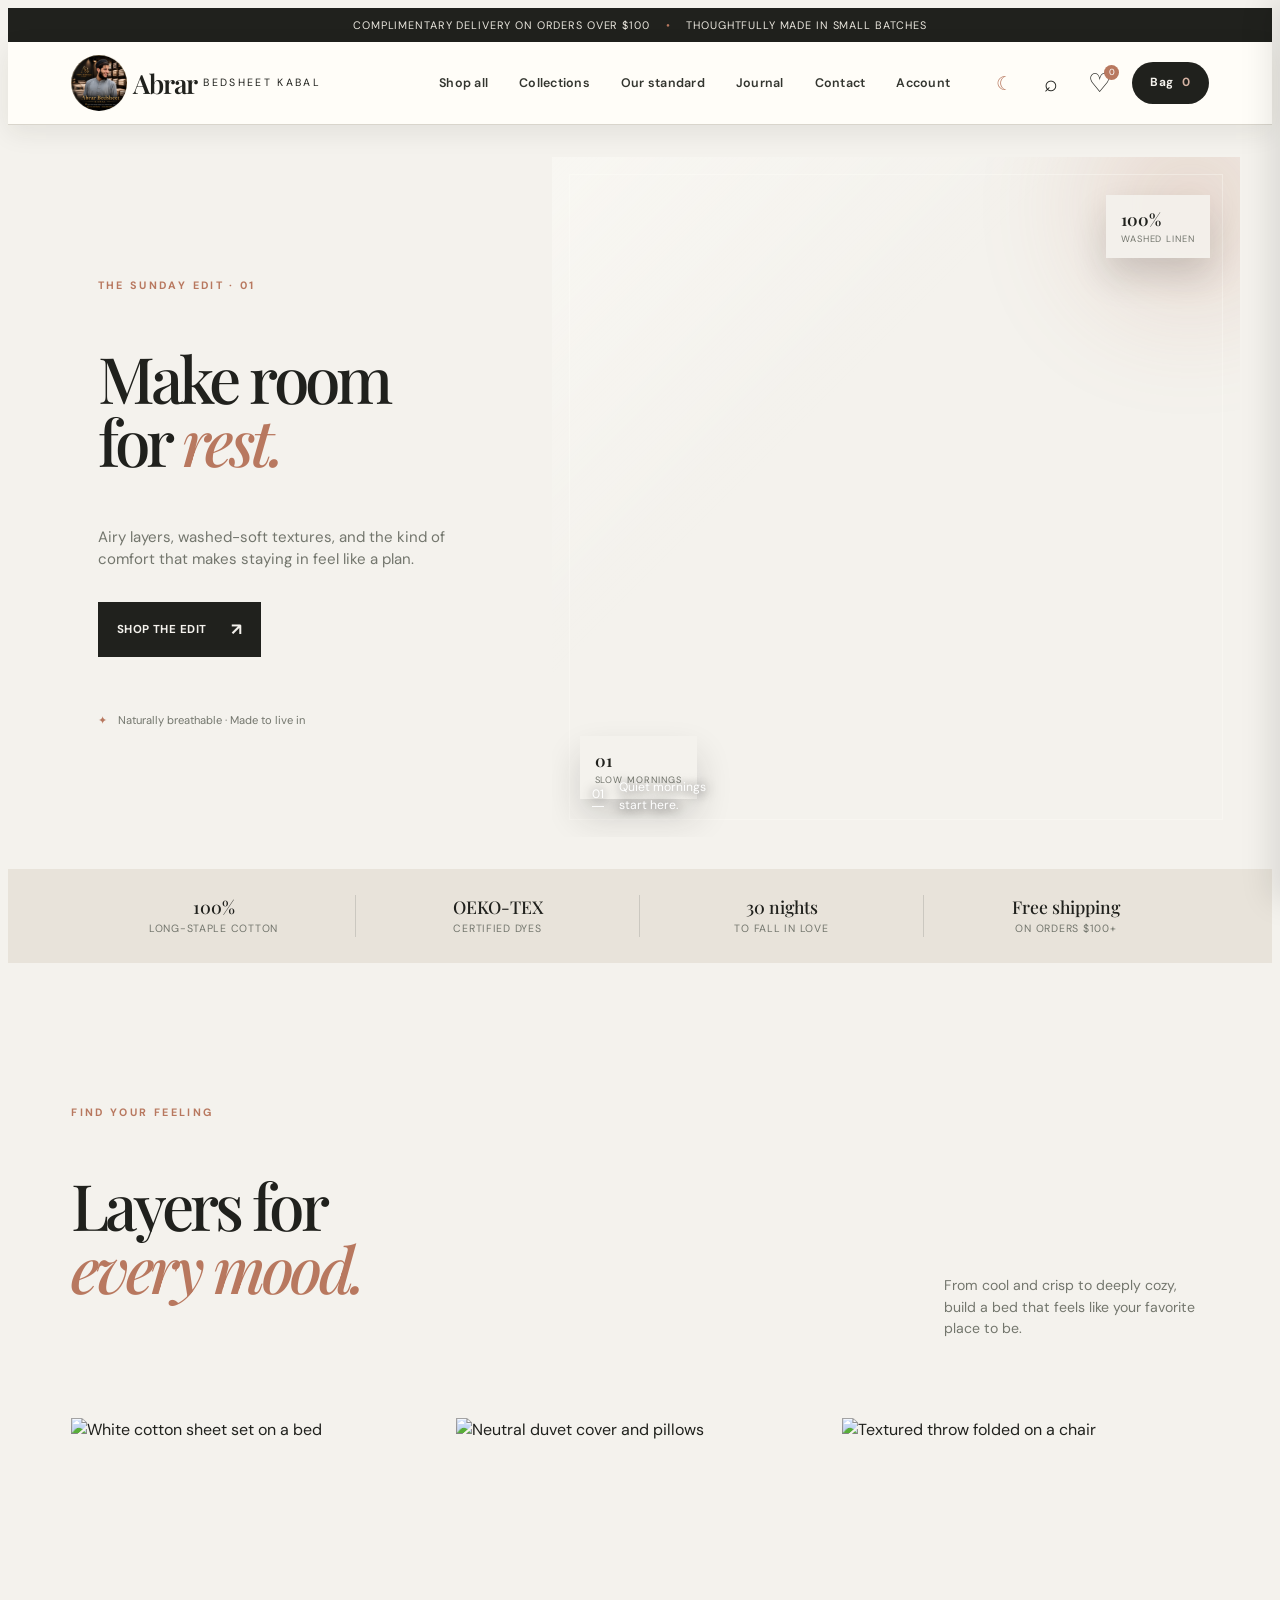
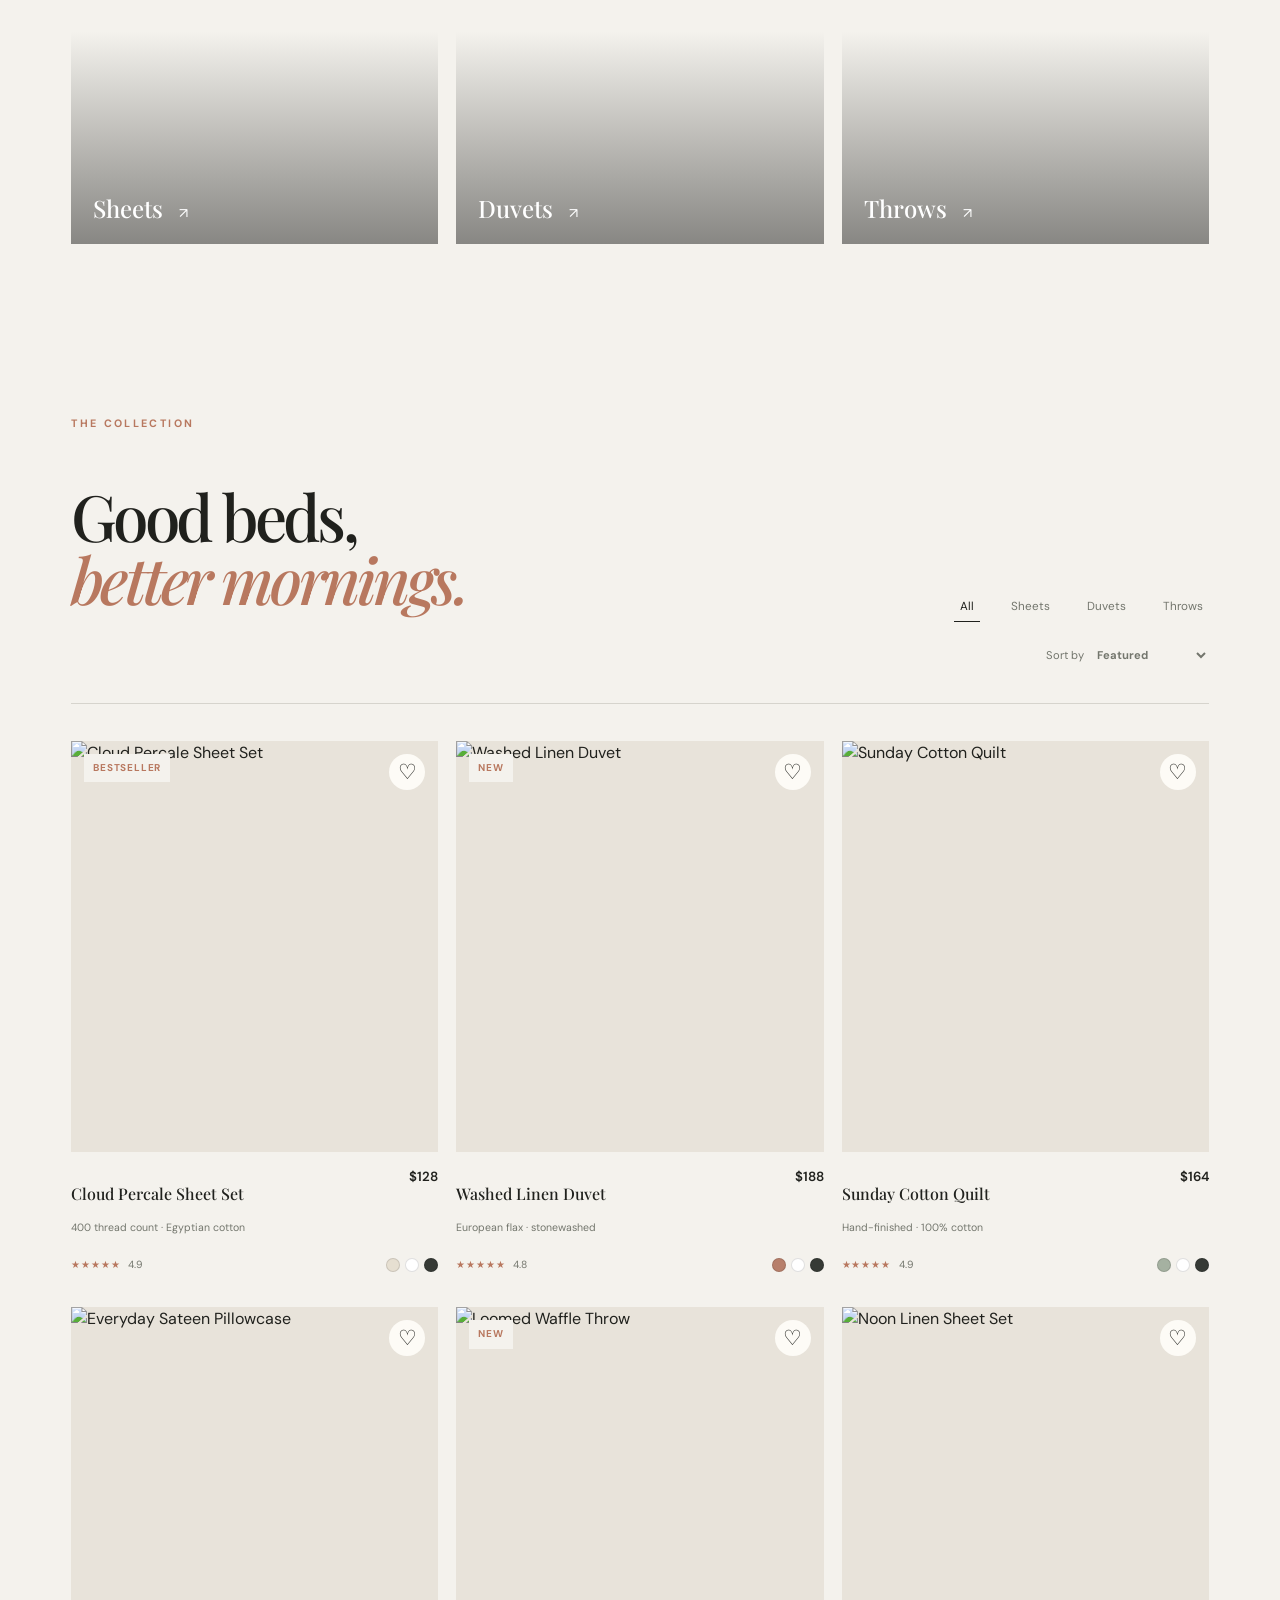
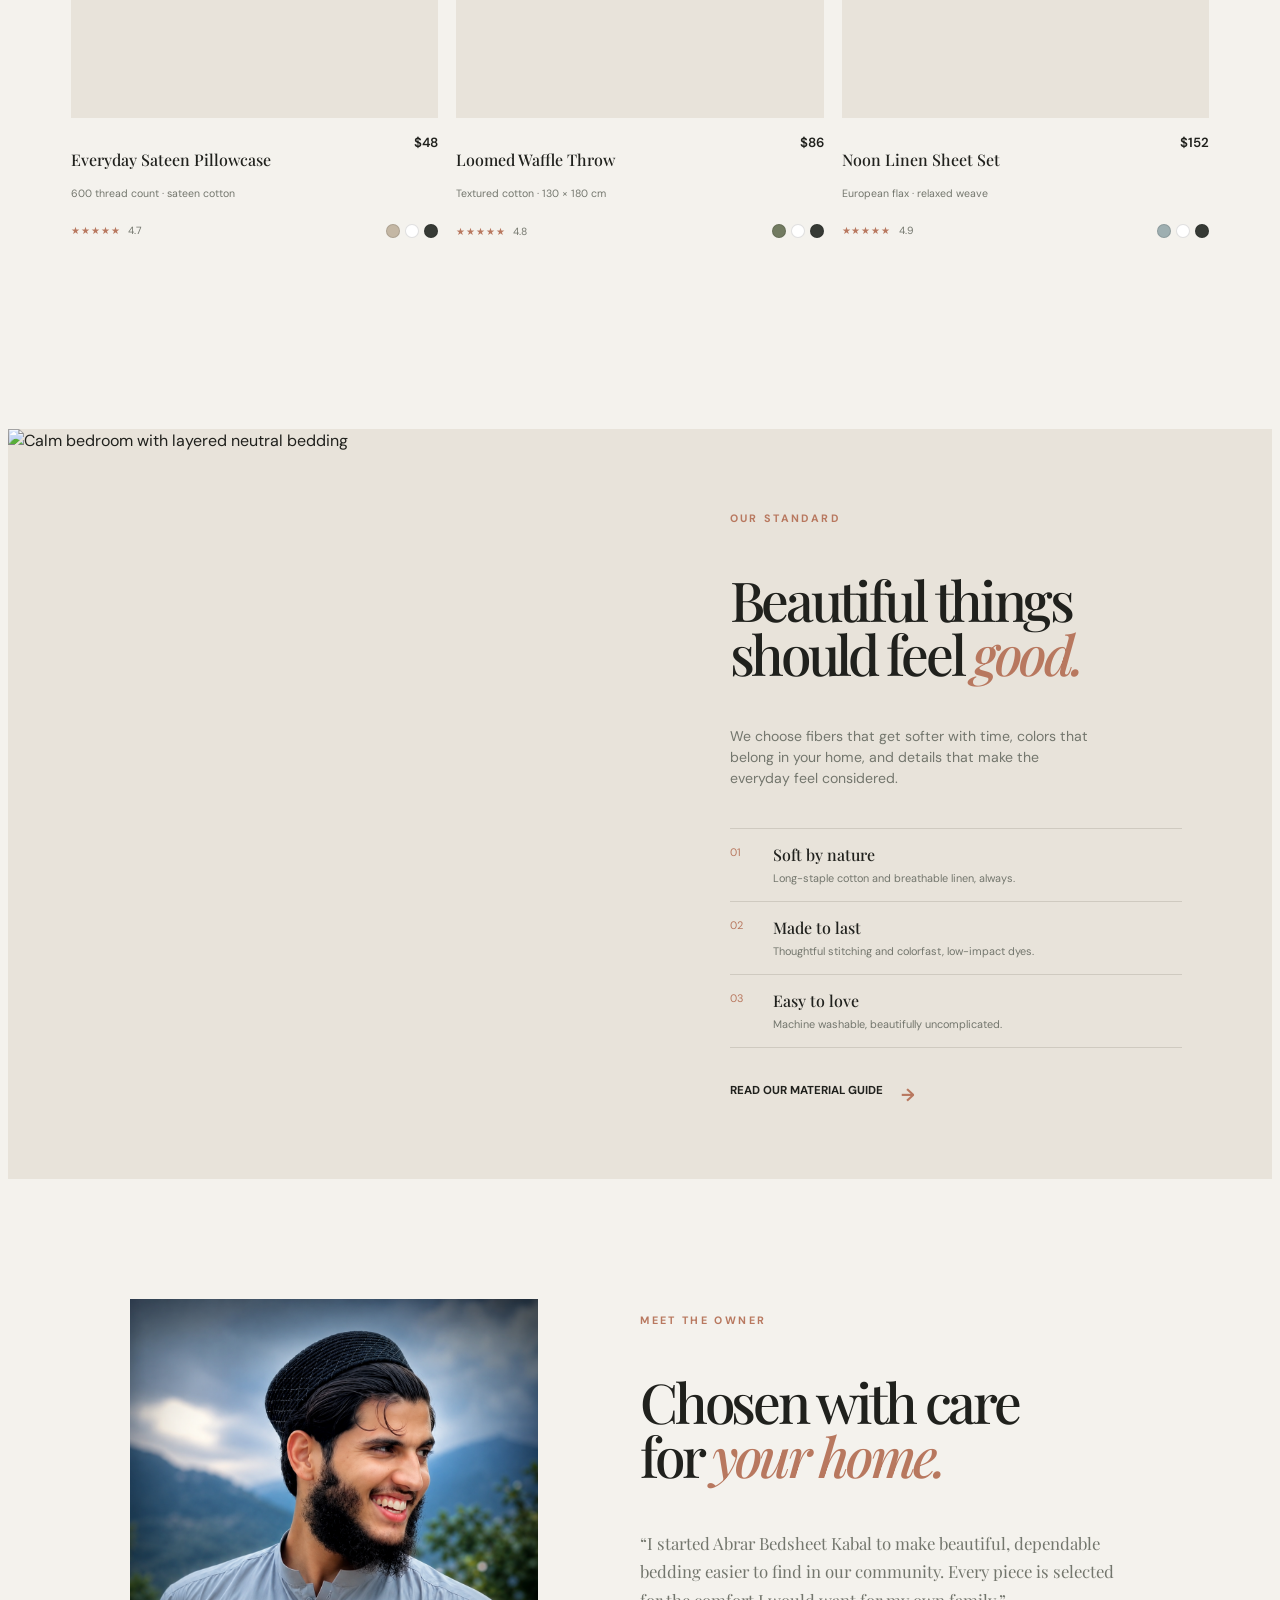
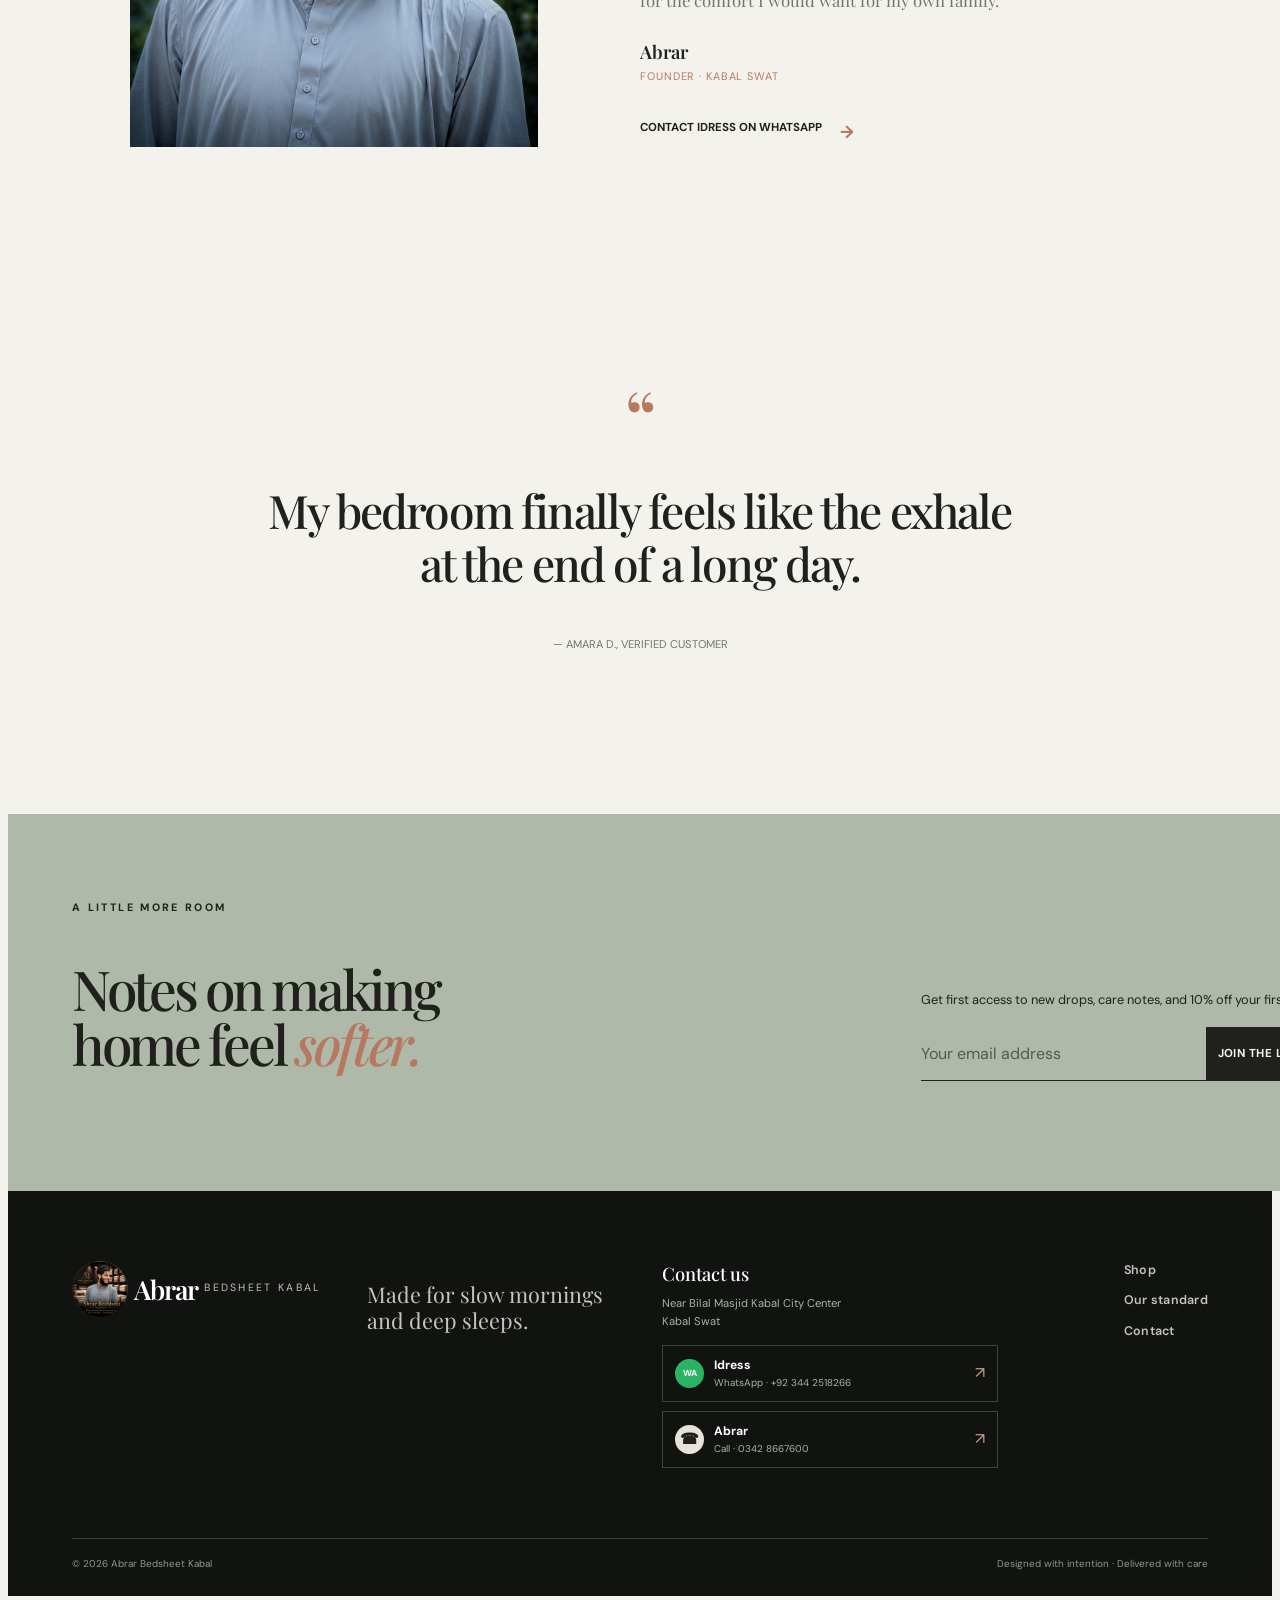
==== commit 18e37db8: "Update styles.css and dual hero video cross-fade functionality" ====
--- a/index.html
+++ b/index.html
@@ -11,12 +11,6 @@
   <link href="https://fonts.googleapis.com/css2?family=DM+Sans:wght@400;500;600;700&family=Playfair+Display:wght@500;600;700&display=swap" rel="stylesheet">
 </head>
 <body>
-  <video class="site-bg-video site-bg-video--primary" autoplay muted loop playsinline aria-label="Primary background video of layered bedding">
-    <source src="bed.mp4" type="video/mp4">
-  </video>
-  <video class="site-bg-video site-bg-video--secondary" autoplay muted loop playsinline aria-label="Secondary background video of layered bedding">
-    <source src="bed2.mp4" type="video/mp4">
-  </video>
   <div class="announcement">Complimentary delivery on orders over $100 <span>•</span> Thoughtfully made in small batches</div>
   <header class="site-header" id="siteHeader">
     <div class="container nav-wrap">
@@ -29,17 +23,153 @@
   </header>
 
   <main id="home">
-    <section class="hero"><div class="hero__copy"><p class="eyebrow">The Sunday Edit · 01</p><h1>Make room<br>for <em>rest.</em></h1><p class="hero__text">Airy layers, washed-soft textures, and the kind of comfort that makes staying in feel like a plan.</p><a class="button button--dark" href="#shop">Shop the edit <span>↗</span></a><div class="hero__note"><span>✦</span> Naturally breathable · Made to live in</div></div><div class="hero__visual"><div class="bed-scene" aria-label="A softly moving 3D-inspired view of layered bedding"><div class="bed-scene__glow"></div><div class="hero__image-wrap"><video autoplay muted loop playsinline aria-label="Slow motion video of soft layered bedding"><source src="bed.mp4" type="video/mp4"><img src="https://images.unsplash.com/photo-1616486338812-3dadae4b4ace?auto=format&fit=crop&w=1200&q=85" alt="Cream linen bedding in a softly lit bedroom"></video></div><div class="bed-scene__float bed-scene__float--one">100%<small>washed linen</small></div><div class="bed-scene__float bed-scene__float--two">01 <small>slow mornings</small></div></div><div class="hero__caption"><span>01</span><span>Quiet mornings<br>start here.</span></div></div></section>
-    <section class="trust-strip" aria-label="Abrar Bedsheet Kabal benefits"><div><strong>100%</strong><span>long-staple cotton</span></div><div><strong>OEKO-TEX</strong><span>certified dyes</span></div><div><strong>30 nights</strong><span>to fall in love</span></div><div><strong>Free shipping</strong><span>on orders $100+</span></div></section>
-    <section class="section collections" id="collections"><div class="section-heading"><div><p class="eyebrow">Find your feeling</p><h2>Layers for<br><em>every mood.</em></h2></div><p class="section-intro">From cool and crisp to deeply cozy, build a bed that feels like your favorite place to be.</p></div><div class="collection-grid"><a class="collection-card collection-card--large" href="#shop" data-category="Sheets"><img src="https://images.unsplash.com/photo-1584100936595-c0654b55a2e2?auto=format&fit=crop&w=1000&q=85" alt="White cotton sheet set on a bed"><span>Sheets <b>↗</b></span></a><a class="collection-card" href="#shop" data-category="Duvets"><img src="https://images.unsplash.com/photo-1600494603989-9650cf6ddd3d?auto=format&fit=crop&w=800&q=85" alt="Neutral duvet cover and pillows"><span>Duvets <b>↗</b></span></a><a class="collection-card" href="#shop" data-category="Throws"><img src="https://images.unsplash.com/photo-1586023492125-27b2c045efd7?auto=format&fit=crop&w=800&q=85" alt="Textured throw folded on a chair"><span>Throws <b>↗</b></span></a></div></section>
-    <section class="section shop-section" id="shop"><div class="shop-toolbar"><div><p class="eyebrow">The collection</p><h2>Good beds,<br><em>better mornings.</em></h2></div><div class="shop-controls"><div class="filter-tabs" role="tablist" aria-label="Filter products"><button class="filter-tab is-active" data-filter="All">All</button><button class="filter-tab" data-filter="Sheets">Sheets</button><button class="filter-tab" data-filter="Duvets">Duvets</button><button class="filter-tab" data-filter="Throws">Throws</button></div><label class="sort-control">Sort by <select id="sortSelect"><option value="featured">Featured</option><option value="low">Price: low to high</option><option value="high">Price: high to low</option></select></label></div></div><div class="product-grid" id="productGrid"></div><p class="empty-state" id="emptyState">Nothing matched that search. Try a softer search?</p></section>
-    <section class="standard-section" id="story"><div class="standard-image"><img src="https://images.unsplash.com/photo-1618221195710-dd6b41faaea6?auto=format&fit=crop&w=1100&q=85" alt="Calm bedroom with layered neutral bedding"></div><div class="standard-copy"><p class="eyebrow">Our standard</p><h2>Beautiful things<br>should feel <em>good.</em></h2><p>We choose fibers that get softer with time, colors that belong in your home, and details that make the everyday feel considered.</p><div class="standard-list"><div><span>01</span><strong>Soft by nature</strong><small>Long-staple cotton and breathable linen, always.</small></div><div><span>02</span><strong>Made to last</strong><small>Thoughtful stitching and colorfast, low-impact dyes.</small></div><div><span>03</span><strong>Easy to love</strong><small>Machine washable, beautifully uncomplicated.</small></div></div><a class="text-link" href="#journal">Read our material guide <span>→</span></a></div></section>
-    <section class="owner-section"><div class="owner-image"><img src="friend.png" alt="Abrar, owner of Abrar Bedsheet Kabal"></div><div class="owner-copy"><p class="eyebrow">Meet the owner</p><h2>Chosen with care<br>for <em>your home.</em></h2><p>“I started Abrar Bedsheet Kabal to make beautiful, dependable bedding easier to find in our community. Every piece is selected for the comfort I would want for my own family.”</p><strong>Abrar</strong><span>Founder · Kabal Swat</span><a class="text-link" href="https://wa.me/923442518266" target="_blank" rel="noopener" aria-label="Contact Idress on WhatsApp">Contact Idress on WhatsApp <span>→</span></a></div></section>
-    <section class="quote-section" id="journal"><div class="quote-mark">“</div><blockquote>My bedroom finally feels like the exhale<br>at the end of a long day.</blockquote><p>— Amara D., verified customer</p></section>
-    <section class="newsletter-section"><div><p class="eyebrow">A little more room</p><h2>Notes on making<br>home feel <em>softer.</em></h2></div><form class="newsletter-form" id="newsletterForm" novalidate><label for="emailInput">Get first access to new drops, care notes, and 10% off your first order.</label><div><input type="email" id="emailInput" placeholder="Your email address" autocomplete="email" required><button class="button button--dark" type="submit">Join the list <span>↗</span></button></div><p id="newsletterMessage" role="status" aria-live="polite"></p></form></section>
+    <section class="hero">
+      <div class="hero__copy">
+        <p class="eyebrow">The Sunday Edit · 01</p>
+        <h1>Make room<br>for <em>rest.</em></h1>
+        <p class="hero__text">Airy layers, washed-soft textures, and the kind of comfort that makes staying in feel like a plan.</p>
+        <a class="button button--dark" href="#shop">Shop the edit <span>↗</span></a>
+        <div class="hero__note"><span>✦</span> Naturally breathable · Made to live in</div>
+      </div>
+      <div class="hero__visual">
+        <div class="bed-scene" aria-label="A softly moving sequence of layered bedding videos">
+          <div class="bed-scene__glow"></div>
+          
+          <!-- Dual Video Container for Seamless Cross-Fading -->
+          <div class="hero__image-wrap">
+            <video id="heroVideoA" class="hero-video active" autoplay muted playsinline src="bed.mp4"></video>
+            <video id="heroVideoB" class="hero-video" muted playsinline></video>
+          </div>
+
+          <div class="bed-scene__float bed-scene__float--one">100%<small>washed linen</small></div>
+          <div class="bed-scene__float bed-scene__float--two">01 <small>slow mornings</small></div>
+        </div>
+        <div class="hero__caption"><span>01</span><span>Quiet mornings<br>start here.</span></div>
+      </div>
+    </section>
+
+    <section class="trust-strip" aria-label="Abrar Bedsheet Kabal benefits">
+      <div><strong>100%</strong><span>long-staple cotton</span></div>
+      <div><strong>OEKO-TEX</strong><span>certified dyes</span></div>
+      <div><strong>30 nights</strong><span>to fall in love</span></div>
+      <div><strong>Free shipping</strong><span>on orders $100+</span></div>
+    </section>
+
+    <section class="section collections" id="collections">
+      <div class="section-heading">
+        <div><p class="eyebrow">Find your feeling</p><h2>Layers for<br><em>every mood.</em></h2></div>
+        <p class="section-intro">From cool and crisp to deeply cozy, build a bed that feels like your favorite place to be.</p>
+      </div>
+      <div class="collection-grid">
+        <a class="collection-card collection-card--large" href="#shop" data-category="Sheets"><img src="https://images.unsplash.com/photo-1584100936595-c0654b55a2e2?auto=format&fit=crop&w=1000&q=85" alt="White cotton sheet set on a bed"><span>Sheets <b>↗</b></span></a>
+        <a class="collection-card" href="#shop" data-category="Duvets"><img src="https://images.unsplash.com/photo-1600494603989-9650cf6ddd3d?auto=format&fit=crop&w=800&q=85" alt="Neutral duvet cover and pillows"><span>Duvets <b>↗</b></span></a>
+        <a class="collection-card" href="#shop" data-category="Throws"><img src="https://images.unsplash.com/photo-1586023492125-27b2c045efd7?auto=format&fit=crop&w=800&q=85" alt="Textured throw folded on a chair"><span>Throws <b>↗</b></span></a>
+      </div>
+    </section>
+
+    <section class="section shop-section" id="shop">
+      <div class="shop-toolbar">
+        <div><p class="eyebrow">The collection</p><h2>Good beds,<br><em>better mornings.</em></h2></div>
+        <div class="shop-controls">
+          <div class="filter-tabs" role="tablist" aria-label="Filter products">
+            <button class="filter-tab is-active" data-filter="All">All</button>
+            <button class="filter-tab" data-filter="Sheets">Sheets</button>
+            <button class="filter-tab" data-filter="Duvets">Duvets</button>
+            <button class="filter-tab" data-filter="Throws">Throws</button>
+          </div>
+          <label class="sort-control">Sort by 
+            <select id="sortSelect">
+              <option value="featured">Featured</option>
+              <option value="low">Price: low to high</option>
+              <option value="high">Price: high to low</option>
+            </select>
+          </label>
+        </div>
+      </div>
+      <div class="product-grid" id="productGrid"></div>
+      <p class="empty-state" id="emptyState">Nothing matched that search. Try a softer search?</p>
+    </section>
+
+    <section class="standard-section" id="story">
+      <div class="standard-image"><img src="https://images.unsplash.com/photo-1618221195710-dd6b41faaea6?auto=format&fit=crop&w=1100&q=85" alt="Calm bedroom with layered neutral bedding"></div>
+      <div class="standard-copy">
+        <p class="eyebrow">Our standard</p>
+        <h2>Beautiful things<br>should feel <em>good.</em></h2>
+        <p>We choose fibers that get softer with time, colors that belong in your home, and details that make the everyday feel considered.</p>
+        <div class="standard-list">
+          <div><span>01</span><strong>Soft by nature</strong><small>Long-staple cotton and breathable linen, always.</small></div>
+          <div><span>02</span><strong>Made to last</strong><small>Thoughtful stitching and colorfast, low-impact dyes.</small></div>
+          <div><span>03</span><strong>Easy to love</strong><small>Machine washable, beautifully uncomplicated.</small></div>
+        </div>
+        <a class="text-link" href="#journal">Read our material guide <span>→</span></a>
+      </div>
+    </section>
+
+    <section class="owner-section">
+      <div class="owner-image"><img src="friend.png" alt="Abrar, owner of Abrar Bedsheet Kabal"></div>
+      <div class="owner-copy">
+        <p class="eyebrow">Meet the owner</p>
+        <h2>Chosen with care<br>for <em>your home.</em></h2>
+        <p>“I started Abrar Bedsheet Kabal to make beautiful, dependable bedding easier to find in our community. Every piece is selected for the comfort I would want for my own family.”</p>
+        <strong>Abrar</strong><span>Founder · Kabal Swat</span>
+        <a class="text-link" href="https://wa.me/923442518266" target="_blank" rel="noopener" aria-label="Contact Idress on WhatsApp">Contact Idress on WhatsApp <span>→</span></a>
+      </div>
+    </section>
+
+    <section class="quote-section" id="journal">
+      <div class="quote-mark">“</div>
+      <blockquote>My bedroom finally feels like the exhale<br>at the end of a long day.</blockquote>
+      <p>— Amara D., verified customer</p>
+    </section>
+
+    <section class="newsletter-section">
+      <div><p class="eyebrow">A little more room</p><h2>Notes on making<br>home feel <em>softer.</em></h2></div>
+      <form class="newsletter-form" id="newsletterForm" novalidate>
+        <label for="emailInput">Get first access to new drops, care notes, and 10% off your first order.</label>
+        <div>
+          <input type="email" id="emailInput" placeholder="Your email address" autocomplete="email" required>
+          <button class="button button--dark" type="submit">Join the list <span>↗</span></button>
+        </div>
+        <p id="newsletterMessage" role="status" aria-live="polite"></p>
+      </form>
+    </section>
   </main>
-  <footer class="footer" id="contact"><div class="footer__top"><a class="wordmark wordmark--light" href="#home"><img class="brand-logo" src="logo.png" alt="Abrar Bedsheet Kabal logo"><span class="wordmark__main">Abrar</span><span class="wordmark__sub">Bedsheet Kabal</span></a><p>Made for slow mornings<br>and deep sleeps.</p><div class="footer__contact"><strong>Contact us</strong><span>Near Bilal Masjid Kabal City Center<br>Kabal Swat</span><a class="contact-card contact-card--whatsapp" href="https://wa.me/923442518266" target="_blank" rel="noopener"><i aria-hidden="true">WA</i><span><b>Idress</b><small>WhatsApp · +92 344 2518266</small></span><em>↗</em></a><a class="contact-card contact-card--call" href="tel:+923428667600"><i aria-hidden="true">☎</i><span><b>Abrar</b><small>Call · 0342 8667600</small></span><em>↗</em></a></div><div class="footer__links"><a href="#shop">Shop</a><a href="#story">Our standard</a><a href="#contact">Contact</a></div></div><div class="footer__bottom"><span>© 2026 Abrar Bedsheet Kabal</span><span>Designed with intention · Delivered with care</span></div></footer>
-  <aside class="cart-drawer" id="cartDrawer" aria-hidden="true"><div class="drawer-head"><div><p class="eyebrow">Your selection</p><h2>Shopping bag</h2></div><button class="icon-button" id="closeCart" aria-label="Close shopping bag">×</button></div><div class="cart-items" id="cartItems"></div><div class="cart-empty" id="cartEmpty"><span>✦</span><p>Your bag is waiting for<br>something beautiful.</p><a href="#shop" id="continueShopping">Explore the collection →</a></div><div class="cart-footer" id="cartFooter"><div><span>Subtotal</span><strong id="cartSubtotal">$0</strong></div><fieldset class="payment-options"><legend>Choose payment method</legend><label class="payment-option is-selected"><input type="radio" name="paymentMethod" value="Credit Card" checked><span class="payment-icon payment-icon--card">▣</span><span><b>Credit Card</b><small>Visa, Mastercard, UnionPay</small></span></label><label class="payment-option"><input type="radio" name="paymentMethod" value="Debit Card"><span class="payment-icon payment-icon--card">▤</span><span><b>Debit Card</b><small>Pay securely by card</small></span></label><label class="payment-option"><input type="radio" name="paymentMethod" value="Easypaisa"><span class="payment-icon payment-icon--easy">e</span><span><b>Easypaisa</b><small>Pay with your Easypaisa account</small></span></label><label class="payment-option"><input type="radio" name="paymentMethod" value="Cash on Delivery"><span class="payment-icon payment-icon--cash">₨</span><span><b>Cash on Delivery</b><small>Pay when your order arrives</small></span></label></fieldset><button class="button button--dark button--full" id="checkoutButton">Continue to checkout <span>↗</span></button><small>Payment is confirmed with you before delivery.</small></div></aside><div class="drawer-overlay" id="drawerOverlay"></div>
+
+  <footer class="footer" id="contact">
+    <div class="footer__top">
+      <a class="wordmark wordmark--light" href="#home"><img class="brand-logo" src="logo.png" alt="Abrar Bedsheet Kabal logo"><span class="wordmark__main">Abrar</span><span class="wordmark__sub">Bedsheet Kabal</span></a>
+      <p>Made for slow mornings<br>and deep sleeps.</p>
+      <div class="footer__contact">
+        <strong>Contact us</strong><span>Near Bilal Masjid Kabal City Center<br>Kabal Swat</span>
+        <a class="contact-card contact-card--whatsapp" href="https://wa.me/923442518266" target="_blank" rel="noopener"><i aria-hidden="true">WA</i><span><b>Idress</b><small>WhatsApp · +92 344 2518266</small></span><em>↗</em></a>
+        <a class="contact-card contact-card--call" href="tel:+923428667600"><i aria-hidden="true">☎</i><span><b>Abrar</b><small>Call · 0342 8667600</small></span><em>↗</em></a>
+      </div>
+      <div class="footer__links"><a href="#shop">Shop</a><a href="#story">Our standard</a><a href="#contact">Contact</a></div>
+    </div>
+    <div class="footer__bottom"><span>© 2026 Abrar Bedsheet Kabal</span><span>Designed with intention · Delivered with care</span></div>
+  </footer>
+
+  <aside class="cart-drawer" id="cartDrawer" aria-hidden="true">
+    <div class="drawer-head"><div><p class="eyebrow">Your selection</p><h2>Shopping bag</h2></div><button class="icon-button" id="closeCart" aria-label="Close shopping bag">×</button></div>
+    <div class="cart-items" id="cartItems"></div>
+    <div class="cart-empty" id="cartEmpty"><span>✦</span><p>Your bag is waiting for<br>something beautiful.</p><a href="#shop" id="continueShopping">Explore the collection →</a></div>
+    <div class="cart-footer" id="cartFooter">
+      <div><span>Subtotal</span><strong id="cartSubtotal">$0</strong></div>
+      <fieldset class="payment-options">
+        <legend>Choose payment method</legend>
+        <label class="payment-option is-selected"><input type="radio" name="paymentMethod" value="Credit Card" checked><span class="payment-icon payment-icon--card">▣</span><span><b>Credit Card</b><small>Visa, Mastercard, UnionPay</small></span></label>
+        <label class="payment-option"><input type="radio" name="paymentMethod" value="Debit Card"><span class="payment-icon payment-icon--card">▤</span><span><b>Debit Card</b><small>Pay securely by card</small></span></label>
+        <label class="payment-option"><input type="radio" name="paymentMethod" value="Easypaisa"><span class="payment-icon payment-icon--easy">e</span><span><b>Easypaisa</b><small>Pay with your Easypaisa account</small></span></label>
+        <label class="payment-option"><input type="radio" name="paymentMethod" value="Cash on Delivery"><span class="payment-icon payment-icon--cash">₨</span><span><b>Cash on Delivery</b><small>Pay when your order arrives</small></span></label>
+      </fieldset>
+      <button class="button button--dark button--full" id="checkoutButton">Continue to checkout <span>↗</span></button>
+      <small>Payment is confirmed with you before delivery.</small>
+    </div>
+  </aside>
+  <div class="drawer-overlay" id="drawerOverlay"></div>
+
+  <script type="module" src="newsletter.js"></script>
+  <script type="module" src="background-video.js"></script>
   <script>
     const products = [{ id: 1, name: 'Cloud Percale Sheet Set', category: 'Sheets', material: '400 thread count · Egyptian cotton', price: 128, rating: '4.9', image: 'https://images.unsplash.com/photo-1584100936595-c0654b55a2e2?auto=format&fit=crop&w=800&q=85', color: 'ivory', tag: 'Bestseller' }, { id: 2, name: 'Washed Linen Duvet', category: 'Duvets', material: 'European flax · stonewashed', price: 188, rating: '4.8', image: 'https://images.unsplash.com/photo-1600494603989-9650cf6ddd3d?auto=format&fit=crop&w=800&q=85', color: 'clay', tag: 'New' }, { id: 3, name: 'Sunday Cotton Quilt', category: 'Throws', material: 'Hand-finished · 100% cotton', price: 164, rating: '4.9', image: 'https://images.unsplash.com/photo-1595526114035-0d45ed16cfbf?auto=format&fit=crop&w=800&q=85', color: 'sage', tag: '' }, { id: 4, name: 'Everyday Sateen Pillowcase', category: 'Sheets', material: '600 thread count · sateen cotton', price: 48, rating: '4.7', image: 'https://images.unsplash.com/photo-1616486338812-3dadae4b4ace?auto=format&fit=crop&w=800&q=85', color: 'oat', tag: '' }, { id: 5, name: 'Loomed Waffle Throw', category: 'Throws', material: 'Textured cotton · 130 × 180 cm', price: 86, rating: '4.8', image: 'https://images.unsplash.com/photo-1555041469-a586c61ea9bc?auto=format&fit=crop&w=800&q=85', color: 'olive', tag: 'New' }, { id: 6, name: 'Noon Linen Sheet Set', category: 'Sheets', material: 'European flax · relaxed weave', price: 152, rating: '4.9', image: 'https://images.unsplash.com/photo-1616594039964-ae9021a400a0?auto=format&fit=crop&w=800&q=85', color: 'sky', tag: '' }];
     let activeFilter = 'All'; let searchTerm = ''; let cart = []; let wishlist = new Set(); let showWishlistOnly = false; const grid = document.getElementById('productGrid'); const emptyState = document.getElementById('emptyState'); const money = value => `$${value.toLocaleString('en-US')}`;
--- a/styles.css
+++ b/styles.css
@@ -1,155 +1,1651 @@
-:root { --ink: #20211d; --muted: #73766d; --paper: #f4f2ed; --cream: #e8e3da; --line: #d6d4cd; --sage: #aeb9a9; --clay: #b8785f; --white: #fffefa; --serif: 'Playfair Display', Georgia, serif; --sans: 'DM Sans', Arial, sans-serif; }
-:root[data-theme="dark"] { --ink: #f0eee7; --muted: #a6a9a0; --paper: #191b18; --cream: #252a25; --line: #3b403a; --sage: #596859; --white: #f7f5ed; }
-:root[data-theme="dark"] .announcement { background: #0f100f; color: #d9d8d0; }
-:root[data-theme="dark"] .site-header { background: #111311; border-color: #3e443d; box-shadow: 0 8px 28px rgba(0,0,0,.28); }
-:root[data-theme="dark"] .primary-nav a { color: #d4d5ce; }
-:root[data-theme="dark"] .primary-nav a:hover { color: #e3a28c; }
-:root[data-theme="dark"] .cart-button { background: #f0eee7; color: #191b18; }
-:root[data-theme="dark"] .cart-button span { color: #a96149; }
-:root[data-theme="dark"] .search-panel { background: var(--paper); }
-:root[data-theme="dark"] .search-inner input { border-color: var(--ink); }
-:root[data-theme="dark"] .primary-nav { background: #111311; border-color: #3e443d; box-shadow: 0 12px 24px rgba(0,0,0,.28); }
-:root:not([data-theme="dark"]) { color-scheme: light; }
-:root[data-theme="dark"] { color-scheme: dark; }
-* { box-sizing: border-box; margin: 0; padding: 0; }
-html { scroll-behavior: smooth; }
-body { background: var(--paper); color: var(--ink); font-family: var(--sans); line-height: 1.5; transition: background-color .35s ease, color .35s ease; }
-body.drawer-open { overflow: hidden; }
-.site-bg-video { position: fixed; inset: 0; width: 100%; height: 100%; object-fit: cover; z-index: 0; opacity: 0; pointer-events: none; filter: saturate(1.1) brightness(.92); }
-.site-bg-video--primary { opacity: .18; animation: backgroundVideoFade 12s ease-in-out infinite; }
-.site-bg-video--secondary { opacity: 0; animation: backgroundVideoFadeSecondary 12s ease-in-out infinite; }
-main, header, footer, .announcement { position: relative; z-index: 1; }
-img { display: block; max-width: 100%; }
-a { color: inherit; text-decoration: none; }
-button, input, select { color: inherit; font: inherit; }
-button { border: 0; cursor: pointer; }
-.container, .section, .standard-section, .newsletter-section { width: min(90%, 1240px); margin-inline: auto; }
-.announcement { background: var(--ink); color: #e9e6dd; font-size: .68rem; letter-spacing: .08em; padding: 9px; text-align: center; text-transform: uppercase; }
-.announcement span { color: var(--clay); margin: 0 12px; }
-.site-header { background: #fffdf8; border-bottom: 1px solid #d9d5cc; box-shadow: 0 8px 24px rgba(32,33,29,.08); position: sticky; top: 0; z-index: 20; backdrop-filter: blur(14px); transition: background-color .35s ease, border-color .35s ease, box-shadow .35s ease; }
-.nav-wrap { align-items: center; display: flex; height: 82px; justify-content: space-between; }
-.wordmark { align-items: center; display: inline-flex; gap: 6px; letter-spacing: -.06em; line-height: 1; }
-.brand-logo { animation: logoFloat 5s ease-in-out infinite; border-radius: 50%; height: 56px; object-fit: cover; transform: perspective(500px) rotateY(-6deg); transition: transform .35s ease, filter .35s ease; width: 56px; }
-.wordmark:hover .brand-logo { filter: drop-shadow(0 10px 10px rgba(32,33,29,.2)); transform: perspective(500px) rotateY(12deg) rotateX(4deg) scale(1.06); }
-.wordmark__main { font: 600 1.65rem var(--serif); }
-.wordmark__sub { font-size: .66rem; letter-spacing: .22em; text-transform: uppercase; }
-.primary-nav { display: flex; gap: 31px; margin-left: 80px; }
-.primary-nav a, .footer__links a { color: #33352f; font-size: .78rem; font-weight: 600; letter-spacing: .02em; }
-.primary-nav a:hover, .footer__links a:hover { color: var(--clay); }
-.nav-actions { align-items: center; display: flex; gap: 15px; }
-.icon-button { align-items: center; background: none; display: inline-flex; font-size: 1.45rem; justify-content: center; line-height: 1; min-height: 36px; min-width: 32px; position: relative; }
-.mobile-menu-button { display: none; }
-.wishlist-button { font-size: 1.6rem; }
-.theme-button { color: var(--clay); font-size: 1.2rem; }
-.action-count { align-items: center; background: var(--clay); border-radius: 50%; color: white; display: flex; font-size: .55rem; height: 15px; justify-content: center; position: absolute; right: -2px; top: 0; width: 15px; }
-.cart-button { background: var(--ink); border-radius: 99px; color: var(--paper); font-size: .74rem; font-weight: 700; letter-spacing: .04em; padding: 12px 18px; }
-.cart-button span { color: #d4b2a2; margin-left: 5px; }
-.search-panel { background: var(--paper); border-top: 1px solid var(--line); display: none; padding: 18px 0; }
-.search-panel.is-open { display: block; }
-.search-inner { align-items: center; display: flex; gap: 18px; }
-.search-inner label { font: 600 1.1rem var(--serif); white-space: nowrap; }
-.search-inner input { background: none; border: 0; border-bottom: 1px solid var(--ink); flex: 1; outline: 0; padding: 8px 0; }
-.hero { display: grid; grid-template-columns: .86fr 1.14fr; margin: 0 auto; max-width: 1440px; min-height: 680px; }
-.hero__copy { align-self: center; padding: 70px max(7vw, 45px); }
-.eyebrow { color: var(--clay); font-size: .67rem; font-weight: 700; letter-spacing: .22em; margin-bottom: 16px; text-transform: uppercase; }
-h1, h2 { font: 500 clamp(2.8rem, 5vw, 5.1rem)/.99 var(--serif); letter-spacing: -.06em; }
-h1 em, h2 em { color: var(--clay); font-style: italic; }
-.hero__text { color: var(--muted); font-size: .94rem; margin: 27px 0 31px; max-width: 360px; }
-.button { align-items: center; display: inline-flex; font-size: .72rem; font-weight: 700; gap: 24px; justify-content: center; letter-spacing: .04em; padding: 15px 19px; text-transform: uppercase; transition: transform .2s, background .2s; }
-.button:hover { transform: translateY(-3px); }
-.button--dark { background: var(--ink); color: var(--paper); }
-.button--dark:hover { background: var(--clay); }
-.button--dark span { font-size: 1.05rem; }
-.hero__note { color: var(--muted); font-size: .7rem; margin-top: 55px; }
-.hero__note span { color: var(--clay); margin-right: 8px; }
-.hero__visual { min-height: 680px; padding: 32px 32px 32px 0; perspective: 1200px; position: relative; }
-.bed-scene { animation: sceneOrbit 8s ease-in-out infinite; height: 100%; isolation: isolate; overflow: hidden; position: relative; transform-style: preserve-3d; }
-.bed-scene::before { background: linear-gradient(135deg, rgba(255,254,250,.42), transparent 38%); content: ''; inset: 0; pointer-events: none; position: absolute; transform: translateZ(55px); z-index: 2; }
-.bed-scene::after { border: 1px solid rgba(255,254,250,.35); content: ''; inset: 17px; pointer-events: none; position: absolute; transform: translateZ(85px); z-index: 3; }
-.bed-scene__glow { background: var(--clay); border-radius: 50%; filter: blur(65px); height: 180px; opacity: .28; position: absolute; right: -40px; top: -40px; transform: translateZ(20px); width: 180px; z-index: 1; }
-.hero__image-wrap { animation: beddingDrift 9s ease-in-out infinite; height: 100%; overflow: hidden; transform: translateZ(0) scale(1.02); }
-.hero__image-wrap img, .hero__image-wrap video { animation: fabricBreath 9s ease-in-out infinite; height: 100%; object-fit: cover; object-position: center; transform: scale(1.04); width: 100%; }
-.bed-scene__float { animation: floatBadge 6s ease-in-out infinite; background: rgba(244,242,237,.88); box-shadow: 0 18px 35px rgba(32,33,29,.16); color: var(--ink); font: 600 1.05rem var(--serif); padding: 13px 15px; position: absolute; transform: translateZ(90px); z-index: 4; }
-.bed-scene__float small { color: var(--muted); display: block; font: .58rem var(--sans); letter-spacing: .1em; margin-top: 3px; text-transform: uppercase; }
-.bed-scene__float--one { right: 30px; top: 38px; }
-.bed-scene__float--two { bottom: 38px; left: 28px; animation-delay: -2.5s; }
-.hero__caption { align-items: center; bottom: 55px; color: white; display: flex; font-size: .76rem; gap: 15px; left: 40px; position: absolute; text-shadow: 0 1px 12px #333; z-index: 5; }
-.hero__caption span:first-child { border-bottom: 1px solid white; padding-bottom: 3px; }
-.trust-strip { background: var(--cream); display: grid; grid-template-columns: repeat(4, 1fr); padding: 26px max(5vw, 30px); }
-.trust-strip div { border-right: 1px solid #cbc8c0; display: flex; flex-direction: column; padding: 0 20px; text-align: center; }
-.trust-strip div:last-child { border: 0; }
-.trust-strip strong { font: 500 1.1rem var(--serif); }
-.trust-strip span { color: var(--muted); font-size: .66rem; letter-spacing: .07em; margin-top: 3px; text-transform: uppercase; }
-.section { padding: 130px 0; }
-.section-heading, .shop-toolbar, .newsletter-section { align-items: end; display: flex; justify-content: space-between; }
-.section-intro { color: var(--muted); font-size: .88rem; max-width: 265px; }
-.collection-grid { display: grid; gap: 18px; grid-template-columns: repeat(3, 1fr); margin-top: 65px; }
-.collection-card { aspect-ratio: 1 / 1.16; overflow: hidden; position: relative; }
-.collection-card--large { aspect-ratio: 1 / 1.16; }
-.collection-card img { height: 100%; object-fit: cover; transition: transform .5s; width: 100%; }
-.collection-card:hover img { transform: scale(1.04); }
-.collection-card::after { background: linear-gradient(0deg, rgba(17,18,16,.48), transparent 50%); content: ''; inset: 0; position: absolute; }
-.collection-card span { bottom: 20px; color: white; font: 500 1.5rem var(--serif); left: 22px; position: absolute; z-index: 1; }
-.collection-card b { font: .9rem var(--sans); margin-left: 10px; }
-.shop-section { background: var(--paper); padding-top: 30px; }
-.shop-toolbar { align-items: end; border-bottom: 1px solid var(--line); padding-bottom: 39px; }
-.shop-controls { align-items: end; display: flex; flex-direction: column; gap: 25px; }
-.filter-tabs { display: flex; gap: 25px; }
-.filter-tab { background: none; border-bottom: 1px solid transparent; color: var(--muted); font-size: .73rem; padding-bottom: 5px; }
-.filter-tab.is-active, .filter-tab:hover { border-color: var(--ink); color: var(--ink); }
-.sort-control { color: var(--muted); font-size: .7rem; }
-.sort-control select { background: none; border: 0; font-weight: 700; outline: 0; padding-left: 6px; }
-.product-grid { display: grid; gap: 34px 18px; grid-template-columns: repeat(3, 1fr); padding-top: 37px; }
-.product-image { aspect-ratio: 1 / 1.12; background: var(--cream); overflow: hidden; position: relative; }
-.product-image > img { height: 100%; object-fit: cover; transition: transform .45s; width: 100%; }
-.product-card:hover .product-image > img { transform: scale(1.035); }
-.product-tag { background: var(--paper); color: var(--clay); font-size: .62rem; font-weight: 700; left: 13px; letter-spacing: .08em; padding: 7px 9px; position: absolute; text-transform: uppercase; top: 13px; }
-.heart-button { background: rgba(255,254,250,.9); border-radius: 50%; font-size: 1.3rem; height: 36px; position: absolute; right: 13px; top: 13px; width: 36px; }
-.heart-button.is-liked { color: var(--clay); }
-.quick-add { background: var(--ink); bottom: 0; color: white; font-size: .7rem; font-weight: 700; left: 0; opacity: 0; padding: 14px; position: absolute; text-transform: uppercase; transform: translateY(8px); transition: opacity .25s, transform .25s; width: 100%; }
-.quick-add span { float: right; font-size: 1.05rem; line-height: .7; }
-.product-card:hover .quick-add, .quick-add:focus { opacity: 1; transform: translateY(0); }
-.product-info { align-items: start; display: flex; gap: 10px; justify-content: space-between; padding-top: 15px; }
-.product-info h3 { font: 500 1rem var(--serif); }
-.product-info p { color: var(--muted); font-size: .66rem; margin-top: 4px; }
-.product-info > strong { font-size: .83rem; font-weight: 600; }
-.product-meta { align-items: center; display: flex; justify-content: space-between; margin-top: 11px; }
-.product-meta > span { color: var(--clay); font-size: .65rem; letter-spacing: .08em; }.product-meta b { color: var(--muted); font-weight: 400; letter-spacing: 0; margin-left: 4px; }
-.swatches { display: flex; gap: 5px; }.swatch { border: 1px solid rgba(0,0,0,.12); border-radius: 50%; height: 12px; width: 12px; }.swatch--ivory { background: #e6dfd1; }.swatch--clay { background: #b77f6b; }.swatch--sage { background: #a5b1a1; }.swatch--oat { background: #c4b7a4; }.swatch--olive { background: #727b61; }.swatch--sky { background: #9eafb1; }.swatch--white { background: white; }.swatch--dark { background: #363a35; }
-.empty-state { color: var(--muted); display: none; padding: 55px 0; text-align: center; }.empty-state.is-visible { display: block; }
-.standard-section { align-items: stretch; background: var(--cream); display: grid; grid-template-columns: 1fr 1fr; margin-top: 60px; max-width: 1440px; width: 100%; }
-.standard-image { min-height: 600px; }.standard-image img { height: 100%; object-fit: cover; width: 100%; }.standard-copy { align-self: center; padding: 70px clamp(32px, 7vw, 110px); }.standard-copy h2 { font-size: clamp(2.4rem, 4.3vw, 4rem); }.standard-copy > p:not(.eyebrow) { color: var(--muted); font-size: .88rem; margin: 25px 0 38px; max-width: 370px; }.standard-list { border-top: 1px solid #cfcac0; }.standard-list > div { border-bottom: 1px solid #cfcac0; display: grid; gap: 5px 15px; grid-template-columns: 28px 1fr; padding: 15px 0; }.standard-list span { color: var(--clay); font-size: .68rem; }.standard-list strong { font: 500 1rem var(--serif); }.standard-list small { color: var(--muted); font-size: .68rem; grid-column: 2; }.text-link { display: inline-flex; font-size: .72rem; font-weight: 700; gap: 18px; margin-top: 34px; text-transform: uppercase; }.text-link span { color: var(--clay); font-size: 1.1rem; }
-.owner-section { align-items: center; display: grid; gap: clamp(35px, 8vw, 120px); grid-template-columns: minmax(260px, .8fr) 1fr; margin: 120px auto; max-width: 1020px; width: 90%; }.owner-image { aspect-ratio: 1 / 1.1; background: var(--cream); overflow: hidden; }.owner-image img { height: 100%; object-fit: cover; object-position: center; width: 100%; }.owner-copy h2 { font-size: clamp(2.4rem, 4.3vw, 4rem); }.owner-copy > p:not(.eyebrow) { color: var(--muted); font: 1.05rem/1.7 var(--serif); margin: 25px 0; max-width: 480px; }.owner-copy > strong, .owner-copy > span { display: block; }.owner-copy > strong { font: 600 1.15rem var(--serif); }.owner-copy > span { color: var(--clay); font-size: .68rem; letter-spacing: .08em; margin-top: 4px; text-transform: uppercase; }
-.quote-section { padding: 130px 20px; text-align: center; }.quote-mark { color: var(--clay); font: 5rem/.5 var(--serif); }.quote-section blockquote { font: 500 clamp(1.7rem, 3.6vw, 3.2rem)/1.15 var(--serif); letter-spacing: -.04em; }.quote-section p { color: var(--muted); font-size: .7rem; margin-top: 26px; text-transform: uppercase; }
-.newsletter-section { background: var(--sage); color: var(--ink); margin-top: 20px; max-width: 1440px; padding: 75px max(5vw, 30px); transition: background-color .35s ease, color .35s ease; width: 100%; }.newsletter-section .eyebrow { color: var(--ink); }.newsletter-section h2 { font-size: clamp(2.2rem, 4.3vw, 3.9rem); }.newsletter-form { max-width: 415px; width: 100%; }.newsletter-form label { display: block; font-size: .8rem; margin-bottom: 18px; }.newsletter-form > div { display: flex; border-bottom: 1px solid var(--ink); }.newsletter-form input { background: none; border: 0; color: var(--ink); flex: 1; min-width: 0; outline: 0; padding: 13px 0; }.newsletter-form input::placeholder { color: #4f5c50; }.newsletter-form .button { padding: 14px 0 14px 12px; }.newsletter-form #newsletterMessage { font-size: .7rem; padding-top: 12px; }
-.footer { background: #111311; color: #f4f1e9; padding: 70px max(5vw, 30px) 24px; }.footer__top { align-items: start; display: grid; grid-template-columns: 1fr 1fr 1.35fr .5fr; margin-inline: auto; max-width: 1240px; }.footer .wordmark__main { color: white; }.footer .wordmark__sub { color: #c0c2b8; }.footer__top > p { color: #c3c4bc; font: 1.35rem/1.2 var(--serif); }.footer__contact { display: flex; flex-direction: column; gap: 9px; }.footer__contact > strong { color: #fff; font: 500 1.15rem var(--serif); }.footer__contact > span { color: #aeb1a8; font-size: .7rem; line-height: 1.6; margin-bottom: 5px; }.contact-card { align-items: center; border: 1px solid #3e443d; display: flex; gap: 10px; max-width: 310px; padding: 10px 12px; transition: background .2s, border-color .2s, transform .2s; }.contact-card:hover { border-color: #b8785f; transform: translateX(3px); }.contact-card i { align-items: center; border-radius: 50%; display: inline-flex; flex: 0 0 29px; font: 700 .55rem var(--sans); height: 29px; justify-content: center; font-style: normal; }.contact-card--whatsapp i { background: #28b463; color: white; }.contact-card--call i { background: #e8e3da; color: #20211d; font-size: .95rem; }.contact-card span { display: flex; flex: 1; flex-direction: column; gap: 2px; }.contact-card b { color: #fff; font-size: .76rem; }.contact-card small { color: #adb0a7; font-size: .62rem; }.contact-card em { color: #d39a84; font-size: 1rem; font-style: normal; }.footer__links { display: flex; flex-direction: column; gap: 12px; justify-self: end; }.footer__links a { color: #c3c4bc; }.footer__links a:hover { color: #fff; }.footer__bottom { border-top: 1px solid #3e443d; color: #92968e; display: flex; font-size: .62rem; justify-content: space-between; margin: 70px auto 0; max-width: 1240px; padding-top: 18px; }
-.drawer-overlay { background: rgba(25,26,22,.4); inset: 0; opacity: 0; pointer-events: none; position: fixed; transition: opacity .3s; z-index: 29; }.drawer-overlay.is-visible { opacity: 1; pointer-events: auto; }.cart-drawer { background: var(--paper); bottom: 0; box-shadow: -10px 0 30px rgba(0,0,0,.1); max-width: 460px; overflow-y: auto; padding: 35px; position: fixed; right: 0; top: 0; transform: translateX(100%); transition: transform .35s ease; width: 100%; z-index: 30; }.cart-drawer.is-open { transform: translateX(0); }.drawer-head { align-items: start; display: flex; justify-content: space-between; }.drawer-head h2 { font-size: 2.2rem; }.cart-items { margin: 32px 0; }.cart-item { border-bottom: 1px solid var(--line); display: flex; gap: 15px; padding: 15px 0; }.cart-item img { height: 105px; object-fit: cover; width: 86px; }.cart-item__info { flex: 1; }.cart-item h3 { font: 500 1rem var(--serif); }.cart-item p { font-size: .76rem; margin: 5px 0 14px; }.quantity { align-items: center; display: flex; gap: 12px; }.quantity button:not(.remove-item) { background: var(--cream); height: 24px; width: 24px; }.quantity span { font-size: .75rem; }.remove-item { background: none; color: var(--muted); font-size: .62rem; margin-left: auto; text-decoration: underline; }.cart-empty { color: var(--muted); padding: 100px 0; text-align: center; }.cart-empty span { color: var(--clay); font-size: 2rem; }.cart-empty a { color: var(--ink); display: inline-block; font-size: .72rem; font-weight: 700; margin-top: 17px; text-transform: uppercase; }.cart-footer { border-top: 1px solid var(--line); padding-top: 22px; }.cart-footer > div { display: flex; justify-content: space-between; margin-bottom: 18px; }.cart-footer > div span { color: var(--muted); font-size: .8rem; }.cart-footer > div strong { font: 1.25rem var(--serif); }.button--full { border: 0; justify-content: space-between; width: 100%; }.cart-footer small { color: var(--muted); display: block; font-size: .63rem; margin-top: 13px; text-align: center; }
-@keyframes logoFloat { 0%, 100% { transform: perspective(500px) rotateY(-12deg) rotateX(0deg) translateY(0); } 50% { transform: perspective(500px) rotateY(14deg) rotateX(7deg) translateY(-7px); } }
-@keyframes backgroundVideoFade { 0%, 100% { opacity: .18; } 45% { opacity: .18; } 50% { opacity: 0; } 95% { opacity: 0; } }
-@keyframes backgroundVideoFadeSecondary { 0%, 100% { opacity: 0; } 45% { opacity: 0; } 50% { opacity: .18; } 95% { opacity: .18; } }
-@keyframes sceneOrbit { 0%, 100% { transform: rotateX(0deg) rotateY(0deg) scale(1); } 50% { transform: rotateX(1.5deg) rotateY(-2.5deg) scale(1.018); } }
-@keyframes beddingDrift { 0%, 100% { transform: translate3d(0, 0, 0) scale(1.02); } 50% { transform: translate3d(-1.2%, -1%, 0) scale(1.075); } }
-@keyframes fabricBreath { 0%, 100% { transform: scale(1.04) translate3d(0, 0, 0); } 50% { transform: scale(1.11) translate3d(-1.2%, -.8%, 0); } }
-@keyframes floatBadge { 0%, 100% { margin-top: 0; transform: translateZ(90px) rotate(-1deg); } 50% { margin-top: -16px; transform: translateZ(125px) rotate(2.5deg); } }
-@media (prefers-reduced-motion: reduce) { *, *::before, *::after { animation-duration: .01ms !important; animation-iteration-count: 1 !important; scroll-behavior: auto !important; transition-duration: .01ms !important; } }
-@media (max-width: 800px) { .nav-wrap { height: 70px; }.brand-logo { height: 44px; width: 44px; }.mobile-menu-button { display: inline-flex; font-size: 1.15rem; order: -1; }.primary-nav { background: #fffdf8; border-bottom: 1px solid #d9d5cc; box-shadow: 0 12px 24px rgba(32,33,29,.1); display: none; flex-direction: column; gap: 0; left: 0; margin: 0; padding: 15px 5%; position: absolute; top: 70px; width: 100%; }.primary-nav.is-open { display: flex; }.primary-nav a { padding: 12px 0; }.nav-actions { gap: 5px; }.hero { grid-template-columns: 1fr; }.hero__copy { min-height: 470px; padding: 70px 7%; }.hero__visual { min-height: 480px; padding: 0 5% 30px; }.trust-strip { grid-template-columns: repeat(2, 1fr); row-gap: 20px; }.trust-strip div:nth-child(2) { border: 0; }.section { padding: 90px 0; }.section-heading, .shop-toolbar { align-items: start; flex-direction: column; gap: 35px; }.shop-controls { align-items: start; width: 100%; }.filter-tabs { gap: 16px; overflow-x: auto; width: 100%; }.sort-control { align-self: end; }.product-grid { grid-template-columns: repeat(2, 1fr); }.standard-section { grid-template-columns: 1fr; }.standard-image { min-height: 450px; }.owner-section { grid-template-columns: 1fr; margin: 85px auto; max-width: 560px; }.owner-image { max-height: 520px; }.newsletter-section { align-items: start; flex-direction: column; gap: 35px; }.newsletter-form { max-width: 100%; }.footer__top { gap: 35px; grid-template-columns: 1fr 1fr; }.footer__top > p { grid-column: 1 / -1; grid-row: 2; }.footer__contact { grid-column: 1 / -1; grid-row: 3; }.footer__links { justify-self: start; }.footer__bottom { gap: 8px; flex-direction: column; margin-top: 50px; } }
-@media (max-width: 500px) { .announcement { font-size: .57rem; }.wordmark__main { font-size: 1.4rem; }.wordmark__sub { font-size: .55rem; }.nav-actions .icon-button:first-child { display: none; }.cart-button { padding: 10px 13px; }.hero__copy { min-height: 430px; }.hero__visual { min-height: 390px; }.hero__caption { bottom: 50px; left: 25px; }.collection-grid { grid-template-columns: 1fr 1fr; }.collection-card--large { aspect-ratio: 1 / 1.16; grid-column: auto; }.collection-card span { font-size: 1.2rem; }.product-grid { gap: 30px 12px; }.product-info { display: block; }.product-info > strong { display: block; margin-top: 5px; }.product-info h3 { font-size: .88rem; }.product-info p { font-size: .59rem; }.product-meta { align-items: start; flex-direction: column; gap: 8px; }.cart-drawer { padding: 25px 20px; }.search-inner label { font-size: .9rem; }.search-inner { gap: 8px; } }
-.auth-page { min-height: 100vh; overflow: hidden; }
-.auth-shell { align-items: center; display: flex; flex-direction: column; justify-content: center; min-height: 100vh; padding: 40px 20px; position: relative; z-index: 1; }
-.auth-wordmark { margin-bottom: 28px; }
-.auth-card { background: rgba(255,254,250,.92); box-shadow: 0 24px 80px rgba(32,33,29,.18); max-width: 460px; padding: clamp(30px, 6vw, 58px); width: 100%; }
-:root[data-theme="dark"] .auth-card { background: rgba(25,27,24,.94); }
-.auth-card h1 { font-size: clamp(2.5rem, 8vw, 4.2rem); }
-.auth-intro { color: var(--muted); font-size: .88rem; margin: 20px 0 30px; max-width: 330px; }
-.auth-form { display: flex; flex-direction: column; gap: 9px; }
-.auth-form label { font-size: .7rem; font-weight: 700; letter-spacing: .08em; margin-top: 8px; text-transform: uppercase; }
-.auth-form input { background: transparent; border: 0; border-bottom: 1px solid var(--line); outline: 0; padding: 12px 0; }
-.auth-form input:focus { border-color: var(--clay); }
-.auth-form .button { margin-top: 21px; }
-.auth-form .button:disabled { cursor: wait; opacity: .6; }
-.auth-message { color: var(--clay); font-size: .75rem; min-height: 20px; padding-top: 16px; }
-.auth-message.is-error { color: #a44f43; }
-.auth-switch, .auth-home-link { background: none; color: var(--muted); display: block; font-size: .7rem; margin-top: 16px; text-align: center; width: 100%; }
-.auth-switch:hover, .auth-home-link:hover { color: var(--clay); }
-.auth-home-link { color: var(--ink); font-weight: 700; letter-spacing: .04em; margin-top: 28px; text-transform: uppercase; }
-.auth-home-link span { color: var(--clay); font-size: 1rem; margin-left: 8px; }+/* STREAMING_CHUNK:Configuring root design tokens and dark mode colors... */
+:root {
+--ink: #20211d;
+--muted: #73766d;
+--paper: #f4f2ed;
+--cream: #e8e3da;
+--line: #d6d4cd;
+--sage: #aeb9a9;
+--clay: #b8785f;
+--white: #fffefa;
+--serif: 'Playfair Display', Georgia, serif;
+--sans: 'DM Sans', Arial, sans-serif;
+color-scheme: light;
+}
+
+:root[data-theme="dark"] {
+--ink: #f0eee7;
+--muted: #a6a9a0;
+--paper: #191b18;
+--cream: #252a25;
+--line: #3b403a;
+--sage: #596859;
+--white: #f7f5ed;
+color-scheme: dark;
+}
+
+:root[data-theme="dark"] .announcement {
+background: #0f100f;
+color: #d9d8d0;
+}
+
+:root[data-theme="dark"] .site-header {
+background: #111311;
+border-color: #3e443d;
+box-shadow: 0 8px 28px rgba(0, 0, 0, 0.28);
+}
+
+:root[data-theme="dark"] .primary-nav {
+background: #111311;
+border-color: #3e443d;
+box-shadow: 0 12px 24px rgba(0, 0, 0, 0.28);
+}
+
+:root[data-theme="dark"] .primary-nav a {
+color: #d4d5ce;
+}
+
+:root[data-theme="dark"] .primary-nav a:hover {
+color: #e3a28c;
+}
+
+:root[data-theme="dark"] .cart-button {
+background: #f0eee7;
+color: #191b18;
+}
+
+:root[data-theme="dark"] .cart-button span {
+color: #a96149;
+}
+
+:root[data-theme="dark"] .search-panel {
+background: var(--paper);
+}
+
+:root[data-theme="dark"] .search-inner input {
+border-color: var(--ink);
+}
+
+/* STREAMING_CHUNK:Setting global resets and body styling... */
+
+{
+box-sizing: border-box;
+margin: 0;
+padding: 0;
+}
+
+html {
+scroll-behavior: smooth;
+}
+
+body {
+background: var(--paper);
+color: var(--ink);
+font-family: var(--sans);
+line-height: 1.5;
+transition: background-color 0.35s ease, color 0.35s ease;
+}
+
+body.drawer-open {
+overflow: hidden;
+}
+
+img {
+display: block;
+max-width: 100%;
+}
+
+a {
+color: inherit;
+text-decoration: none;
+}
+
+button,
+input,
+select {
+color: inherit;
+font: inherit;
+}
+
+button {
+border: 0;
+cursor: pointer;
+}
+
+.container,
+.section,
+.standard-section,
+.newsletter-section {
+width: min(90%, 1240px);
+margin-inline: auto;
+}
+
+/* STREAMING_CHUNK:Styling background video and header navigation... */
+.site-bg-video {
+opacity: 0.18;
+position: fixed;
+inset: 0;
+width: 100%;
+height: 100%;
+object-fit: cover;
+z-index: 0;
+pointer-events: none;
+filter: saturate(1.1) brightness(0.92);
+transition: opacity 0.9s ease;
+}
+
+.site-bg-video.is-transitioning {
+opacity: 0;
+}
+
+main,
+header,
+footer,
+.announcement {
+position: relative;
+z-index: 1;
+}
+
+.announcement {
+background: var(--ink);
+color: #e9e6dd;
+font-size: 0.68rem;
+letter-spacing: 0.08em;
+padding: 9px;
+text-align: center;
+text-transform: uppercase;
+}
+
+.announcement span {
+color: var(--clay);
+margin: 0 12px;
+}
+
+.site-header {
+background: #fffdf8;
+border-bottom: 1px solid #d9d5cc;
+box-shadow: 0 8px 24px rgba(32, 33, 29, 0.08);
+position: sticky;
+top: 0;
+z-index: 20;
+backdrop-filter: blur(14px);
+transition: background-color 0.35s ease, border-color 0.35s ease, box-shadow 0.35s ease;
+}
+
+.nav-wrap {
+align-items: center;
+display: flex;
+height: 82px;
+justify-content: space-between;
+}
+
+/* STREAMING_CHUNK:Styling wordmark, brand logo, and action buttons... */
+.wordmark {
+align-items: center;
+display: inline-flex;
+gap: 6px;
+letter-spacing: -0.06em;
+line-height: 1;
+}
+
+.brand-logo {
+animation: logoFloat 5s ease-in-out infinite;
+border-radius: 50%;
+height: 56px;
+object-fit: cover;
+transform: perspective(500px) rotateY(-6deg);
+transition: transform 0.35s ease, filter 0.35s ease;
+width: 56px;
+}
+
+.wordmark:hover .brand-logo {
+filter: drop-shadow(0 10px 10px rgba(32, 33, 29, 0.2));
+transform: perspective(500px) rotateY(12deg) rotateX(4deg) scale(1.06);
+}
+
+.wordmark__main {
+font: 600 1.65rem var(--serif);
+}
+
+.wordmark__sub {
+font-size: 0.66rem;
+letter-spacing: 0.22em;
+text-transform: uppercase;
+}
+
+.primary-nav {
+display: flex;
+gap: 31px;
+margin-left: 80px;
+}
+
+.primary-nav a,
+.footer__links a {
+color: #33352f;
+font-size: 0.78rem;
+font-weight: 600;
+letter-spacing: 0.02em;
+}
+
+.primary-nav a:hover,
+.footer__links a:hover {
+color: var(--clay);
+}
+
+.nav-actions {
+align-items: center;
+display: flex;
+gap: 15px;
+}
+
+.icon-button {
+align-items: center;
+background: none;
+display: inline-flex;
+font-size: 1.45rem;
+justify-content: center;
+line-height: 1;
+min-height: 36px;
+min-width: 32px;
+position: relative;
+}
+
+.mobile-menu-button {
+display: none;
+}
+
+.wishlist-button {
+font-size: 1.6rem;
+}
+
+.theme-button {
+color: var(--clay);
+font-size: 1.2rem;
+}
+
+.action-count {
+align-items: center;
+background: var(--clay);
+border-radius: 50%;
+color: white;
+display: flex;
+font-size: 0.55rem;
+height: 15px;
+justify-content: center;
+position: absolute;
+right: -2px;
+top: 0;
+width: 15px;
+}
+
+.cart-button {
+background: var(--ink);
+border-radius: 99px;
+color: var(--paper);
+font-size: 0.74rem;
+font-weight: 700;
+letter-spacing: 0.04em;
+padding: 12px 18px;
+}
+
+.cart-button span {
+color: #d4b2a2;
+margin-left: 5px;
+}
+
+.search-panel {
+background: var(--paper);
+border-top: 1px solid var(--line);
+display: none;
+padding: 18px 0;
+}
+
+.search-panel.is-open {
+display: block;
+}
+
+.search-inner {
+align-items: center;
+display: flex;
+gap: 18px;
+}
+
+.search-inner label {
+font: 600 1.1rem var(--serif);
+white-space: nowrap;
+}
+
+.search-inner input {
+background: none;
+border: 0;
+border-bottom: 1px solid var(--ink);
+flex: 1;
+outline: 0;
+padding: 8px 0;
+}
+
+/* STREAMING_CHUNK:Designing hero section, copy, and layout grid... */
+.hero {
+display: grid;
+grid-template-columns: 0.86fr 1.14fr;
+margin: 0 auto;
+max-width: 1440px;
+min-height: 680px;
+}
+
+.hero__copy {
+align-self: center;
+padding: 70px max(7vw, 45px);
+}
+
+.eyebrow {
+color: var(--clay);
+font-size: 0.67rem;
+font-weight: 700;
+letter-spacing: 0.22em;
+margin-bottom: 16px;
+text-transform: uppercase;
+}
+
+h1,
+h2 {
+font: 500 clamp(2.8rem, 5vw, 5.1rem) / 0.99 var(--serif);
+letter-spacing: -0.06em;
+}
+
+h1 em,
+h2 em {
+color: var(--clay);
+font-style: italic;
+}
+
+.hero__text {
+color: var(--muted);
+font-size: 0.94rem;
+margin: 27px 0 31px;
+max-width: 360px;
+}
+
+.button {
+align-items: center;
+display: inline-flex;
+font-size: 0.72rem;
+font-weight: 700;
+gap: 24px;
+justify-content: center;
+letter-spacing: 0.04em;
+padding: 15px 19px;
+text-transform: uppercase;
+transition: transform 0.2s, background 0.2s;
+}
+
+.button:hover {
+transform: translateY(-3px);
+}
+
+.button--dark {
+background: var(--ink);
+color: var(--paper);
+}
+
+.button--dark:hover {
+background: var(--clay);
+}
+
+.button--dark span {
+font-size: 1.05rem;
+}
+
+.hero__note {
+color: var(--muted);
+font-size: 0.7rem;
+margin-top: 55px;
+}
+
+.hero__note span {
+color: var(--clay);
+margin-right: 8px;
+}
+
+/* STREAMING_CHUNK:Configuring 3D bed scene container and dual video cross-fade... */
+.hero__visual {
+min-height: 680px;
+padding: 32px 32px 32px 0;
+perspective: 1200px;
+position: relative;
+}
+
+.bed-scene {
+animation: sceneOrbit 8s ease-in-out infinite;
+height: 100%;
+isolation: isolate;
+overflow: hidden;
+position: relative;
+transform-style: preserve-3d;
+}
+
+.bed-scene::before {
+background: linear-gradient(135deg, rgba(255, 254, 250, 0.42), transparent 38%);
+content: '';
+inset: 0;
+pointer-events: none;
+position: absolute;
+transform: translateZ(55px);
+z-index: 2;
+}
+
+.bed-scene::after {
+border: 1px solid rgba(255, 254, 250, 0.35);
+content: '';
+inset: 17px;
+pointer-events: none;
+position: absolute;
+transform: translateZ(85px);
+z-index: 3;
+}
+
+.bed-scene__glow {
+background: var(--clay);
+border-radius: 50%;
+filter: blur(65px);
+height: 180px;
+opacity: 0.28;
+position: absolute;
+right: -40px;
+top: -40px;
+transform: translateZ(20px);
+width: 180px;
+z-index: 1;
+}
+
+/* Hero Image Wrap Container */
+.hero__image-wrap {
+animation: beddingDrift 9s ease-in-out infinite;
+height: 100%;
+overflow: hidden;
+position: relative;
+transform: translateZ(0) scale(1.02);
+width: 100%;
+}
+
+/* Dual Video Stacking & Seamless Cross-fade Styling */
+.hero-video {
+position: absolute;
+top: 0;
+left: 0;
+width: 100%;
+height: 100%;
+object-fit: cover;
+object-position: center;
+opacity: 0;
+transition: opacity 1.2s ease-in-out;
+pointer-events: none;
+z-index: 1;
+animation: fabricBreath 9s ease-in-out infinite;
+}
+
+/* Active Video State */
+.hero-video.active {
+opacity: 1;
+z-index: 2;
+}
+
+/* STREAMING_CHUNK:Styling badges, overlays, and hero caption... */
+.bed-scene__float {
+animation: floatBadge 6s ease-in-out infinite;
+background: rgba(244, 242, 237, 0.88);
+box-shadow: 0 18px 35px rgba(32, 33, 29, 0.16);
+color: var(--ink);
+font: 600 1.05rem var(--serif);
+padding: 13px 15px;
+position: absolute;
+transform: translateZ(90px);
+z-index: 5;
+}
+
+.bed-scene__float small {
+color: var(--muted);
+display: block;
+font: 0.58rem var(--sans);
+letter-spacing: 0.1em;
+margin-top: 3px;
+text-transform: uppercase;
+}
+
+.bed-scene__float--one {
+right: 30px;
+top: 38px;
+}
+
+.bed-scene__float--two {
+bottom: 38px;
+left: 28px;
+animation-delay: -2.5s;
+}
+
+.hero__caption {
+align-items: center;
+bottom: 55px;
+color: white;
+display: flex;
+font-size: 0.76rem;
+gap: 15px;
+left: 40px;
+position: absolute;
+text-shadow: 0 1px 12px #333;
+z-index: 5;
+}
+
+.hero__caption span:first-child {
+border-bottom: 1px solid white;
+padding-bottom: 3px;
+}
+
+/* STREAMING_CHUNK:Formatting trust strip and collection showcase grid... */
+.trust-strip {
+background: var(--cream);
+display: grid;
+grid-template-columns: repeat(4, 1fr);
+padding: 26px max(5vw, 30px);
+}
+
+.trust-strip div {
+border-right: 1px solid #cbc8c0;
+display: flex;
+flex-direction: column;
+padding: 0 20px;
+text-align: center;
+}
+
+.trust-strip div:last-child {
+border: 0;
+}
+
+.trust-strip strong {
+font: 500 1.1rem var(--serif);
+}
+
+.trust-strip span {
+color: var(--muted);
+font-size: 0.66rem;
+letter-spacing: 0.07em;
+margin-top: 3px;
+text-transform: uppercase;
+}
+
+.section {
+padding: 130px 0;
+}
+
+.section-heading,
+.shop-toolbar,
+.newsletter-section {
+align-items: end;
+display: flex;
+justify-content: space-between;
+}
+
+.section-intro {
+color: var(--muted);
+font-size: 0.88rem;
+max-width: 265px;
+}
+
+.collection-grid {
+display: grid;
+gap: 18px;
+grid-template-columns: repeat(3, 1fr);
+margin-top: 65px;
+}
+
+.collection-card {
+aspect-ratio: 1 / 1.16;
+overflow: hidden;
+position: relative;
+}
+
+.collection-card--large {
+aspect-ratio: 1 / 1.16;
+}
+
+.collection-card img {
+height: 100%;
+object-fit: cover;
+transition: transform 0.5s;
+width: 100%;
+}
+
+.collection-card:hover img {
+transform: scale(1.04);
+}
+
+.collection-card::after {
+background: linear-gradient(0deg, rgba(17, 18, 16, 0.48), transparent 50%);
+content: '';
+inset: 0;
+position: absolute;
+}
+
+.collection-card span {
+bottom: 20px;
+color: white;
+font: 500 1.5rem var(--serif);
+left: 22px;
+position: absolute;
+z-index: 1;
+}
+
+.collection-card b {
+font: 0.9rem var(--sans);
+margin-left: 10px;
+}
+
+/* STREAMING_CHUNK:Styling shop toolbar, filter tabs, and sort controls... */
+.shop-section {
+background: var(--paper);
+padding-top: 30px;
+}
+
+.shop-toolbar {
+align-items: end;
+border-bottom: 1px solid var(--line);
+padding-bottom: 39px;
+}
+
+.shop-controls {
+align-items: end;
+display: flex;
+flex-direction: column;
+gap: 25px;
+}
+
+.filter-tabs {
+display: flex;
+gap: 25px;
+}
+
+.filter-tab {
+background: none;
+border-bottom: 1px solid transparent;
+color: var(--muted);
+font-size: 0.73rem;
+padding-bottom: 5px;
+}
+
+.filter-tab.is-active,
+.filter-tab:hover {
+border-color: var(--ink);
+color: var(--ink);
+}
+
+.sort-control {
+color: var(--muted);
+font-size: 0.7rem;
+}
+
+.sort-control select {
+background: none;
+border: 0;
+font-weight: 700;
+outline: 0;
+padding-left: 6px;
+}
+
+/* STREAMING_CHUNK:Configuring product cards, swatches, and quick add button... */
+.product-grid {
+display: grid;
+gap: 34px 18px;
+grid-template-columns: repeat(3, 1fr);
+padding-top: 37px;
+}
+
+.product-image {
+aspect-ratio: 1 / 1.12;
+background: var(--cream);
+overflow: hidden;
+position: relative;
+}
+
+.product-image > img {
+height: 100%;
+object-fit: cover;
+transition: transform 0.45s;
+width: 100%;
+}
+
+.product-card:hover .product-image > img {
+transform: scale(1.035);
+}
+
+.product-tag {
+background: var(--paper);
+color: var(--clay);
+font-size: 0.62rem;
+font-weight: 700;
+left: 13px;
+letter-spacing: 0.08em;
+padding: 7px 9px;
+position: absolute;
+text-transform: uppercase;
+top: 13px;
+}
+
+.heart-button {
+background: rgba(255, 254, 250, 0.9);
+border-radius: 50%;
+font-size: 1.3rem;
+height: 36px;
+position: absolute;
+right: 13px;
+top: 13px;
+width: 36px;
+}
+
+.heart-button.is-liked {
+color: var(--clay);
+}
+
+.quick-add {
+background: var(--ink);
+bottom: 0;
+color: white;
+font-size: 0.7rem;
+font-weight: 700;
+left: 0;
+opacity: 0;
+padding: 14px;
+position: absolute;
+text-transform: uppercase;
+transform: translateY(8px);
+transition: opacity 0.25s, transform 0.25s;
+width: 100%;
+}
+
+.quick-add span {
+float: right;
+font-size: 1.05rem;
+line-height: 0.7;
+}
+
+.product-card:hover .quick-add,
+.quick-add:focus {
+opacity: 1;
+transform: translateY(0);
+}
+
+.product-info {
+align-items: start;
+display: flex;
+gap: 10px;
+justify-content: space-between;
+padding-top: 15px;
+}
+
+.product-info h3 {
+font: 500 1rem var(--serif);
+}
+
+.product-info p {
+color: var(--muted);
+font-size: 0.66rem;
+margin-top: 4px;
+}
+
+.product-info > strong {
+font-size: 0.83rem;
+font-weight: 600;
+}
+
+.product-meta {
+align-items: center;
+display: flex;
+justify-content: space-between;
+margin-top: 11px;
+}
+
+.product-meta > span {
+color: var(--clay);
+font-size: 0.65rem;
+letter-spacing: 0.08em;
+}
+
+.product-meta b {
+color: var(--muted);
+font-weight: 400;
+letter-spacing: 0;
+margin-left: 4px;
+}
+
+.swatches {
+display: flex;
+gap: 5px;
+}
+
+.swatch {
+border: 1px solid rgba(0, 0, 0, 0.12);
+border-radius: 50%;
+height: 12px;
+width: 12px;
+}
+
+.swatch--ivory { background: #e6dfd1; }
+.swatch--clay { background: #b77f6b; }
+.swatch--sage { background: #a5b1a1; }
+.swatch--oat { background: #c4b7a4; }
+.swatch--olive { background: #727b61; }
+.swatch--sky { background: #9eafb1; }
+.swatch--white { background: white; }
+.swatch--dark { background: #363a35; }
+
+.empty-state {
+color: var(--muted);
+display: none;
+padding: 55px 0;
+text-align: center;
+}
+
+.empty-state.is-visible {
+display: block;
+}
+
+/* STREAMING_CHUNK:Designing standard quality section and material highlights... */
+.standard-section {
+align-items: stretch;
+background: var(--cream);
+display: grid;
+grid-template-columns: 1fr 1fr;
+margin-top: 60px;
+max-width: 1440px;
+width: 100%;
+}
+
+.standard-image {
+min-height: 600px;
+}
+
+.standard-image img {
+height: 100%;
+object-fit: cover;
+width: 100%;
+}
+
+.standard-copy {
+align-self: center;
+padding: 70px clamp(32px, 7vw, 110px);
+}
+
+.standard-copy h2 {
+font-size: clamp(2.4rem, 4.3vw, 4rem);
+}
+
+.standard-copy > p:not(.eyebrow) {
+color: var(--muted);
+font-size: 0.88rem;
+margin: 25px 0 38px;
+max-width: 370px;
+}
+
+.standard-list {
+border-top: 1px solid #cfcac0;
+}
+
+.standard-list > div {
+border-bottom: 1px solid #cfcac0;
+display: grid;
+gap: 5px 15px;
+grid-template-columns: 28px 1fr;
+padding: 15px 0;
+}
+
+.standard-list span {
+color: var(--clay);
+font-size: 0.68rem;
+}
+
+.standard-list strong {
+font: 500 1rem var(--serif);
+}
+
+.standard-list small {
+color: var(--muted);
+font-size: 0.68rem;
+grid-column: 2;
+}
+
+.text-link {
+display: inline-flex;
+font-size: 0.72rem;
+font-weight: 700;
+gap: 18px;
+margin-top: 34px;
+text-transform: uppercase;
+}
+
+.text-link span {
+color: var(--clay);
+font-size: 1.1rem;
+}
+
+/* STREAMING_CHUNK:Styling founder biography section and contact links... */
+.owner-section {
+align-items: center;
+display: grid;
+gap: clamp(35px, 8vw, 120px);
+grid-template-columns: minmax(260px, 0.8fr) 1fr;
+margin: 120px auto;
+max-width: 1020px;
+width: 90%;
+}
+
+.owner-image {
+aspect-ratio: 1 / 1.1;
+background: var(--cream);
+overflow: hidden;
+}
+
+.owner-image img {
+height: 100%;
+object-fit: cover;
+object-position: center;
+width: 100%;
+}
+
+.owner-copy h2 {
+font-size: clamp(2.4rem, 4.3vw, 4rem);
+}
+
+.owner-copy > p:not(.eyebrow) {
+color: var(--muted);
+font: 1.05rem/1.7 var(--serif);
+margin: 25px 0;
+max-width: 480px;
+}
+
+.owner-copy > strong,
+.owner-copy > span {
+display: block;
+}
+
+.owner-copy > strong {
+font: 600 1.15rem var(--serif);
+}
+
+.owner-copy > span {
+color: var(--clay);
+font-size: 0.68rem;
+letter-spacing: 0.08em;
+margin-top: 4px;
+text-transform: uppercase;
+}
+
+/* STREAMING_CHUNK:Formatting customer review quote and newsletter subscription... */
+.quote-section {
+padding: 130px 20px;
+text-align: center;
+}
+
+.quote-mark {
+color: var(--clay);
+font: 5rem/0.5 var(--serif);
+}
+
+.quote-section blockquote {
+font: 500 clamp(1.7rem, 3.6vw, 3.2rem)/1.15 var(--serif);
+letter-spacing: -0.04em;
+}
+
+.quote-section p {
+color: var(--muted);
+font-size: 0.7rem;
+margin-top: 26px;
+text-transform: uppercase;
+}
+
+.newsletter-section {
+background: var(--sage);
+color: var(--ink);
+margin-top: 20px;
+max-width: 1440px;
+padding: 75px max(5vw, 30px);
+transition: background-color 0.35s ease, color 0.35s ease;
+width: 100%;
+}
+
+.newsletter-section .eyebrow {
+color: var(--ink);
+}
+
+.newsletter-section h2 {
+font-size: clamp(2.2rem, 4.3vw, 3.9rem);
+}
+
+.newsletter-form {
+max-width: 415px;
+width: 100%;
+}
+
+.newsletter-form label {
+display: block;
+font-size: 0.8rem;
+margin-bottom: 18px;
+}
+
+.newsletter-form > div {
+display: flex;
+border-bottom: 1px solid var(--ink);
+}
+
+.newsletter-form input {
+background: none;
+border: 0;
+color: var(--ink);
+flex: 1;
+min-width: 0;
+outline: 0;
+padding: 13px 0;
+}
+
+.newsletter-form input::placeholder {
+color: #4f5c50;
+}
+
+.newsletter-form .button {
+padding: 14px 0 14px 12px;
+}
+
+.newsletter-form #newsletterMessage {
+font-size: 0.7rem;
+padding-top: 12px;
+}
+
+/* STREAMING_CHUNK:Styling main footer, contact options, and social links... */
+.footer {
+background: #111311;
+color: #f4f1e9;
+padding: 70px max(5vw, 30px) 24px;
+}
+
+.footer__top {
+align-items: start;
+display: grid;
+grid-template-columns: 1fr 1fr 1.35fr 0.5fr;
+margin-inline: auto;
+max-width: 1240px;
+}
+
+.footer .wordmark__main {
+color: white;
+}
+
+.footer .wordmark__sub {
+color: #c0c2b8;
+}
+
+.footer__top > p {
+color: #c3c4bc;
+font: 1.35rem/1.2 var(--serif);
+}
+
+.footer__contact {
+display: flex;
+flex-direction: column;
+gap: 9px;
+}
+
+.footer__contact > strong {
+color: #fff;
+font: 500 1.15rem var(--serif);
+}
+
+.footer__contact > span {
+color: #aeb1a8;
+font-size: 0.7rem;
+line-height: 1.6;
+margin-bottom: 5px;
+}
+
+.contact-card {
+align-items: center;
+border: 1px solid #3e443d;
+display: flex;
+gap: 10px;
+max-width: 310px;
+padding: 10px 12px;
+transition: background 0.2s, border-color 0.2s, transform 0.2s;
+}
+
+.contact-card:hover {
+border-color: #b8785f;
+transform: translateX(3px);
+}
+
+.contact-card i {
+align-items: center;
+border-radius: 50%;
+display: inline-flex;
+flex: 0 0 29px;
+font: 700 0.55rem var(--sans);
+height: 29px;
+justify-content: center;
+font-style: normal;
+}
+
+.contact-card--whatsapp i {
+background: #28b463;
+color: white;
+}
+
+.contact-card--call i {
+background: #e8e3da;
+color: #20211d;
+font-size: 0.95rem;
+}
+
+.contact-card span {
+display: flex;
+flex: 1;
+flex-direction: column;
+gap: 2px;
+}
+
+.contact-card b {
+color: #fff;
+font-size: 0.76rem;
+}
+
+.contact-card small {
+color: #adb0a7;
+font-size: 0.62rem;
+}
+
+.contact-card em {
+color: #d39a84;
+font-size: 1rem;
+font-style: normal;
+}
+
+.footer__links {
+display: flex;
+flex-direction: column;
+gap: 12px;
+justify-self: end;
+}
+
+.footer__links a {
+color: #c3c4bc;
+}
+
+.footer__links a:hover {
+color: #fff;
+}
+
+.footer__bottom {
+border-top: 1px solid #3e443d;
+color: #92968e;
+display: flex;
+font-size: 0.62rem;
+justify-content: space-between;
+margin: 70px auto 0;
+max-width: 1240px;
+padding-top: 18px;
+}
+
+/* STREAMING_CHUNK:Designing shopping bag drawer and payment method selector... */
+.drawer-overlay {
+background: rgba(25, 26, 22, 0.4);
+inset: 0;
+opacity: 0;
+pointer-events: none;
+position: fixed;
+transition: opacity 0.3s;
+z-index: 29;
+}
+
+.drawer-overlay.is-visible {
+opacity: 1;
+pointer-events: auto;
+}
+
+.cart-drawer {
+background: var(--paper);
+bottom: 0;
+box-shadow: -10px 0 30px rgba(0, 0, 0, 0.1);
+max-width: 460px;
+overflow-y: auto;
+padding: 35px;
+position: fixed;
+right: 0;
+top: 0;
+transform: translateX(100%);
+transition: transform 0.35s ease;
+width: 100%;
+z-index: 30;
+}
+
+.cart-drawer.is-open {
+transform: translateX(0);
+}
+
+.drawer-head {
+align-items: start;
+display: flex;
+justify-content: space-between;
+}
+
+.drawer-head h2 {
+font-size: 2.2rem;
+}
+
+.cart-items {
+margin: 32px 0;
+}
+
+.cart-item {
+border-bottom: 1px solid var(--line);
+display: flex;
+gap: 15px;
+padding: 15px 0;
+}
+
+.cart-item img {
+height: 105px;
+object-fit: cover;
+width: 86px;
+}
+
+.cart-item__info {
+flex: 1;
+}
+
+.cart-item h3 {
+font: 500 1rem var(--serif);
+}
+
+.cart-item p {
+font-size: 0.76rem;
+margin: 5px 0 14px;
+}
+
+.quantity {
+align-items: center;
+display: flex;
+gap: 12px;
+}
+
+.quantity button:not(.remove-item) {
+background: var(--cream);
+height: 24px;
+width: 24px;
+}
+
+.quantity span {
+font-size: 0.75rem;
+}
+
+.remove-item {
+background: none;
+color: var(--muted);
+font-size: 0.62rem;
+margin-left: auto;
+text-decoration: underline;
+}
+
+.cart-empty {
+color: var(--muted);
+padding: 100px 0;
+text-align: center;
+}
+
+.cart-empty span {
+color: var(--clay);
+font-size: 2rem;
+}
+
+.cart-empty a {
+color: var(--ink);
+display: inline-block;
+font-size: 0.72rem;
+font-weight: 700;
+margin-top: 17px;
+text-transform: uppercase;
+}
+
+.cart-footer {
+border-top: 1px solid var(--line);
+padding-top: 22px;
+}
+
+.cart-footer > div {
+display: flex;
+justify-content: space-between;
+margin-bottom: 18px;
+}
+
+.cart-footer > div span {
+color: var(--muted);
+font-size: 0.8rem;
+}
+
+.cart-footer > div strong {
+font: 1.25rem var(--serif);
+}
+
+.button--full {
+border: 0;
+justify-content: space-between;
+width: 100%;
+}
+
+.cart-footer small {
+color: var(--muted);
+display: block;
+font-size: 0.63rem;
+margin-top: 13px;
+text-align: center;
+}
+
+/* STREAMING_CHUNK:Defining keyframe animations for floating elements... */
+@keyframes logoFloat {
+0%, 100% {
+transform: perspective(500px) rotateY(-12deg) rotateX(0deg) translateY(0);
+}
+50% {
+transform: perspective(500px) rotateY(14deg) rotateX(7deg) translateY(-7px);
+}
+}
+
+@keyframes sceneOrbit {
+0%, 100% {
+transform: rotateX(0deg) rotateY(0deg) scale(1);
+}
+50% {
+transform: rotateX(1.5deg) rotateY(-2.5deg) scale(1.018);
+}
+}
+
+@keyframes beddingDrift {
+0%, 100% {
+transform: translate3d(0, 0, 0) scale(1.02);
+}
+50% {
+transform: translate3d(-1.2%, -1%, 0) scale(1.075);
+}
+}
+
+@keyframes fabricBreath {
+0%, 100% {
+transform: scale(1.04) translate3d(0, 0, 0);
+}
+50% {
+transform: scale(1.11) translate3d(-1.2%, -0.8%, 0);
+}
+}
+
+@keyframes floatBadge {
+0%, 100% {
+margin-top: 0;
+transform: translateZ(90px) rotate(-1deg);
+}
+50% {
+margin-top: -16px;
+transform: translateZ(125px) rotate(2.5deg);
+}
+}
+
+@media (prefers-reduced-motion: reduce) {
+*, *::before, *::after {
+animation-duration: 0.01ms !important;
+animation-iteration-count: 1 !important;
+scroll-behavior: auto !important;
+transition-duration: 0.01ms !important;
+}
+}
+
+/* STREAMING_CHUNK:Adding responsive layout adjustments for mobile screens... */
+@media (max-width: 800px) {
+.nav-wrap { height: 70px; }
+.brand-logo { height: 44px; width: 44px; }
+.mobile-menu-button { display: inline-flex; font-size: 1.15rem; order: -1; }
+
+.primary-nav {
+background: #fffdf8;
+border-bottom: 1px solid #d9d5cc;
+box-shadow: 0 12px 24px rgba(32, 33, 29, 0.1);
+display: none;
+flex-direction: column;
+gap: 0;
+left: 0;
+margin: 0;
+padding: 15px 5%;
+position: absolute;
+top: 70px;
+width: 100%;
+}
+
+.primary-nav.is-open { display: flex; }
+.primary-nav a { padding: 12px 0; }
+.nav-actions { gap: 5px; }
+.hero { grid-template-columns: 1fr; }
+.hero__copy { min-height: 470px; padding: 70px 7%; }
+.hero__visual { min-height: 480px; padding: 0 5% 30px; }
+.trust-strip { grid-template-columns: repeat(2, 1fr); row-gap: 20px; }
+.trust-strip div:nth-child(2) { border: 0; }
+.section { padding: 90px 0; }
+.section-heading, .shop-toolbar { align-items: start; flex-direction: column; gap: 35px; }
+.shop-controls { align-items: start; width: 100%; }
+.filter-tabs { gap: 16px; overflow-x: auto; width: 100%; }
+.sort-control { align-self: end; }
+.product-grid { grid-template-columns: repeat(2, 1fr); }
+.standard-section { grid-template-columns: 1fr; }
+.standard-image { min-height: 450px; }
+.owner-section { grid-template-columns: 1fr; margin: 85px auto; max-width: 560px; }
+.owner-image { max-height: 520px; }
+.newsletter-section { align-items: start; flex-direction: column; gap: 35px; }
+.newsletter-form { max-width: 100%; }
+.footer__top { gap: 35px; grid-template-columns: 1fr 1fr; }
+.footer__top > p { grid-column: 1 / -1; grid-row: 2; }
+.footer__contact { grid-column: 1 / -1; grid-row: 3; }
+.footer__links { justify-self: start; }
+.footer__bottom { gap: 8px; flex-direction: column; margin-top: 50px; }
+}
+
+/* STREAMING_CHUNK:Configuring mobile header and grid layout breakpoints... */
+@media (max-width: 500px) {
+.announcement { font-size: 0.57rem; }
+.wordmark__main { font-size: 1.4rem; }
+.wordmark__sub { font-size: 0.55rem; }
+.nav-actions .icon-button:first-child { display: none; }
+.cart-button { padding: 10px 13px; }
+.hero__copy { min-height: 430px; }
+.hero__visual { min-height: 390px; }
+.hero__caption { bottom: 50px; left: 25px; }
+.collection-grid { grid-template-columns: 1fr 1fr; }
+.collection-card--large { aspect-ratio: 1 / 1.16; grid-column: auto; }
+.collection-card span { font-size: 1.2rem; }
+.product-grid { gap: 30px 12px; }
+.product-info { display: block; }
+.product-info > strong { display: block; margin-top: 5px; }
+.product-info h3 { font-size: 0.88rem; }
+.product-info p { font-size: 0.59rem; }
+.product-meta { align-items: start; flex-direction: column; gap: 8px; }
+.cart-drawer { padding: 25px 20px; }
+.search-inner label { font-size: 0.9rem; }
+.search-inner { gap: 8px; }
+}
+
+/* STREAMING_CHUNK:Styling user authentication card and provider buttons... */
+.auth-page {
+min-height: 100vh;
+overflow: hidden;
+}
+
+.auth-shell {
+align-items: center;
+display: flex;
+flex-direction: column;
+justify-content: center;
+min-height: 100vh;
+padding: 40px 20px;
+position: relative;
+z-index: 1;
+}
+
+.auth-wordmark {
+margin-bottom: 28px;
+}
+
+.auth-card {
+background: rgba(255, 254, 250, 0.92);
+box-shadow: 0 24px 80px rgba(32, 33, 29, 0.18);
+max-width: 460px;
+padding: clamp(30px, 6vw, 58px);
+width: 100%;
+}
+
+:root[data-theme="dark"] .auth-card {
+background: rgba(25, 27, 24, 0.94);
+}
+
+.auth-card h1 {
+font-size: clamp(2.5rem, 8vw, 4.2rem);
+}
+
+.auth-intro {
+color: var(--muted);
+font-size: 0.88rem;
+margin: 20px 0 30px;
+max-width: 330px;
+}
+
+.auth-form {
+display: flex;
+flex-direction: column;
+gap: 9px;
+}
+
+.auth-form label {
+font-size: 0.7rem;
+font-weight: 700;
+letter-spacing: 0.08em;
+margin-top: 8px;
+text-transform: uppercase;
+}
+
+.auth-form input {
+background: transparent;
+border: 0;
+border-bottom: 1px solid var(--line);
+outline: 0;
+padding: 12px 0;
+}
+
+.auth-form input:focus {
+border-color: var(--clay);
+}
+
+.auth-form .button {
+margin-top: 21px;
+}
+
+.auth-form .button:disabled {
+cursor: wait;
+opacity: 0.6;
+}
+
+.auth-divider {
+align-items: center;
+color: var(--muted);
+display: flex;
+font-size: 0.65rem;
+gap: 12px;
+justify-content: center;
+margin: 25px 0 15px;
+text-transform: uppercase;
+}
+
+.auth-divider::before,
+.auth-divider::after {
+background: var(--line);
+content: '';
+height: 1px;
+width: 100%;
+}
+
+.provider-buttons {
+display: grid;
+gap: 8px;
+grid-template-columns: repeat(3, 1fr);
+}
+
+.provider-button {
+align-items: center;
+background: transparent;
+border: 1px solid var(--line);
+display: flex;
+flex-direction: column;
+font-size: 0.64rem;
+gap: 5px;
+justify-content: center;
+min-height: 70px;
+transition: border-color 0.2s, transform 0.2s;
+}
+
+.provider-button:hover {
+border-color: var(--clay);
+transform: translateY(-2px);
+}
+
+.provider-button span {
+font-size: 1.15rem;
+font-weight: 700;
+}
+
+.provider-button[data-provider="facebook"] span {
+color: #1877f2;
+font-family: Arial, sans-serif;
+}
+
+.provider-button[data-provider="apple"] span {
+font-size: 1.35rem;
+}
+
+.auth-message {
+color: var(--clay);
+font-size: 0.75rem;
+min-height: 20px;
+padding-top: 16px;
+}
+
+.auth-message.is-error {
+color: #a44f43;
+}
+
+.auth-switch,
+.auth-home-link {
+background: none;
+color: var(--muted);
+display: block;
+font-size: 0.7rem;
+margin-top: 16px;
+text-align: center;
+width: 100%;
+}
+
+.auth-switch:hover,
+.auth-home-link:hover {
+color: var(--clay);
+}
+
+.auth-home-link {
+color: var(--ink);
+font-weight: 700;
+letter-spacing: 0.04em;
+margin-top: 28px;
+text-transform: uppercase;
+}
+
+.auth-home-link span {
+color: var(--clay);
+font-size: 1rem;
+margin-left: 8px;
+}
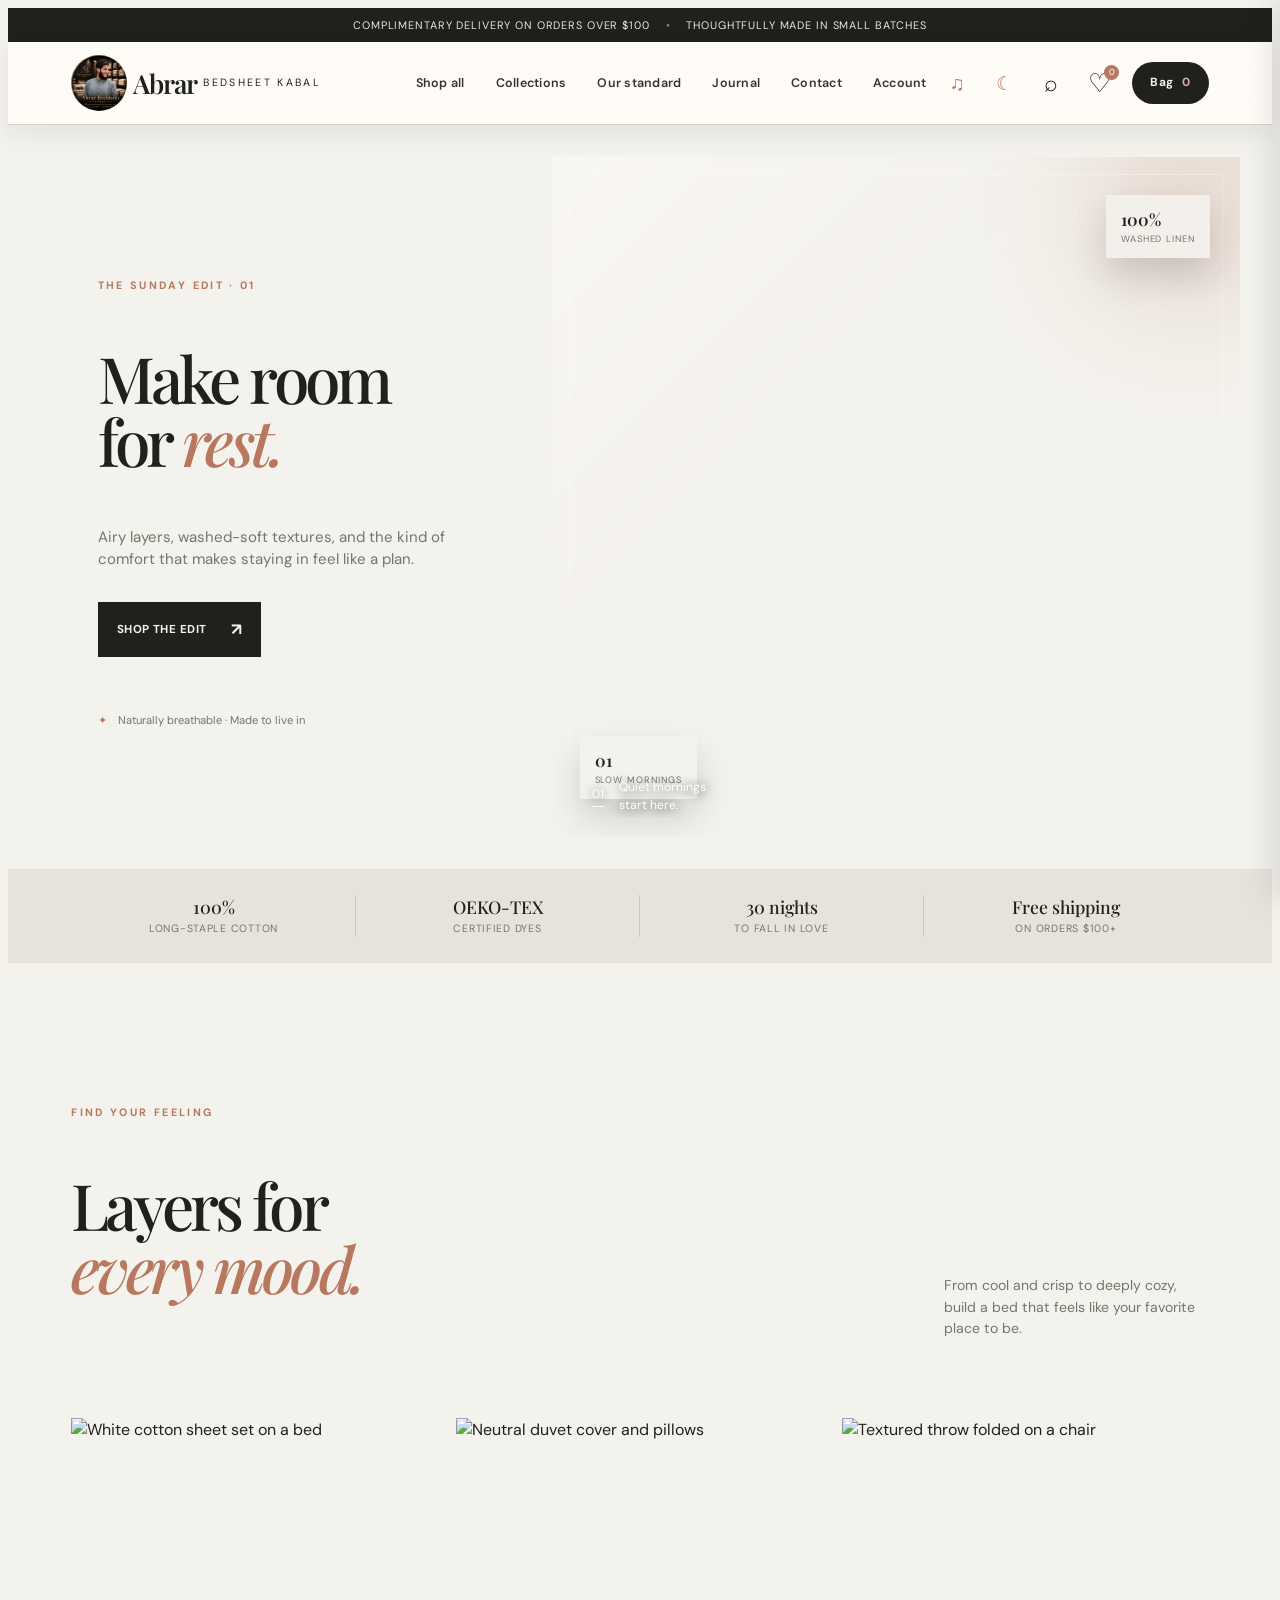
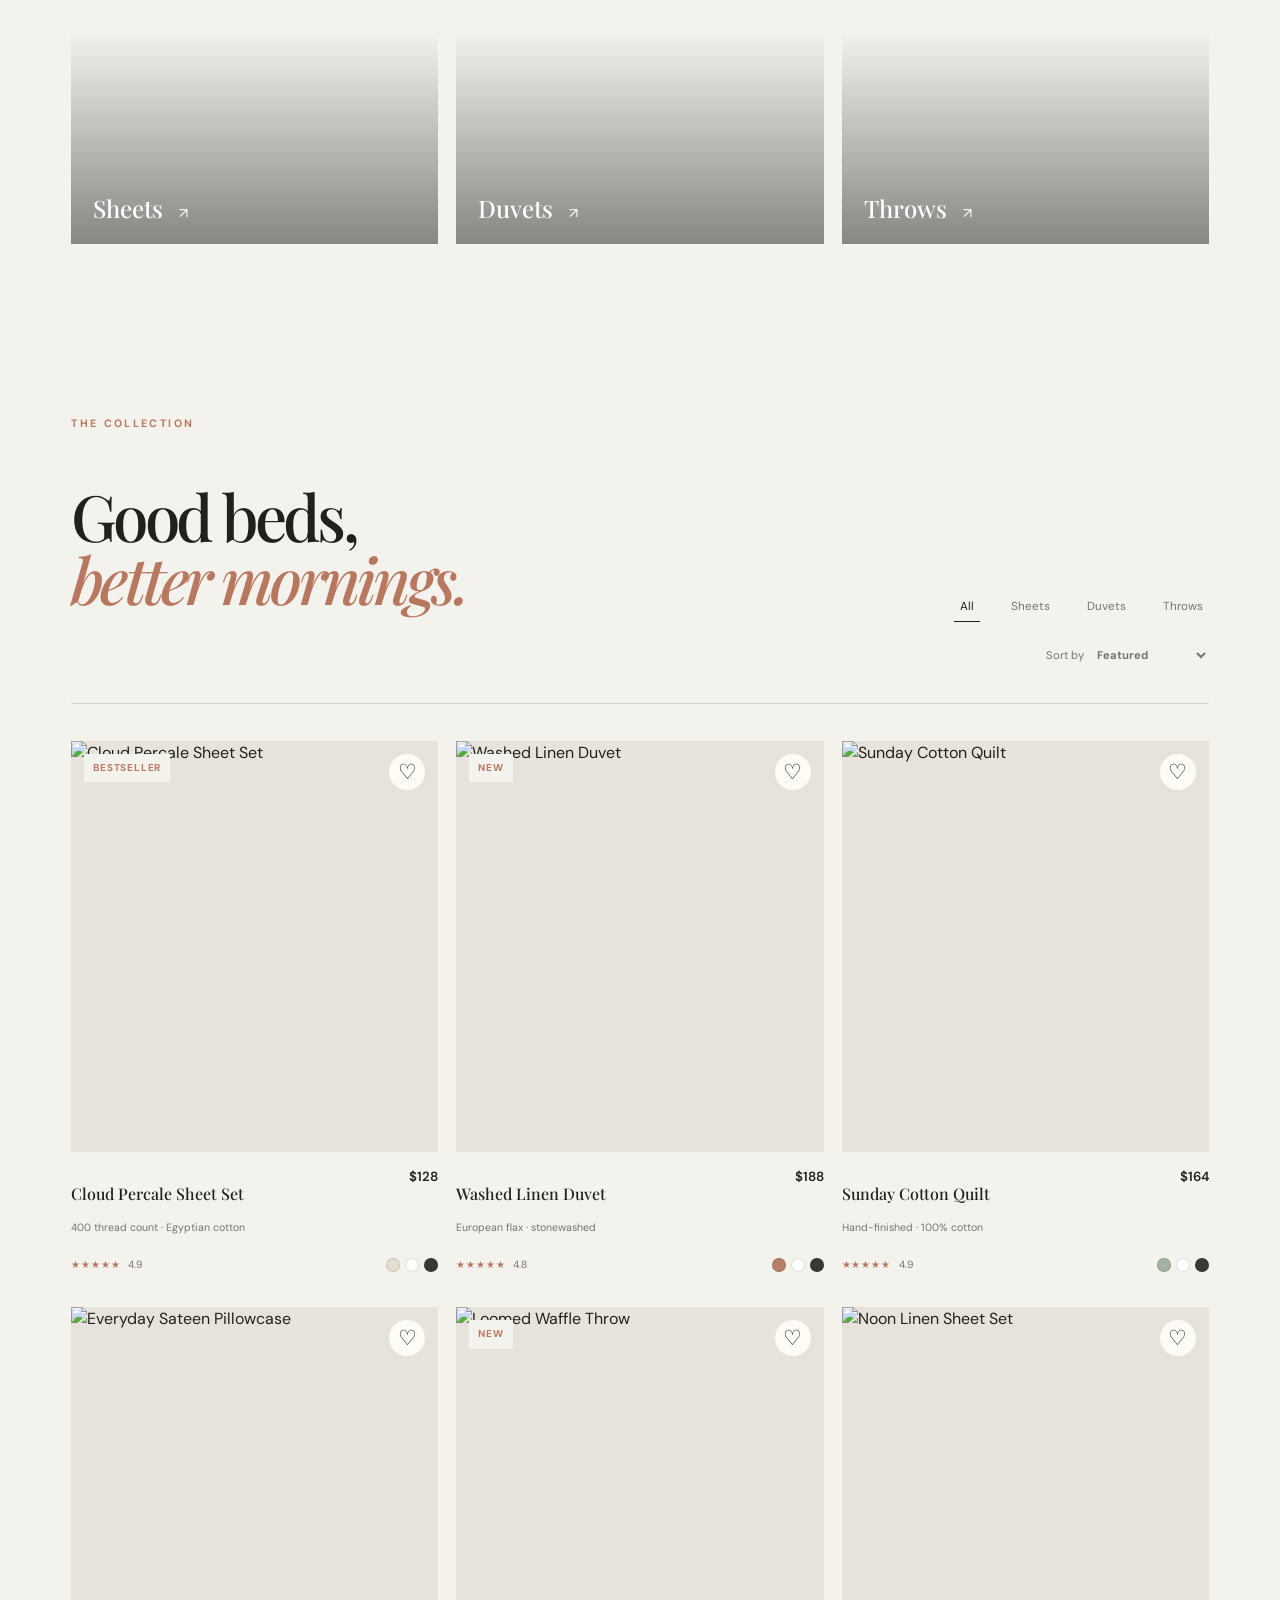
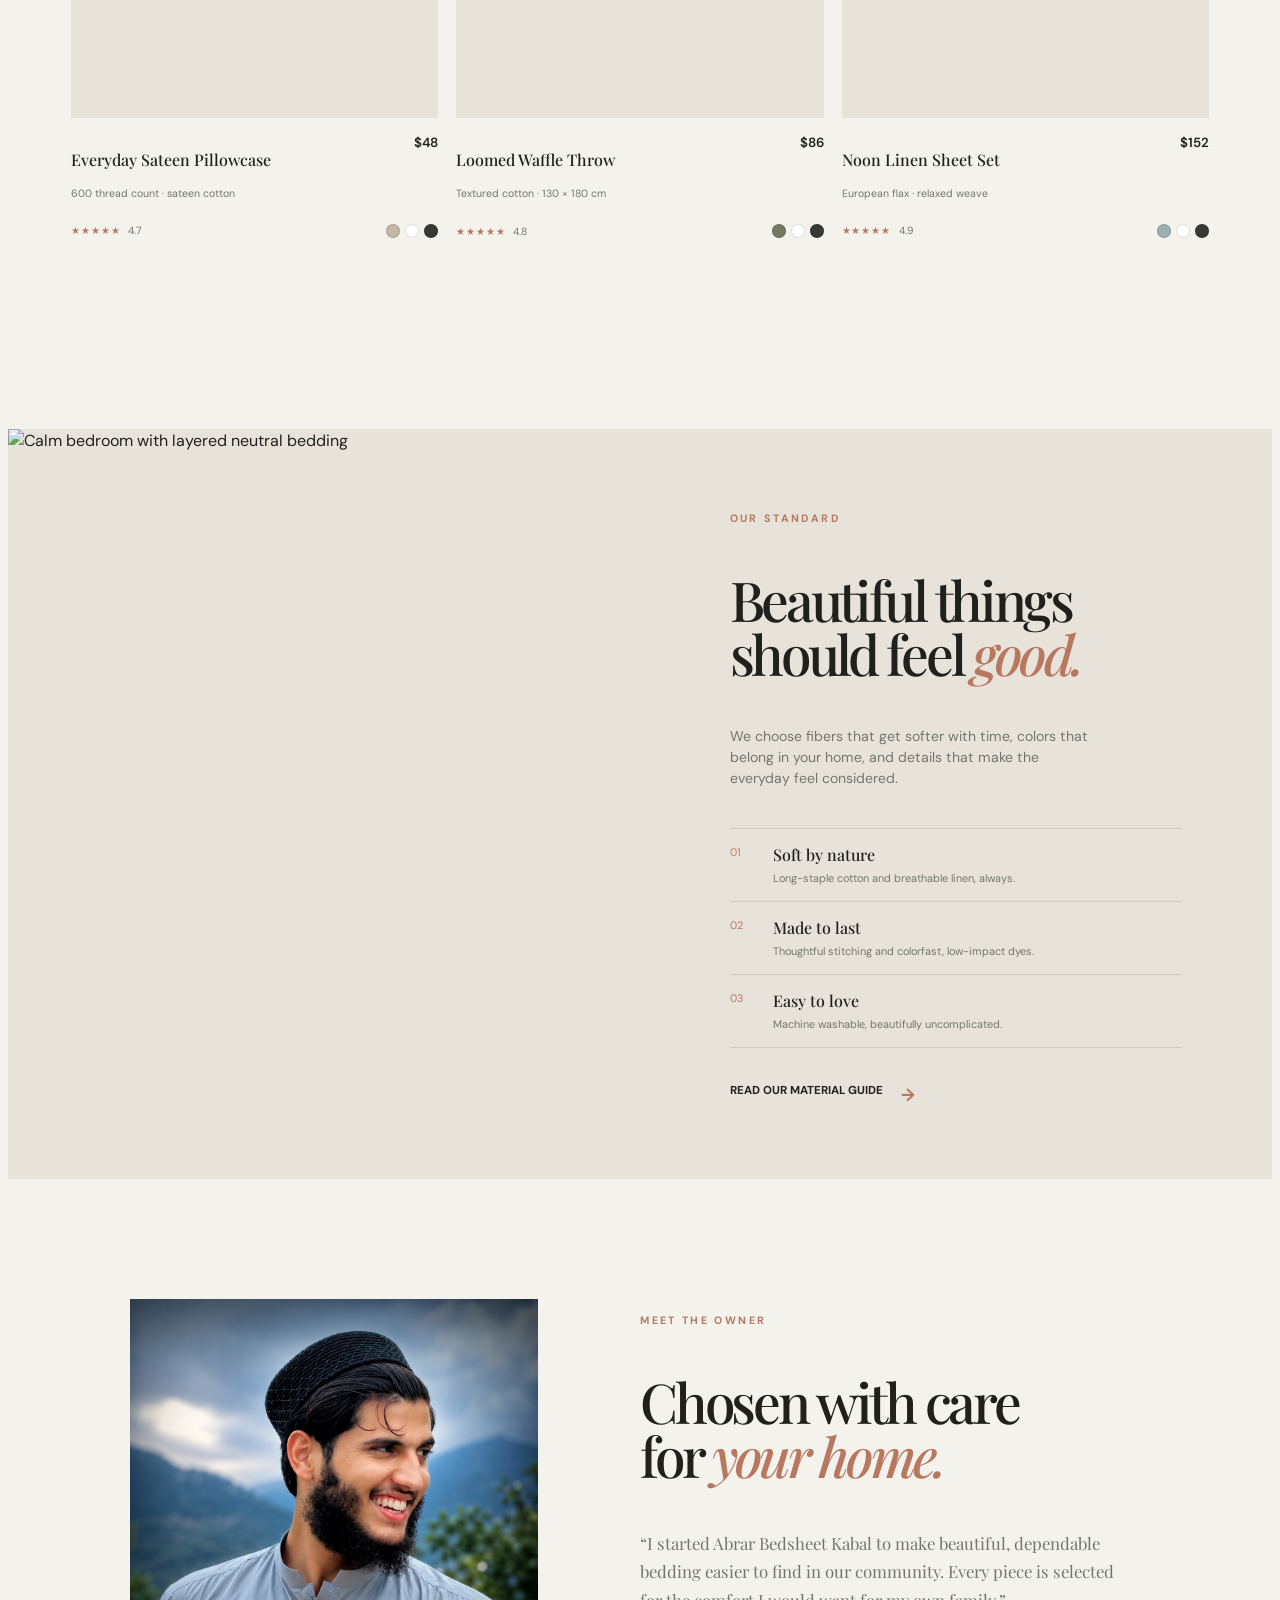
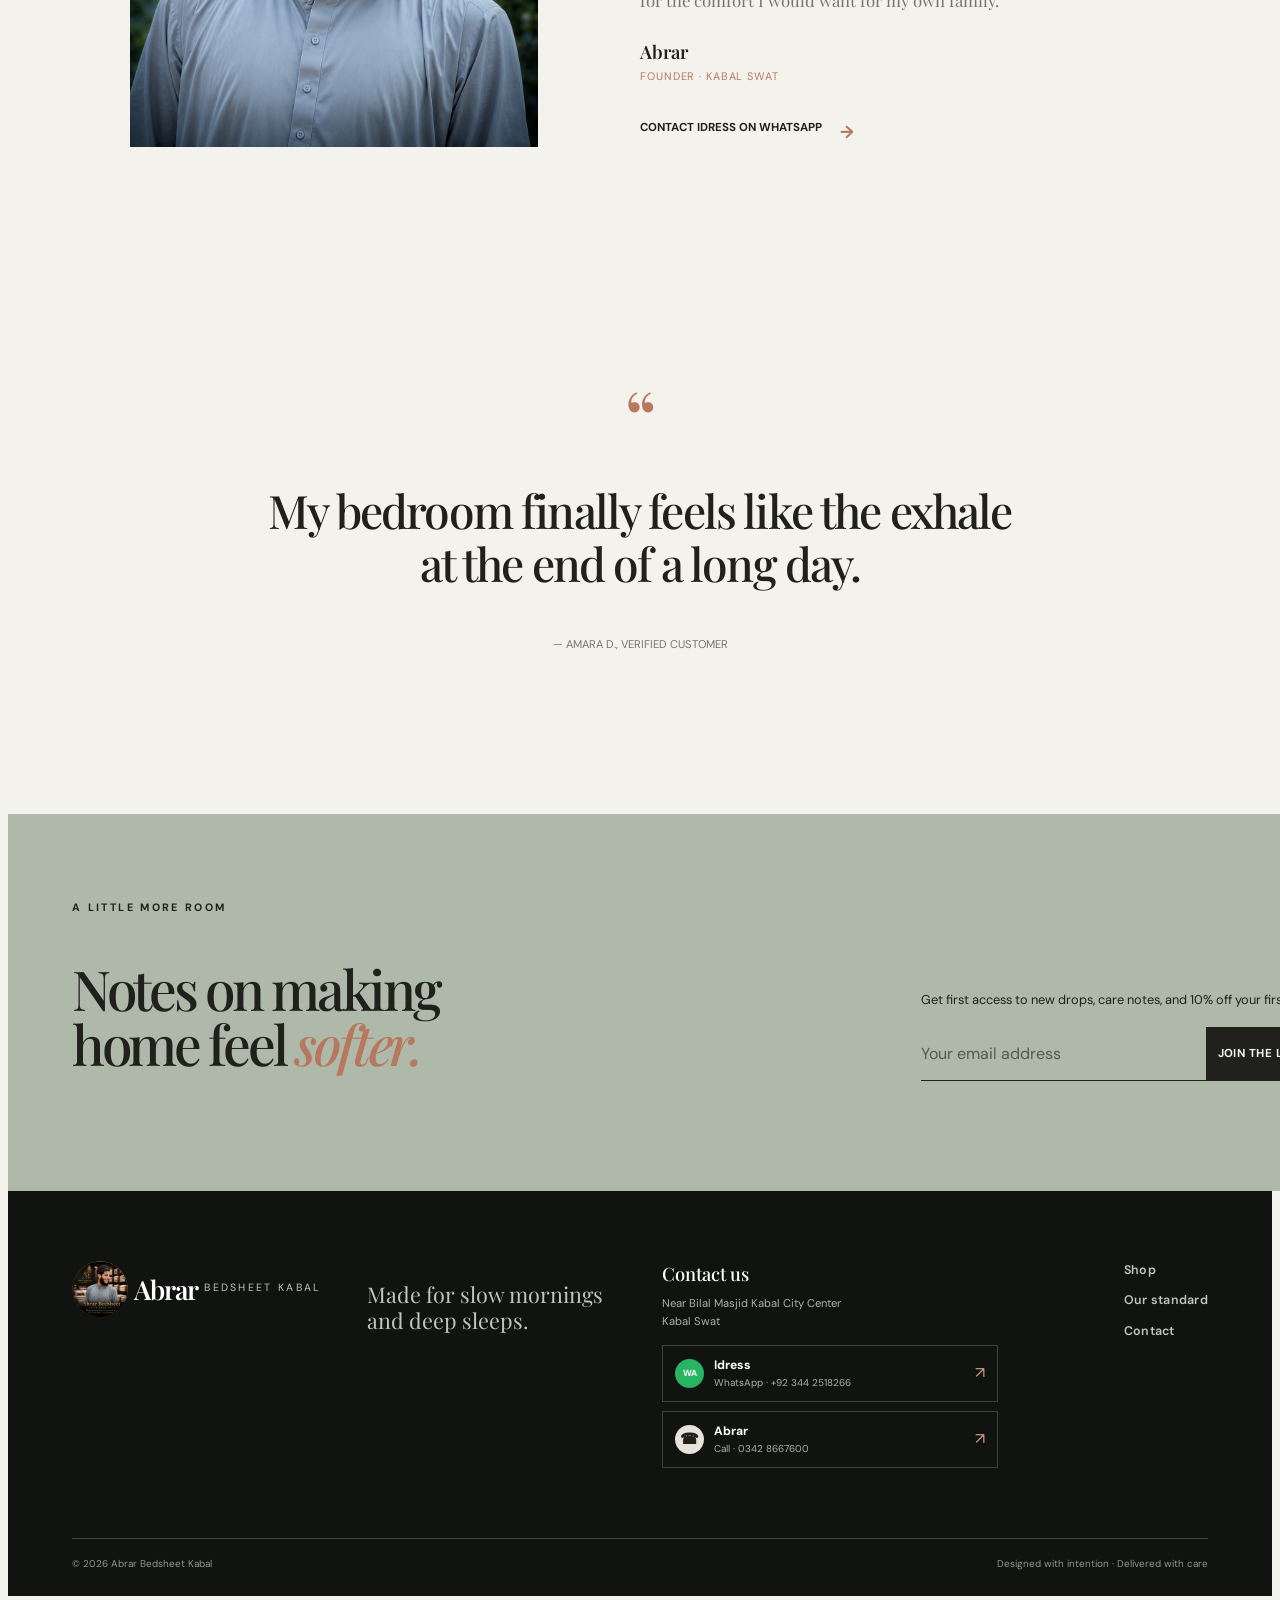
==== commit d12310f3: "Activate full-site background video fetching" ====
--- a/index.html
+++ b/index.html
@@ -5,19 +5,32 @@
   <meta name="viewport" content="width=device-width, initial-scale=1.0">
   <meta name="description" content="Abrar Bedsheet Kabal offers beautiful, comfortable bedsheets near Bilal Masjid Kabal City Center Kabal Swat.">
   <title>Abrar Bedsheet Kabal | Premium Bedsheets</title>
-  <link rel="stylesheet" href="styles.css?v=7">
+  <link rel="stylesheet" href="styles.css?v=8">
   <link rel="preconnect" href="https://fonts.googleapis.com">
   <link rel="preconnect" href="https://fonts.gstatic.com" crossorigin>
   <link href="https://fonts.googleapis.com/css2?family=DM+Sans:wght@400;500;600;700&family=Playfair+Display:wght@500;600;700&display=swap" rel="stylesheet">
 </head>
 <body>
+  <!-- Fixed Full-Page Atmospheric Ambient Background Video -->
+  <video id="siteBgVideo" class="site-bg-video" autoplay muted playsinline loop src="https://assets.mixkit.co/videos/preview/mixkit-cozy-bedroom-with-made-bed-41584-large.mp4"></video>
+
+  <!-- Cozy Ambient Soundscape Audio Source -->
+  <audio id="ambientAudio" loop src="https://assets.mixkit.co/active_storage/sfx/2515/2515-preview.mp3"></audio>
+
   <div class="announcement">Complimentary delivery on orders over $100 <span>•</span> Thoughtfully made in small batches</div>
   <header class="site-header" id="siteHeader">
     <div class="container nav-wrap">
       <button class="icon-button mobile-menu-button" id="menuButton" aria-label="Open navigation" aria-expanded="false">☰</button>
       <a class="wordmark" href="#home" aria-label="Abrar Bedsheet Kabal home"><img class="brand-logo" src="logo.png" alt="Abrar Bedsheet Kabal logo"><span class="wordmark__main">Abrar</span><span class="wordmark__sub">Bedsheet Kabal</span></a>
       <nav class="primary-nav" id="primaryNav" aria-label="Primary navigation"><a href="#shop">Shop all</a><a href="#collections">Collections</a><a href="#story">Our standard</a><a href="#journal">Journal</a><a href="#contact">Contact</a><a href="login.html">Account</a></nav>
-      <div class="nav-actions"><button class="icon-button theme-button" id="themeButton" aria-label="Switch to dark theme" title="Change theme">☾</button><button class="icon-button" id="searchButton" aria-label="Open search">⌕</button><button class="icon-button wishlist-button" id="wishlistButton" aria-label="View wishlist">♡<span class="action-count" id="wishlistCount">0</span></button><button class="cart-button" id="cartButton" aria-label="Open shopping bag">Bag <span id="cartCount">0</span></button></div>
+      <div class="nav-actions">
+        <!-- Ambient Soundscape Toggle Button -->
+        <button class="icon-button sound-button" id="ambientSoundToggle" aria-label="Play ambient sound" title="Play cozy ambient sound">♫</button>
+        <button class="icon-button theme-button" id="themeButton" aria-label="Switch to dark theme" title="Change theme">☾</button>
+        <button class="icon-button" id="searchButton" aria-label="Open search">⌕</button>
+        <button class="icon-button wishlist-button" id="wishlistButton" aria-label="View wishlist">♡<span class="action-count" id="wishlistCount">0</span></button>
+        <button class="cart-button" id="cartButton" aria-label="Open shopping bag">Bag <span id="cartCount">0</span></button>
+      </div>
     </div>
     <div class="search-panel" id="searchPanel"><div class="container search-inner"><label for="searchInput">Search the collection</label><input id="searchInput" type="search" placeholder="Try “linen”, “sage”, or “quilt”" autocomplete="off"><button class="icon-button" id="closeSearch" aria-label="Close search">×</button></div></div>
   </header>
@@ -35,7 +48,7 @@
         <div class="bed-scene" aria-label="A softly moving sequence of layered bedding videos">
           <div class="bed-scene__glow"></div>
           
-          <!-- Dual Video Container for Seamless Cross-Fading -->
+          <!-- Dual Video Hero Container for Smooth Cross-Fading -->
           <div class="hero__image-wrap">
             <video id="heroVideoA" class="hero-video active" autoplay muted playsinline src="bed.mp4"></video>
             <video id="heroVideoB" class="hero-video" muted playsinline></video>
--- a/styles.css
+++ b/styles.css
@@ -120,18 +120,23 @@
 margin-inline: auto;
 }
 
-/* STREAMING_CHUNK:Styling background video and header navigation... */
+/* STREAMING_CHUNK:Styling atmospheric background video and header navigation... */
 .site-bg-video {
-opacity: 0.18;
+opacity: 0.16;
 position: fixed;
 inset: 0;
-width: 100%;
-height: 100%;
+width: 100vw;
+height: 100vh;
 object-fit: cover;
 z-index: 0;
 pointer-events: none;
-filter: saturate(1.1) brightness(0.92);
-transition: opacity 0.9s ease;
+filter: saturate(1.15) brightness(0.92);
+transition: opacity 0.8s ease;
+}
+
+:root[data-theme="dark"] .site-bg-video {
+opacity: 0.10;
+filter: saturate(1.2) brightness(0.7) contrast(1.1);
 }
 
 .site-bg-video.is-transitioning {
@@ -162,7 +167,7 @@
 }
 
 .site-header {
-background: #fffdf8;
+background: rgba(255, 253, 248, 0.92);
 border-bottom: 1px solid #d9d5cc;
 box-shadow: 0 8px 24px rgba(32, 33, 29, 0.08);
 position: sticky;
@@ -172,6 +177,10 @@
 transition: background-color 0.35s ease, border-color 0.35s ease, box-shadow 0.35s ease;
 }
 
+:root[data-theme="dark"] .site-header {
+background: rgba(17, 19, 17, 0.92);
+}
+
 .nav-wrap {
 align-items: center;
 display: flex;
@@ -179,7 +188,6 @@
 justify-content: space-between;
 }
 
-/* STREAMING_CHUNK:Styling wordmark, brand logo, and action buttons... */
 .wordmark {
 align-items: center;
 display: inline-flex;
@@ -248,6 +256,22 @@
 min-height: 36px;
 min-width: 32px;
 position: relative;
+}
+
+.sound-button {
+color: var(--clay);
+font-size: 1.25rem;
+transition: transform 0.2s;
+}
+
+.sound-button.is-playing {
+animation: pulseSound 1.8s ease-in-out infinite;
+color: #28b463;
+}
+
+@keyframes pulseSound {
+0%, 100% { transform: scale(1); }
+50% { transform: scale(1.2); }
 }
 
 .mobile-menu-button {
@@ -458,7 +482,6 @@
 z-index: 1;
 }
 
-/* Hero Image Wrap Container */
 .hero__image-wrap {
 animation: beddingDrift 9s ease-in-out infinite;
 height: 100%;
@@ -468,7 +491,6 @@
 width: 100%;
 }
 
-/* Dual Video Stacking & Seamless Cross-fade Styling */
 .hero-video {
 position: absolute;
 top: 0;
@@ -484,13 +506,11 @@
 animation: fabricBreath 9s ease-in-out infinite;
 }
 
-/* Active Video State */
 .hero-video.active {
 opacity: 1;
 z-index: 2;
 }
 
-/* STREAMING_CHUNK:Styling badges, overlays, and hero caption... */
 .bed-scene__float {
 animation: floatBadge 6s ease-in-out infinite;
 background: rgba(244, 242, 237, 0.88);
@@ -640,7 +660,7 @@
 margin-left: 10px;
 }
 
-/* STREAMING_CHUNK:Styling shop toolbar, filter tabs, and sort controls... */
+/* STREAMING_CHUNK:Styling shop toolbar, filter tabs, and product cards... */
 .shop-section {
 background: var(--paper);
 padding-top: 30px;
@@ -691,7 +711,6 @@
 padding-left: 6px;
 }
 
-/* STREAMING_CHUNK:Configuring product cards, swatches, and quick add button... */
 .product-grid {
 display: grid;
 gap: 34px 18px;
@@ -1449,7 +1468,6 @@
 .footer__bottom { gap: 8px; flex-direction: column; margin-top: 50px; }
 }
 
-/* STREAMING_CHUNK:Configuring mobile header and grid layout breakpoints... */
 @media (max-width: 500px) {
 .announcement { font-size: 0.57rem; }
 .wordmark__main { font-size: 1.4rem; }
@@ -1471,181 +1489,4 @@
 .cart-drawer { padding: 25px 20px; }
 .search-inner label { font-size: 0.9rem; }
 .search-inner { gap: 8px; }
-}
-
-/* STREAMING_CHUNK:Styling user authentication card and provider buttons... */
-.auth-page {
-min-height: 100vh;
-overflow: hidden;
-}
-
-.auth-shell {
-align-items: center;
-display: flex;
-flex-direction: column;
-justify-content: center;
-min-height: 100vh;
-padding: 40px 20px;
-position: relative;
-z-index: 1;
-}
-
-.auth-wordmark {
-margin-bottom: 28px;
-}
-
-.auth-card {
-background: rgba(255, 254, 250, 0.92);
-box-shadow: 0 24px 80px rgba(32, 33, 29, 0.18);
-max-width: 460px;
-padding: clamp(30px, 6vw, 58px);
-width: 100%;
-}
-
-:root[data-theme="dark"] .auth-card {
-background: rgba(25, 27, 24, 0.94);
-}
-
-.auth-card h1 {
-font-size: clamp(2.5rem, 8vw, 4.2rem);
-}
-
-.auth-intro {
-color: var(--muted);
-font-size: 0.88rem;
-margin: 20px 0 30px;
-max-width: 330px;
-}
-
-.auth-form {
-display: flex;
-flex-direction: column;
-gap: 9px;
-}
-
-.auth-form label {
-font-size: 0.7rem;
-font-weight: 700;
-letter-spacing: 0.08em;
-margin-top: 8px;
-text-transform: uppercase;
-}
-
-.auth-form input {
-background: transparent;
-border: 0;
-border-bottom: 1px solid var(--line);
-outline: 0;
-padding: 12px 0;
-}
-
-.auth-form input:focus {
-border-color: var(--clay);
-}
-
-.auth-form .button {
-margin-top: 21px;
-}
-
-.auth-form .button:disabled {
-cursor: wait;
-opacity: 0.6;
-}
-
-.auth-divider {
-align-items: center;
-color: var(--muted);
-display: flex;
-font-size: 0.65rem;
-gap: 12px;
-justify-content: center;
-margin: 25px 0 15px;
-text-transform: uppercase;
-}
-
-.auth-divider::before,
-.auth-divider::after {
-background: var(--line);
-content: '';
-height: 1px;
-width: 100%;
-}
-
-.provider-buttons {
-display: grid;
-gap: 8px;
-grid-template-columns: repeat(3, 1fr);
-}
-
-.provider-button {
-align-items: center;
-background: transparent;
-border: 1px solid var(--line);
-display: flex;
-flex-direction: column;
-font-size: 0.64rem;
-gap: 5px;
-justify-content: center;
-min-height: 70px;
-transition: border-color 0.2s, transform 0.2s;
-}
-
-.provider-button:hover {
-border-color: var(--clay);
-transform: translateY(-2px);
-}
-
-.provider-button span {
-font-size: 1.15rem;
-font-weight: 700;
-}
-
-.provider-button[data-provider="facebook"] span {
-color: #1877f2;
-font-family: Arial, sans-serif;
-}
-
-.provider-button[data-provider="apple"] span {
-font-size: 1.35rem;
-}
-
-.auth-message {
-color: var(--clay);
-font-size: 0.75rem;
-min-height: 20px;
-padding-top: 16px;
-}
-
-.auth-message.is-error {
-color: #a44f43;
-}
-
-.auth-switch,
-.auth-home-link {
-background: none;
-color: var(--muted);
-display: block;
-font-size: 0.7rem;
-margin-top: 16px;
-text-align: center;
-width: 100%;
-}
-
-.auth-switch:hover,
-.auth-home-link:hover {
-color: var(--clay);
-}
-
-.auth-home-link {
-color: var(--ink);
-font-weight: 700;
-letter-spacing: 0.04em;
-margin-top: 28px;
-text-transform: uppercase;
-}
-
-.auth-home-link span {
-color: var(--clay);
-font-size: 1rem;
-margin-left: 8px;
 }
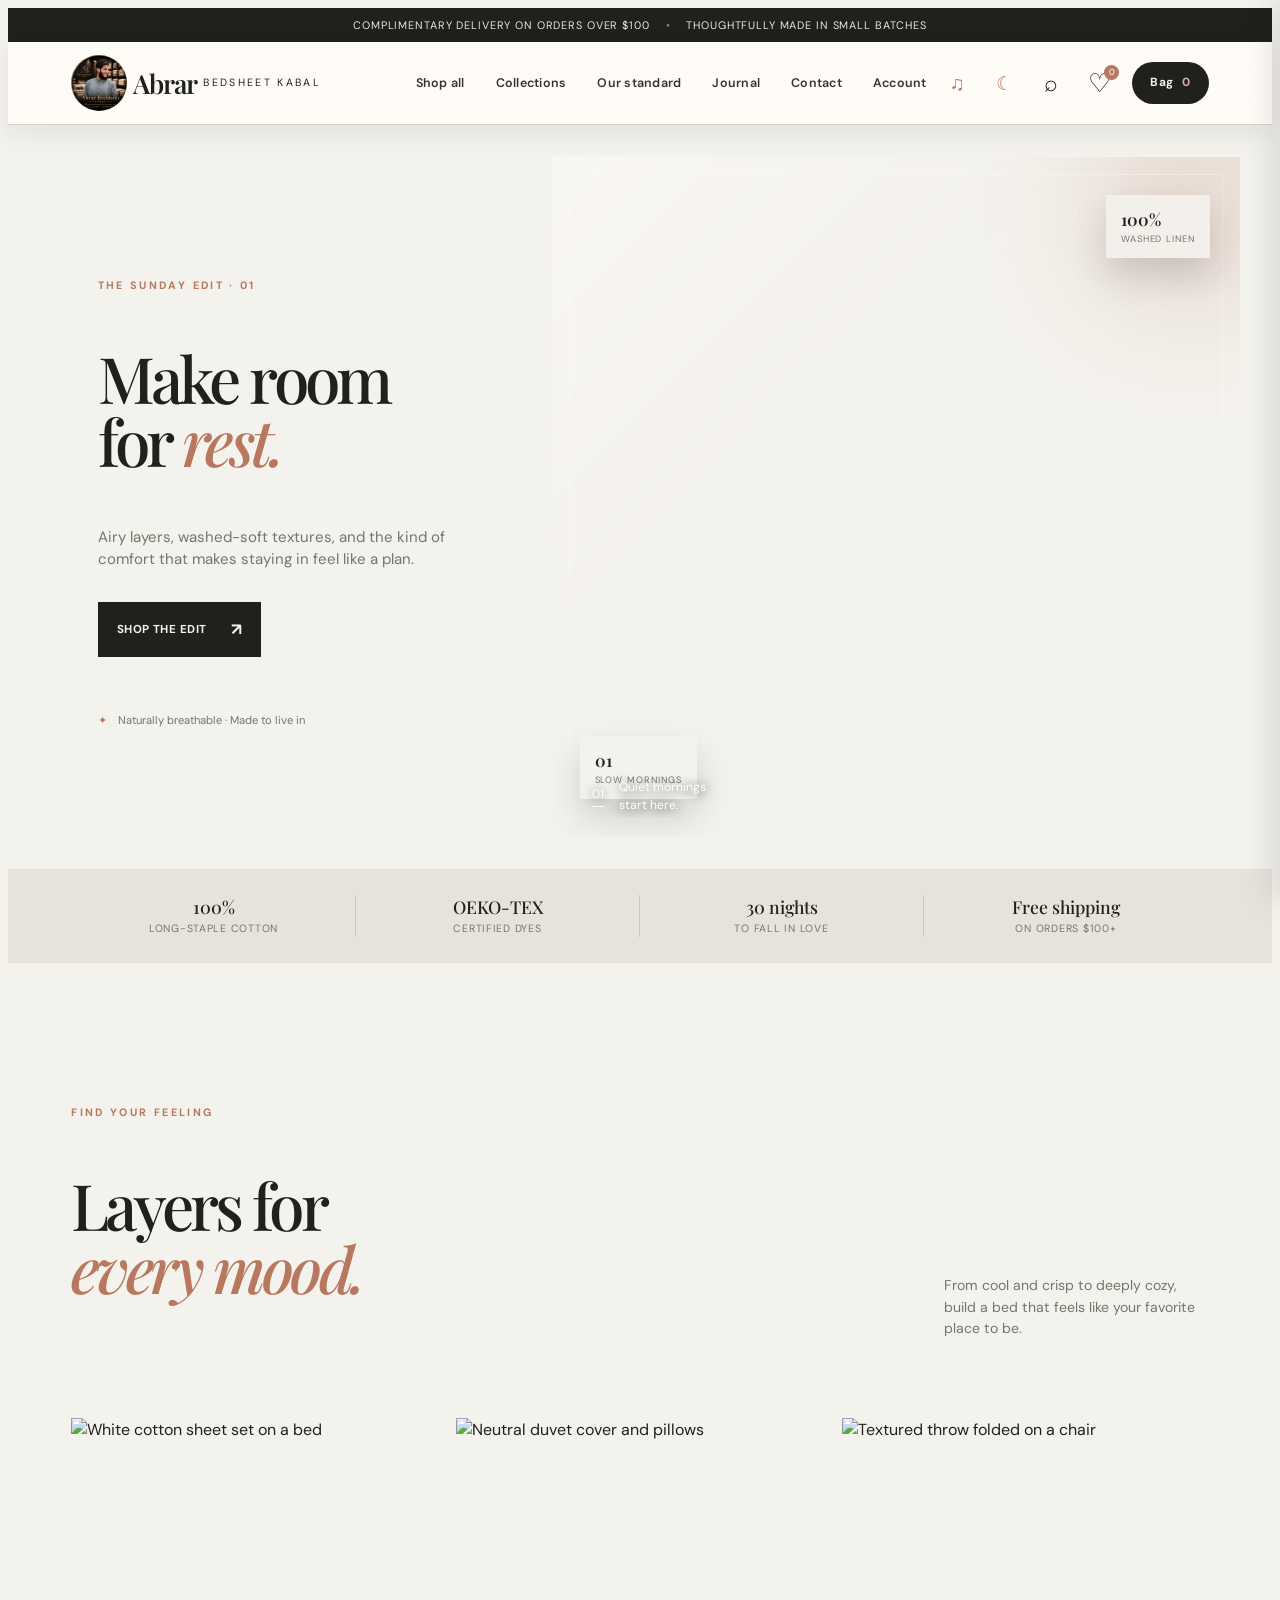
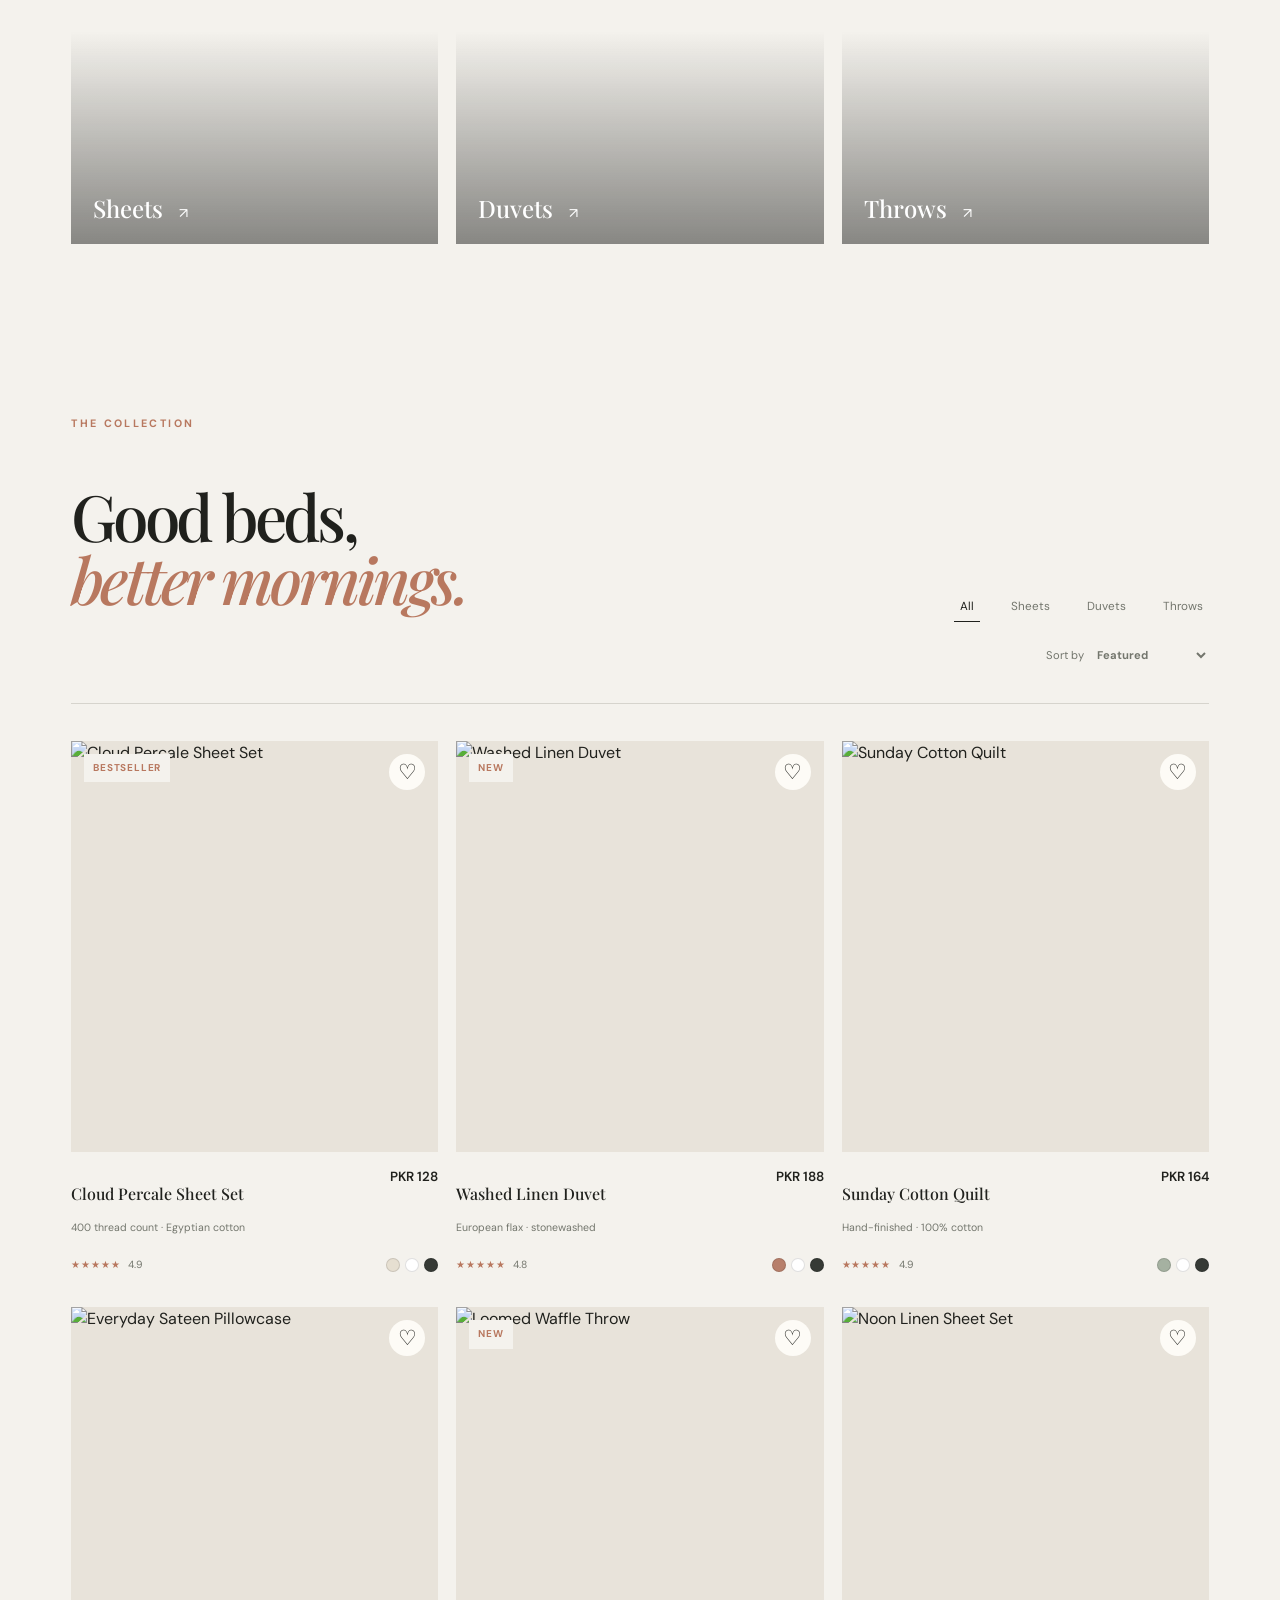
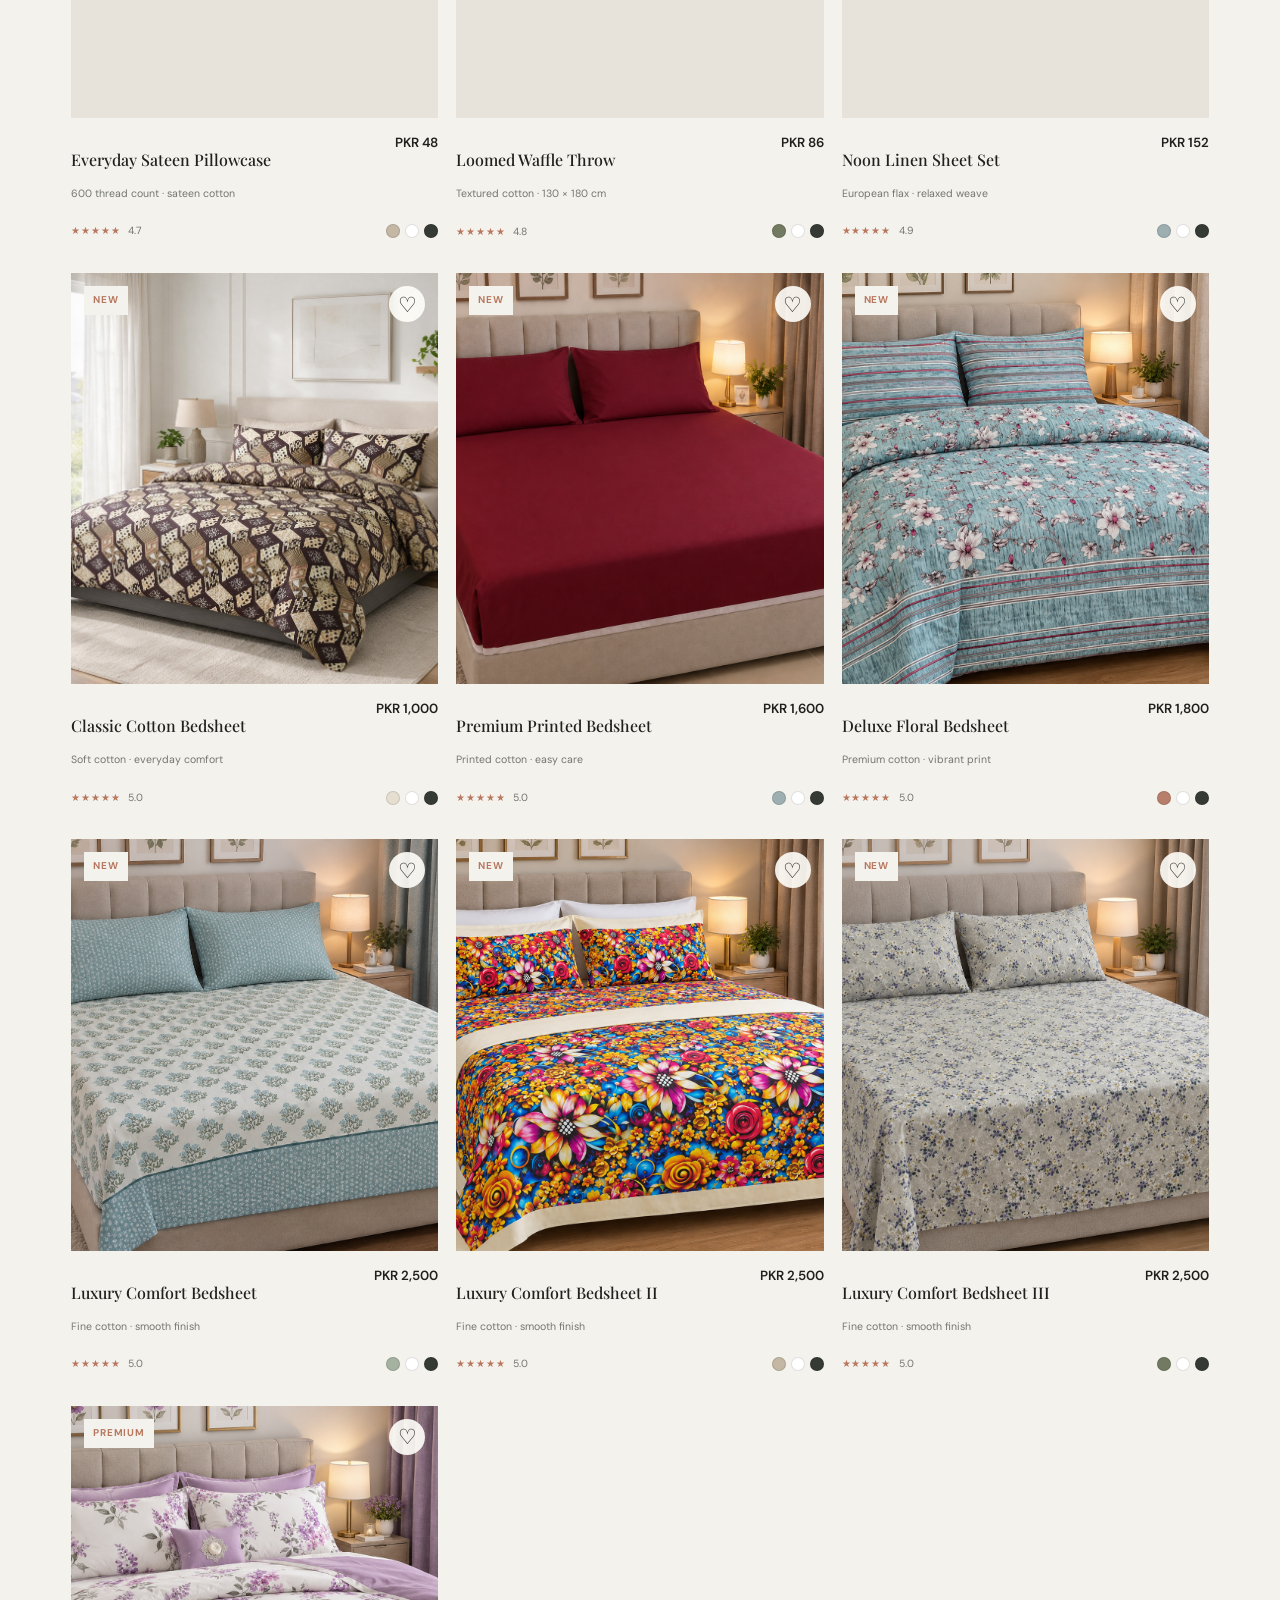
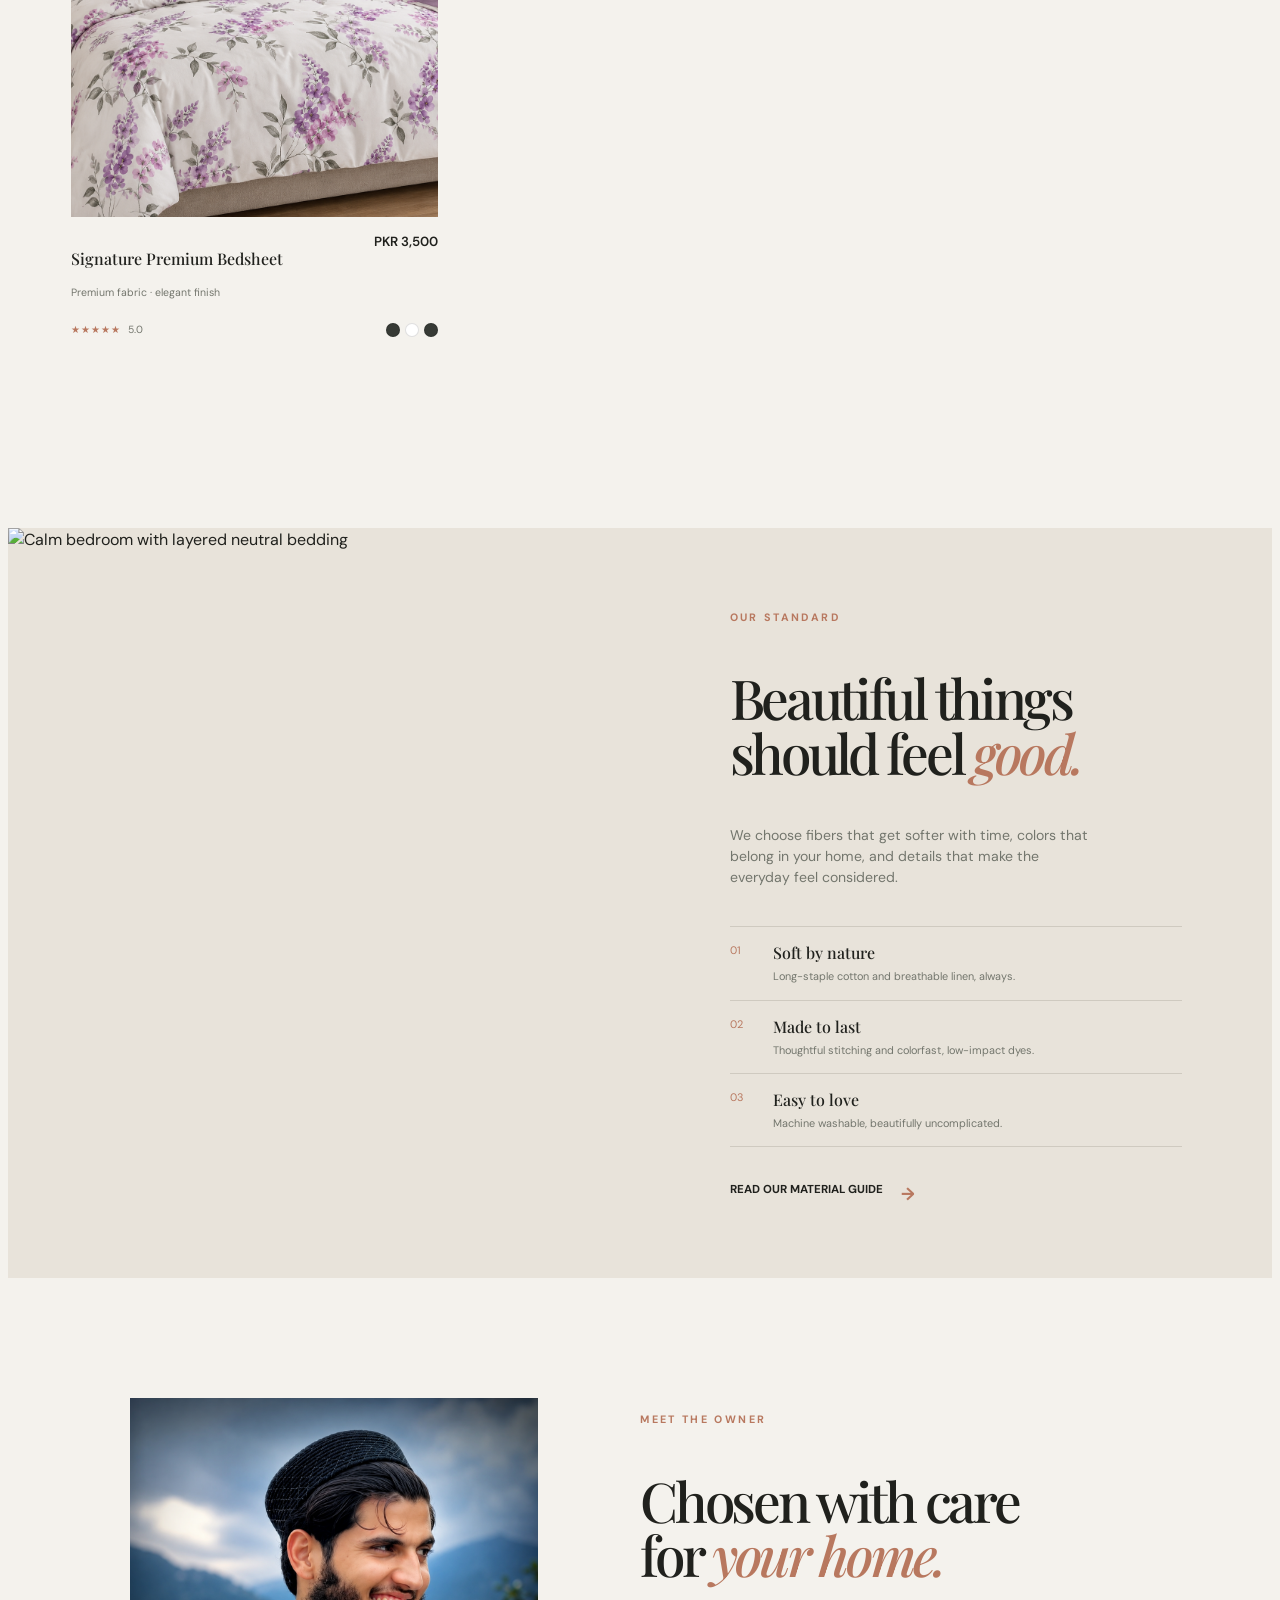
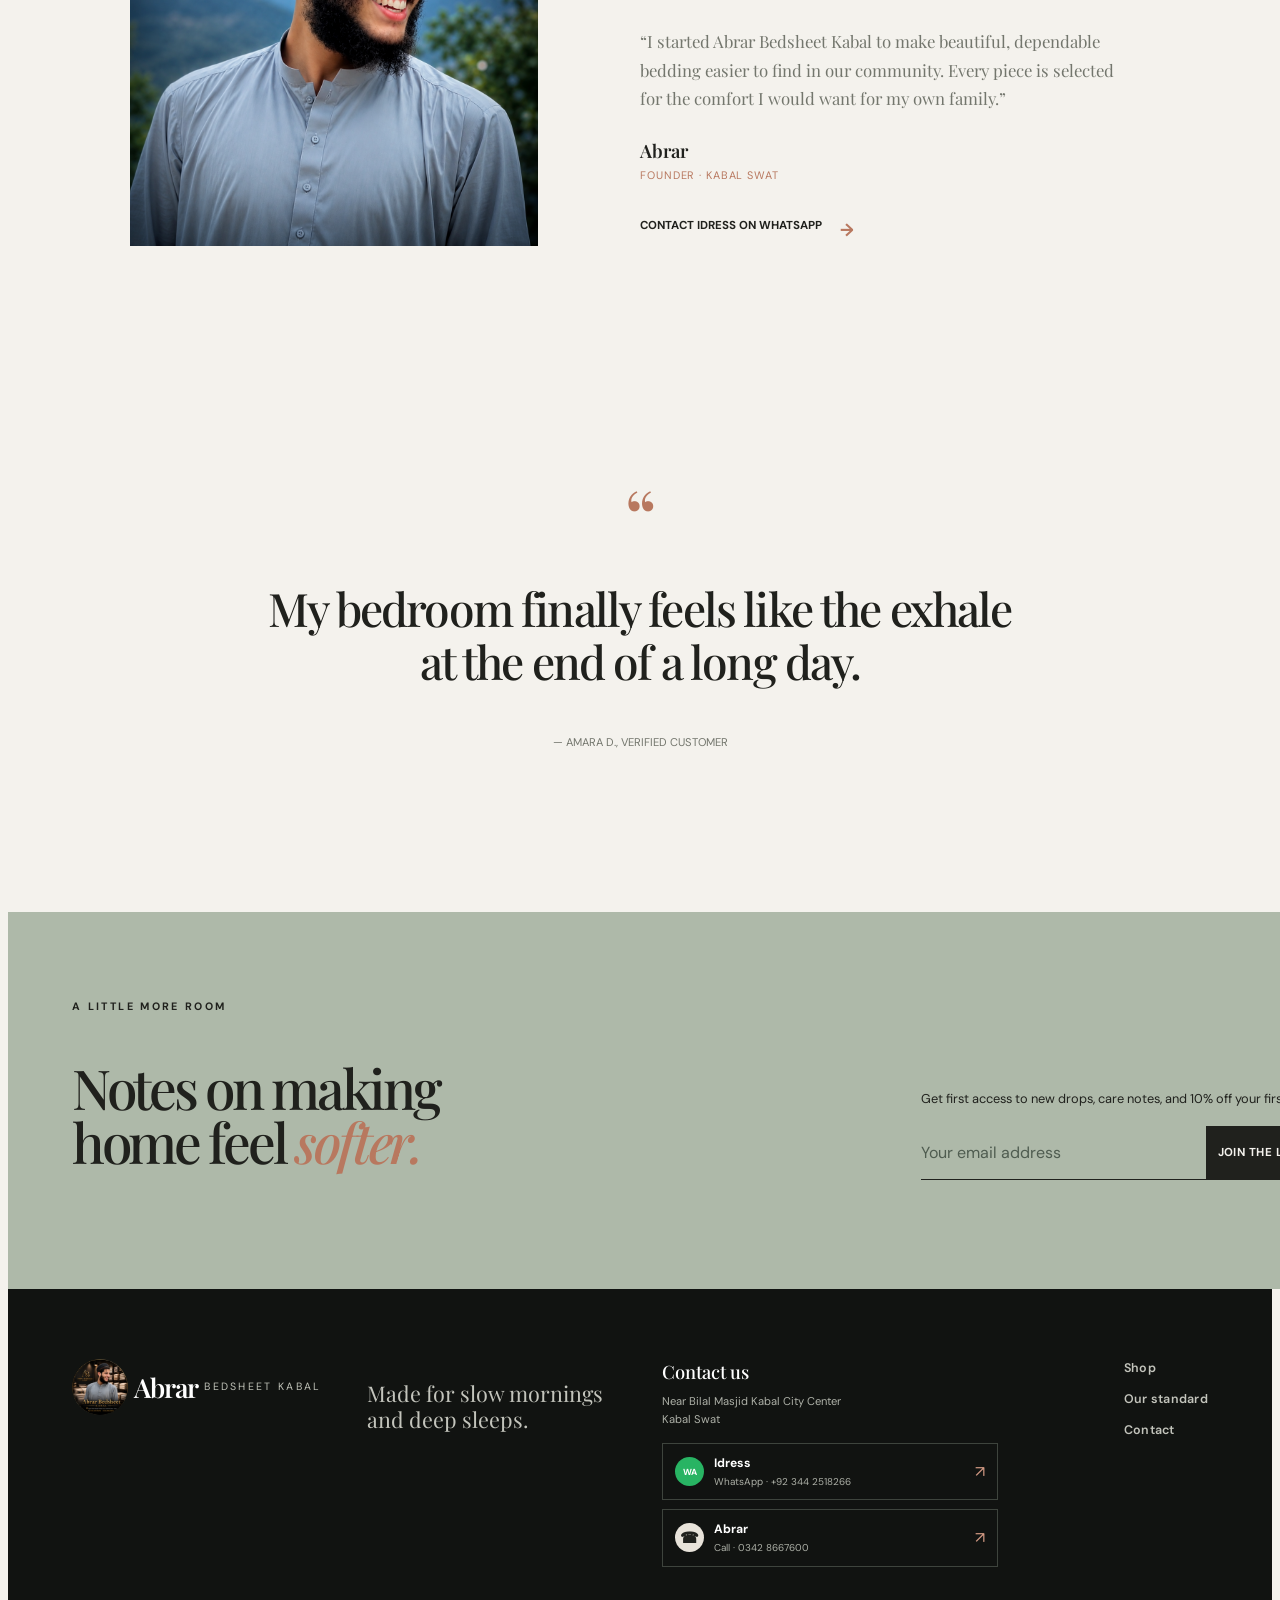
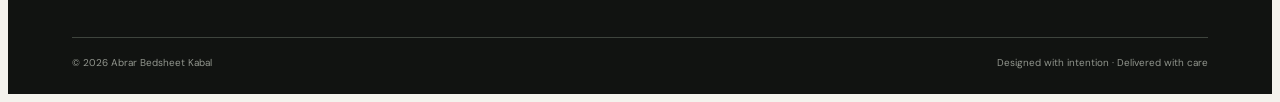
==== commit d57d43bc: "Added real product images and updated pricing" ====
--- a/index.html
+++ b/index.html
@@ -185,7 +185,16 @@
   <script type="module" src="background-video.js"></script>
   <script>
     const products = [{ id: 1, name: 'Cloud Percale Sheet Set', category: 'Sheets', material: '400 thread count · Egyptian cotton', price: 128, rating: '4.9', image: 'https://images.unsplash.com/photo-1584100936595-c0654b55a2e2?auto=format&fit=crop&w=800&q=85', color: 'ivory', tag: 'Bestseller' }, { id: 2, name: 'Washed Linen Duvet', category: 'Duvets', material: 'European flax · stonewashed', price: 188, rating: '4.8', image: 'https://images.unsplash.com/photo-1600494603989-9650cf6ddd3d?auto=format&fit=crop&w=800&q=85', color: 'clay', tag: 'New' }, { id: 3, name: 'Sunday Cotton Quilt', category: 'Throws', material: 'Hand-finished · 100% cotton', price: 164, rating: '4.9', image: 'https://images.unsplash.com/photo-1595526114035-0d45ed16cfbf?auto=format&fit=crop&w=800&q=85', color: 'sage', tag: '' }, { id: 4, name: 'Everyday Sateen Pillowcase', category: 'Sheets', material: '600 thread count · sateen cotton', price: 48, rating: '4.7', image: 'https://images.unsplash.com/photo-1616486338812-3dadae4b4ace?auto=format&fit=crop&w=800&q=85', color: 'oat', tag: '' }, { id: 5, name: 'Loomed Waffle Throw', category: 'Throws', material: 'Textured cotton · 130 × 180 cm', price: 86, rating: '4.8', image: 'https://images.unsplash.com/photo-1555041469-a586c61ea9bc?auto=format&fit=crop&w=800&q=85', color: 'olive', tag: 'New' }, { id: 6, name: 'Noon Linen Sheet Set', category: 'Sheets', material: 'European flax · relaxed weave', price: 152, rating: '4.9', image: 'https://images.unsplash.com/photo-1616594039964-ae9021a400a0?auto=format&fit=crop&w=800&q=85', color: 'sky', tag: '' }];
-    let activeFilter = 'All'; let searchTerm = ''; let cart = []; let wishlist = new Set(); let showWishlistOnly = false; const grid = document.getElementById('productGrid'); const emptyState = document.getElementById('emptyState'); const money = value => `$${value.toLocaleString('en-US')}`;
+    products.push(
+      { id: 7, name: 'Classic Cotton Bedsheet', category: 'Sheets', material: 'Soft cotton · everyday comfort', price: 1000, rating: '5.0', image: '1000-1.jpeg', color: 'ivory', tag: 'New' },
+      { id: 8, name: 'Premium Printed Bedsheet', category: 'Sheets', material: 'Printed cotton · easy care', price: 1600, rating: '5.0', image: '1600-1.png', color: 'sky', tag: 'New' },
+      { id: 9, name: 'Deluxe Floral Bedsheet', category: 'Sheets', material: 'Premium cotton · vibrant print', price: 1800, rating: '5.0', image: '1800-1.png', color: 'clay', tag: 'New' },
+      { id: 10, name: 'Luxury Comfort Bedsheet', category: 'Sheets', material: 'Fine cotton · smooth finish', price: 2500, rating: '5.0', image: '2500-1.png', color: 'sage', tag: 'New' },
+      { id: 11, name: 'Luxury Comfort Bedsheet II', category: 'Sheets', material: 'Fine cotton · smooth finish', price: 2500, rating: '5.0', image: '2500-2.png', color: 'oat', tag: 'New' },
+      { id: 12, name: 'Luxury Comfort Bedsheet III', category: 'Sheets', material: 'Fine cotton · smooth finish', price: 2500, rating: '5.0', image: '2500-3.png', color: 'olive', tag: 'New' },
+      { id: 13, name: 'Signature Premium Bedsheet', category: 'Sheets', material: 'Premium fabric · elegant finish', price: 3500, rating: '5.0', image: '3500-1.png', color: 'dark', tag: 'Premium' }
+    );
+    let activeFilter = 'All'; let searchTerm = ''; let cart = []; let wishlist = new Set(); let showWishlistOnly = false; const grid = document.getElementById('productGrid'); const emptyState = document.getElementById('emptyState'); const money = value => `PKR ${value.toLocaleString('en-PK')}`;
     function visibleProducts() { const sort = document.getElementById('sortSelect').value; let items = products.filter(product => (!showWishlistOnly || wishlist.has(product.id)) && (activeFilter === 'All' || product.category === activeFilter) && `${product.name} ${product.category} ${product.material} ${product.color}`.toLowerCase().includes(searchTerm.toLowerCase())); if (sort === 'low') items.sort((a, b) => a.price - b.price); if (sort === 'high') items.sort((a, b) => b.price - a.price); return items; }
     function renderProducts() { const items = visibleProducts(); emptyState.classList.toggle('is-visible', !items.length); grid.innerHTML = items.map(product => `<article class="product-card"><div class="product-image"><img src="${product.image}" alt="${product.name}">${product.tag ? `<span class="product-tag">${product.tag}</span>` : ''}<button class="heart-button ${wishlist.has(product.id) ? 'is-liked' : ''}" data-wishlist="${product.id}" aria-label="${wishlist.has(product.id) ? 'Remove' : 'Add'} ${product.name} ${wishlist.has(product.id) ? 'from' : 'to'} wishlist">${wishlist.has(product.id) ? '♥' : '♡'}</button><button class="quick-add" data-add="${product.id}">Add to bag <span>+</span></button></div><div class="product-info"><div><h3>${product.name}</h3><p>${product.material}</p></div><strong>${money(product.price)}</strong></div><div class="product-meta"><span>★★★★★ <b>${product.rating}</b></span><div class="swatches"><i class="swatch swatch--${product.color}"></i><i class="swatch swatch--white"></i><i class="swatch swatch--dark"></i></div></div></article>`).join(''); }
     function renderCart() { const itemCount = cart.reduce((sum, item) => sum + item.quantity, 0); document.getElementById('cartCount').textContent = itemCount; document.getElementById('cartEmpty').hidden = cart.length > 0; document.getElementById('cartFooter').hidden = cart.length === 0; document.getElementById('cartItems').innerHTML = cart.map(item => `<div class="cart-item"><img src="${item.image}" alt="${item.name}"><div class="cart-item__info"><h3>${item.name}</h3><p>${money(item.price)}</p><div class="quantity"><button data-quantity="${item.id}" data-change="-1" aria-label="Decrease quantity">−</button><span>${item.quantity}</span><button data-quantity="${item.id}" data-change="1" aria-label="Increase quantity">+</button><button class="remove-item" data-remove="${item.id}">Remove</button></div></div></div>`).join(''); document.getElementById('cartSubtotal').textContent = money(cart.reduce((sum, item) => sum + item.price * item.quantity, 0)); }
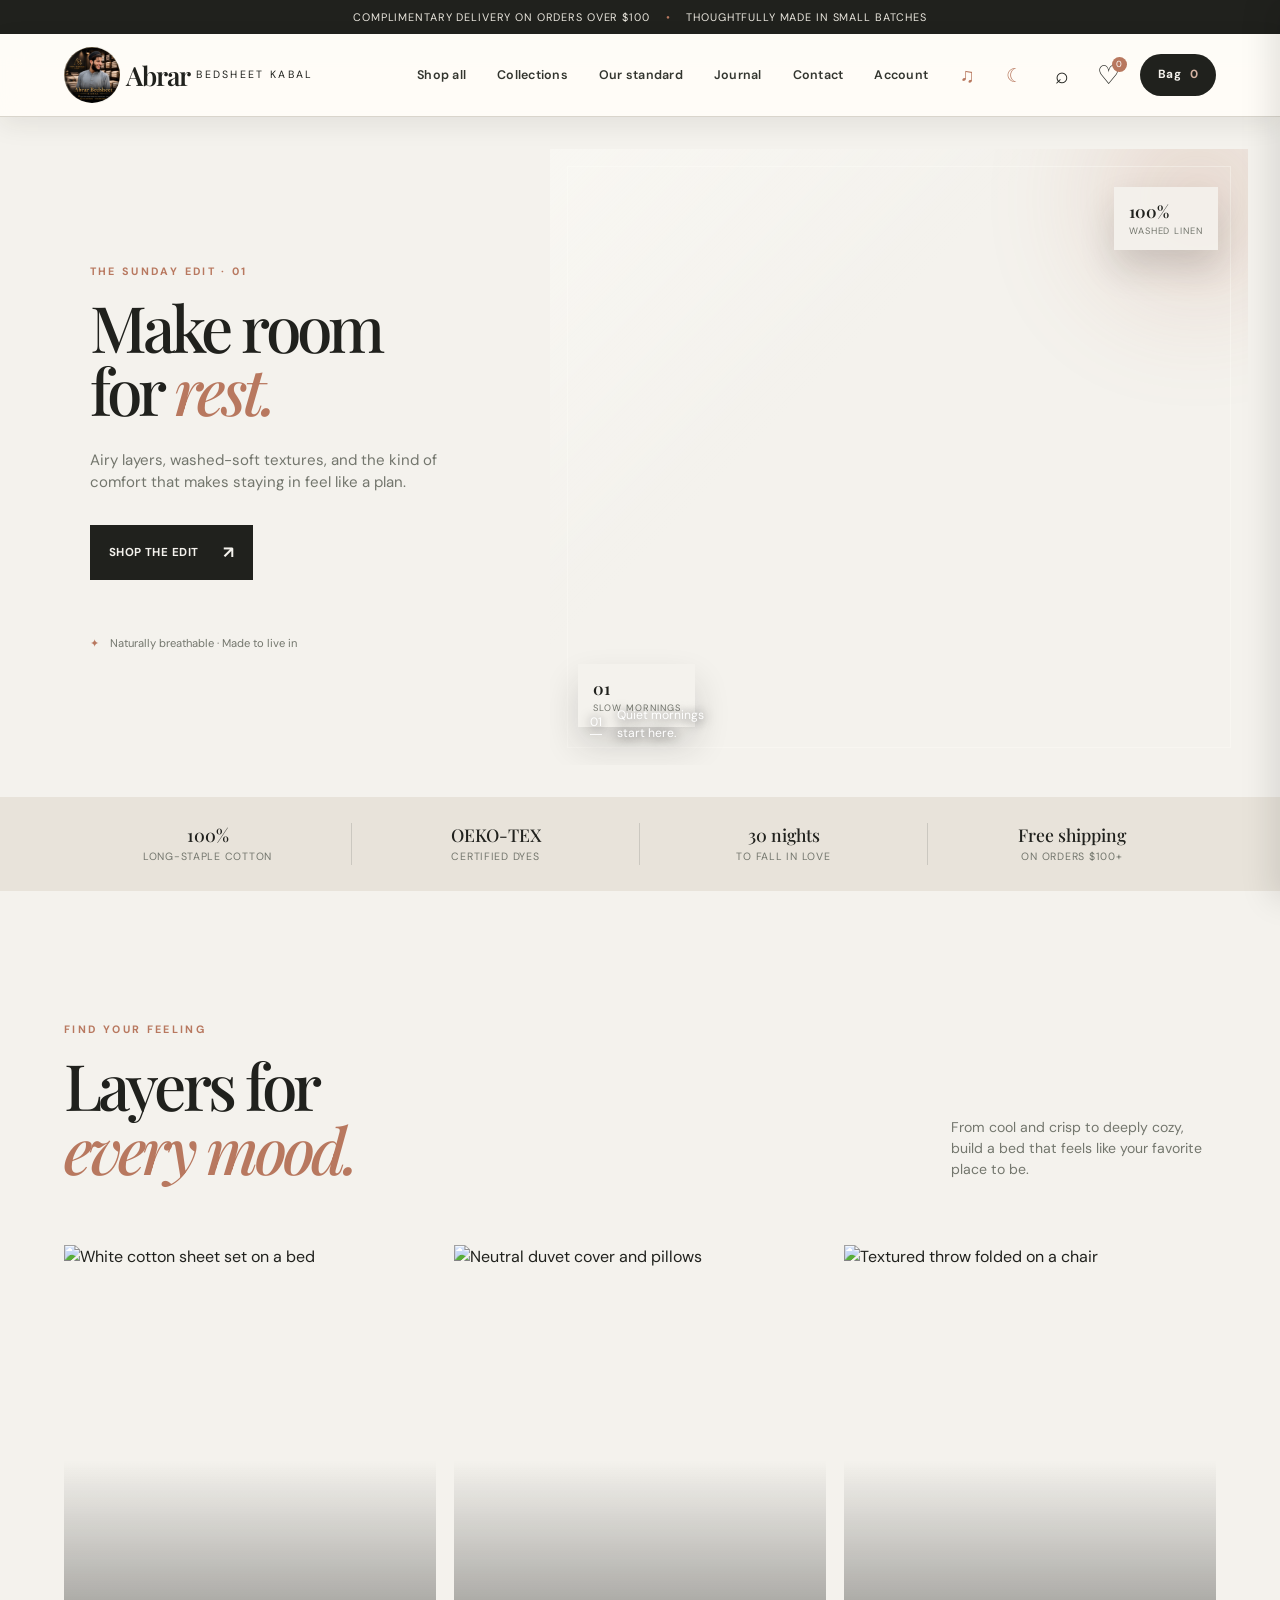
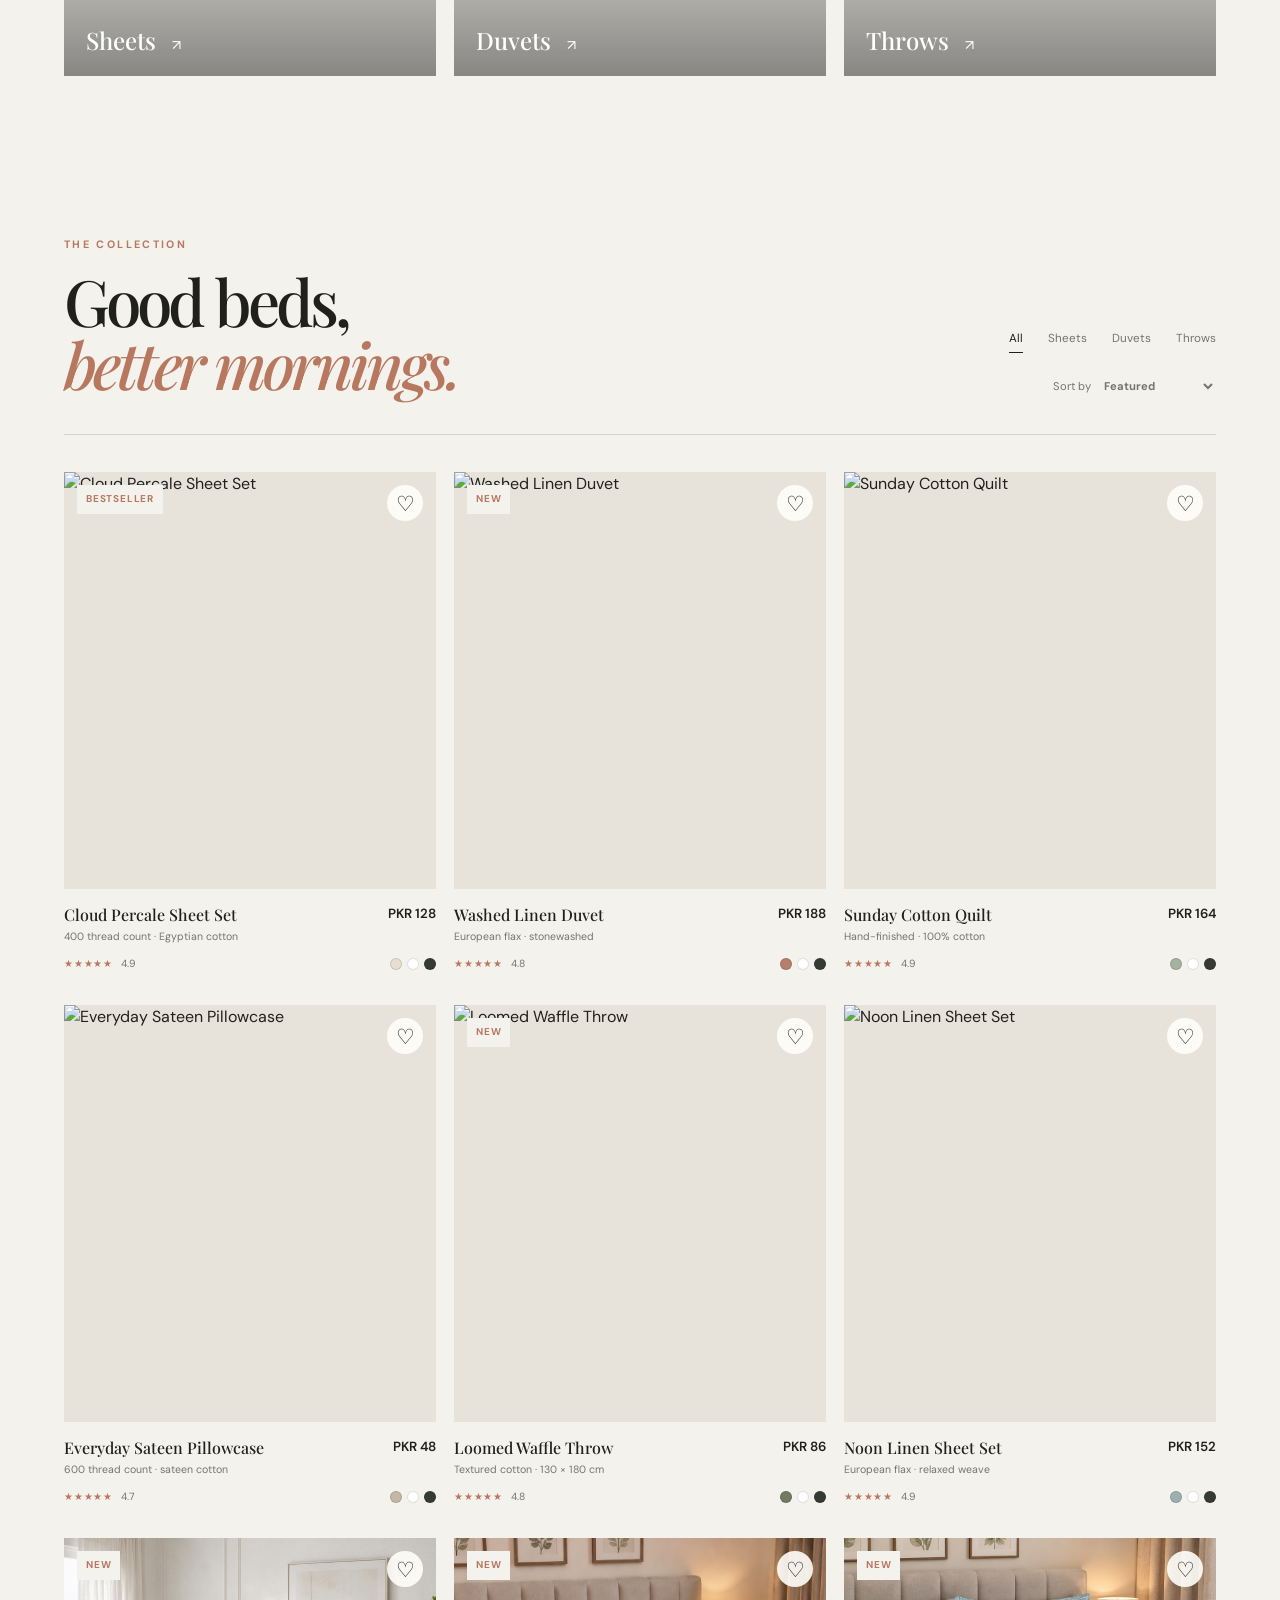
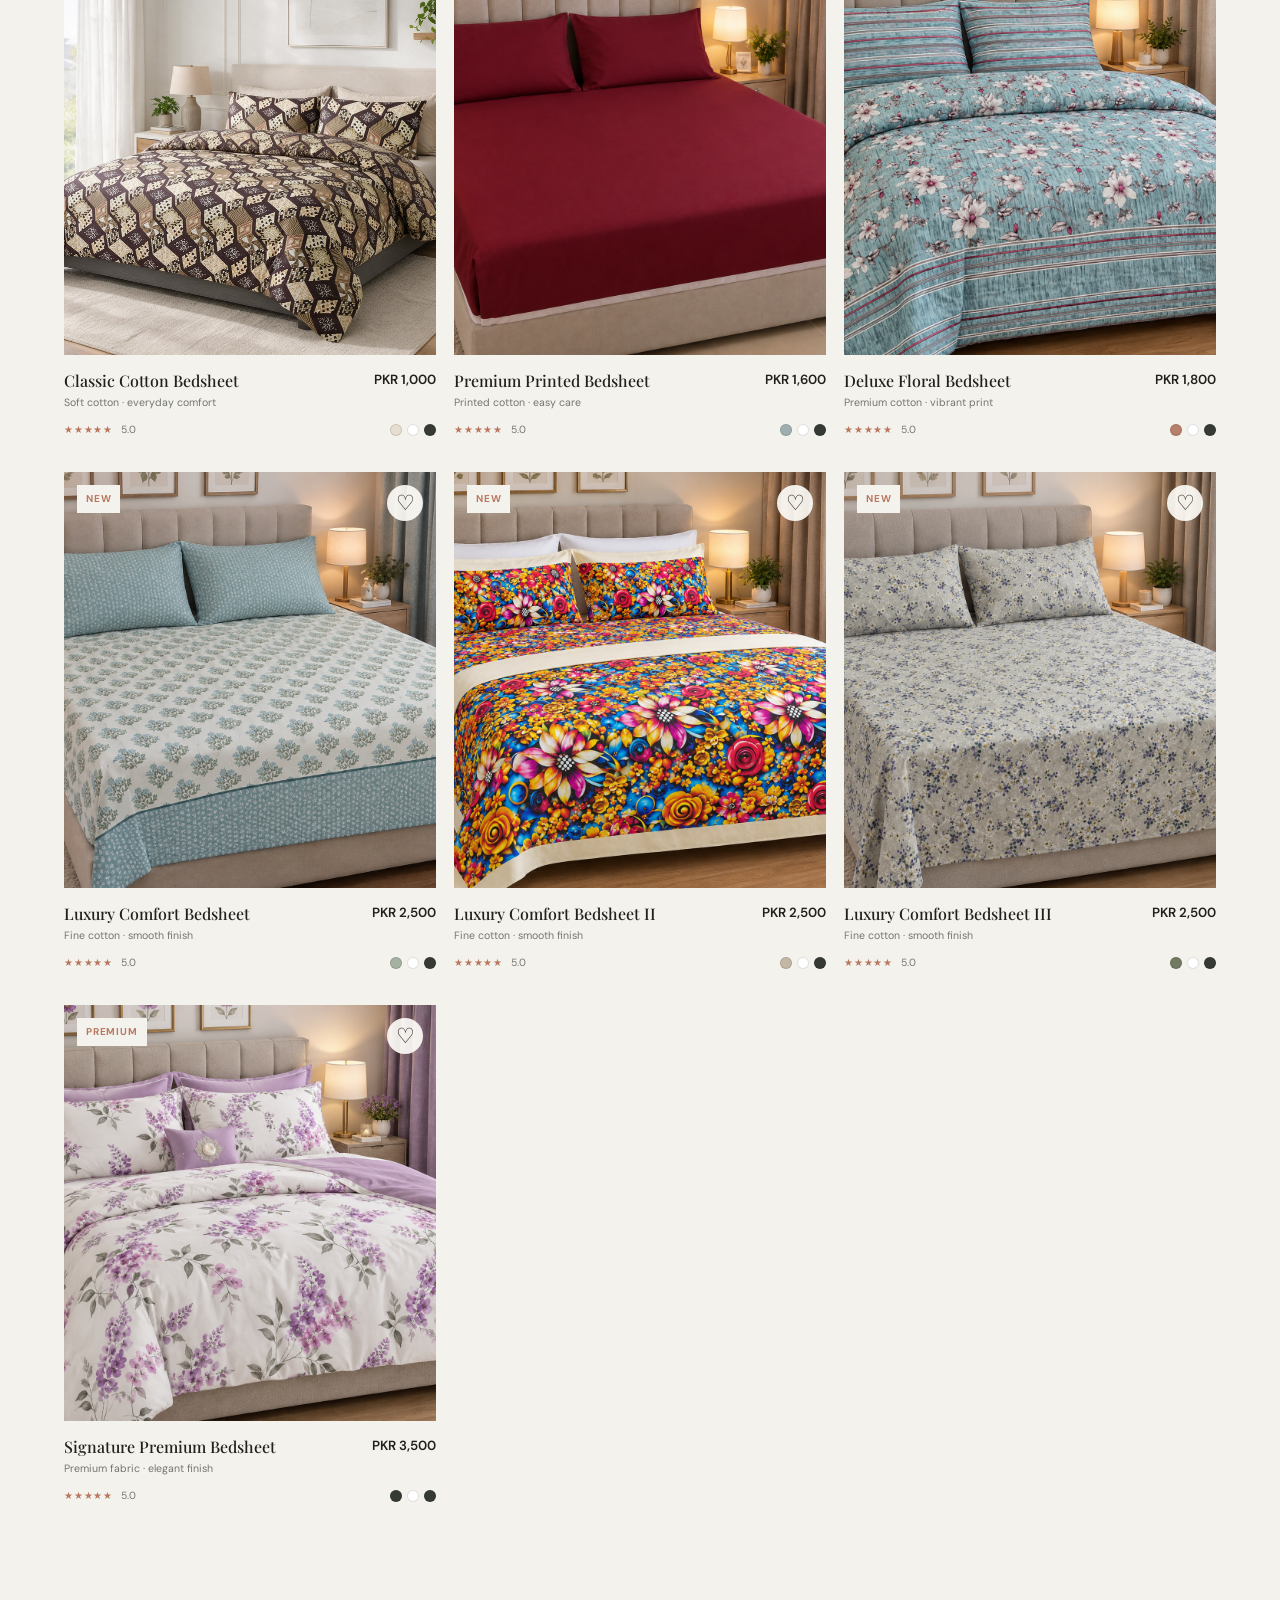
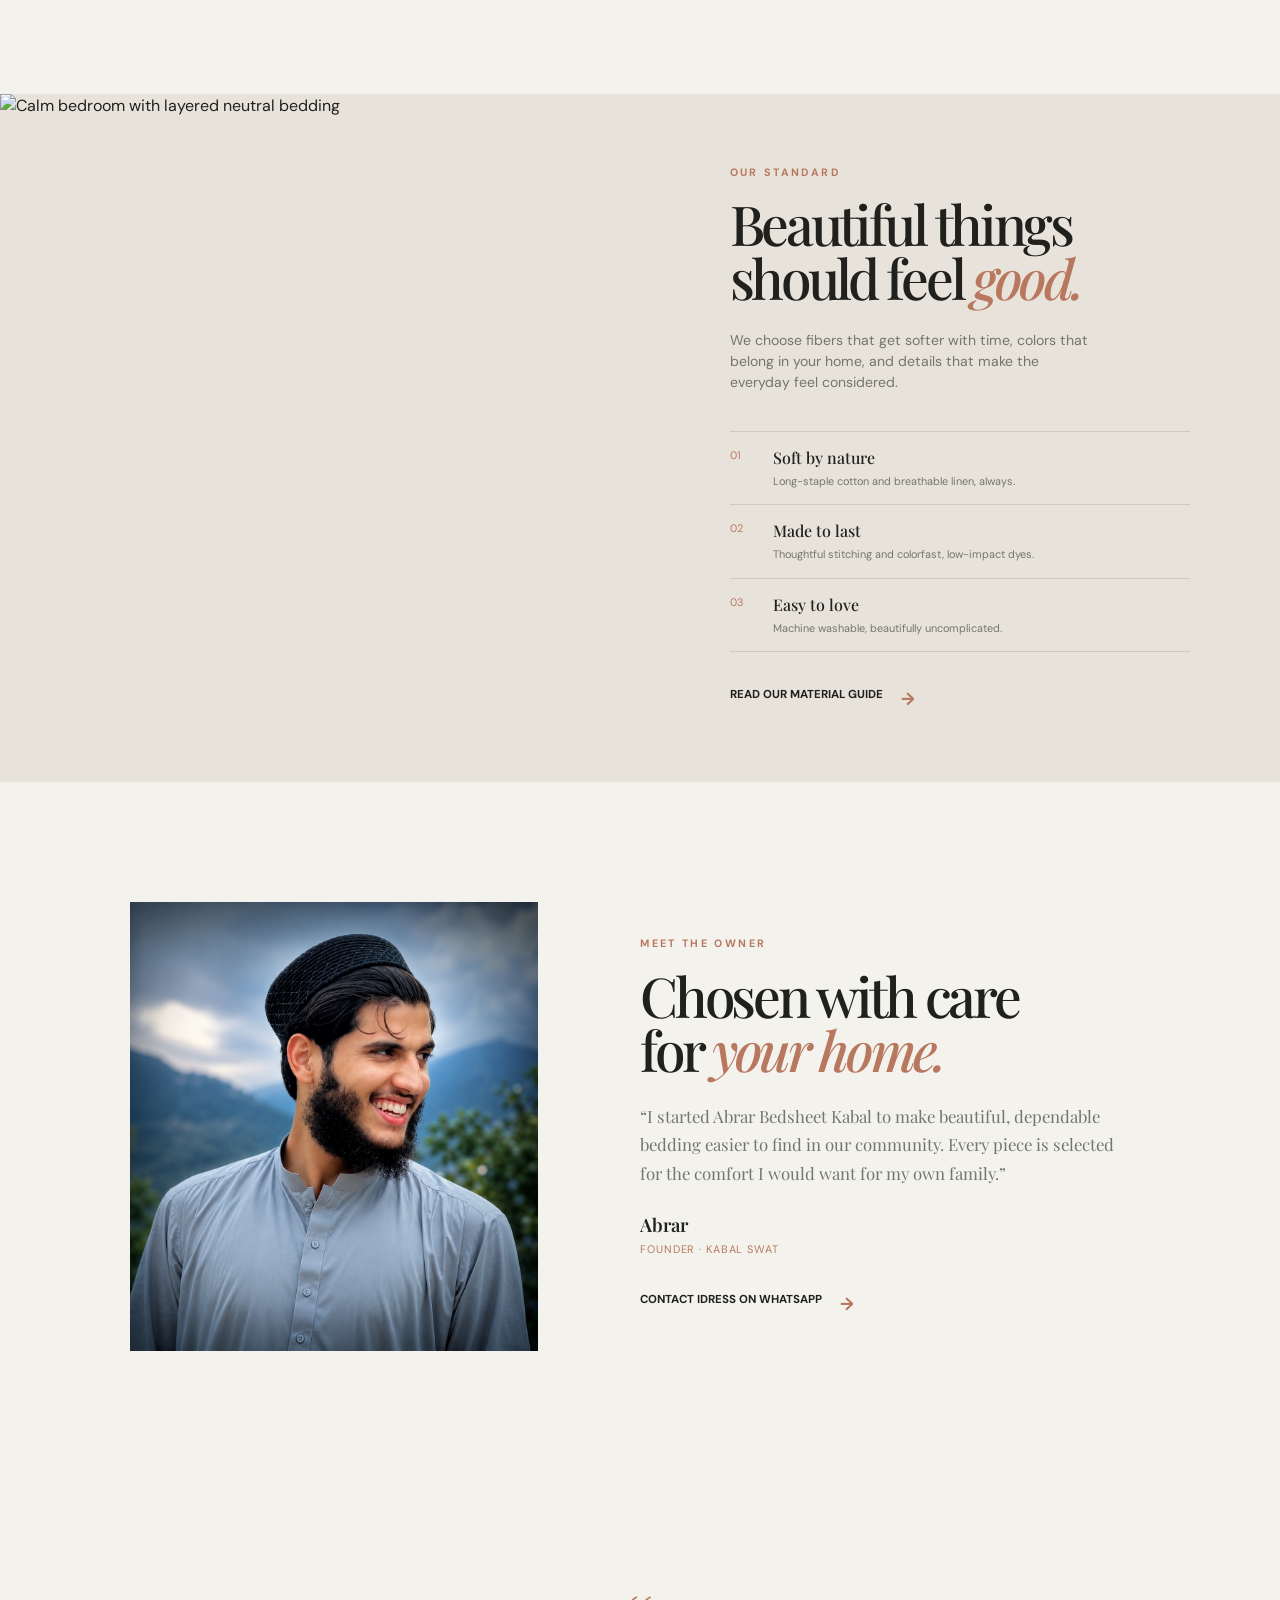
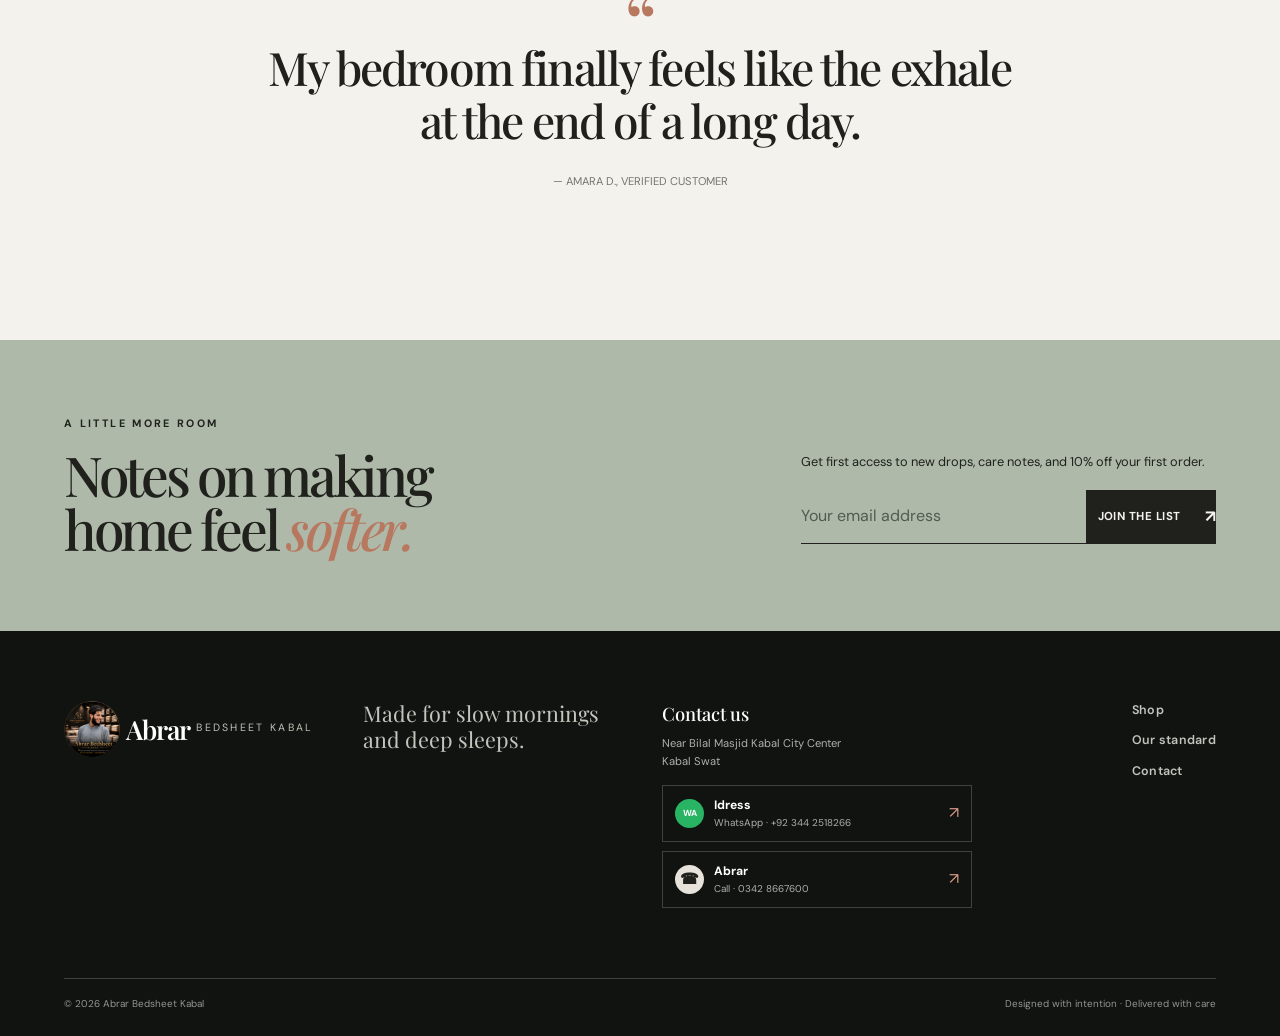
==== commit c157903e: "Fix dark mode product hover overlay" ====
--- a/index.html
+++ b/index.html
@@ -203,5 +203,6 @@
     document.querySelectorAll('.filter-tab').forEach(tab => tab.addEventListener('click', () => { showWishlistOnly = false; activeFilter = tab.dataset.filter; document.querySelectorAll('.filter-tab').forEach(item => item.classList.toggle('is-active', item === tab)); renderProducts(); })); document.getElementById('sortSelect').addEventListener('change', renderProducts); document.getElementById('searchInput').addEventListener('input', event => { showWishlistOnly = false; searchTerm = event.target.value; renderProducts(); }); document.getElementById('wishlistButton').addEventListener('click', () => { showWishlistOnly = !showWishlistOnly; activeFilter = 'All'; searchTerm = ''; document.getElementById('searchInput').value = ''; document.querySelectorAll('.filter-tab').forEach(item => item.classList.toggle('is-active', item.dataset.filter === 'All')); renderProducts(); document.getElementById('shop').scrollIntoView({ behavior: 'smooth' }); });
     document.getElementById('cartButton').addEventListener('click', openCart); document.getElementById('closeCart').addEventListener('click', closeCart); document.getElementById('drawerOverlay').addEventListener('click', closeCart); document.getElementById('continueShopping').addEventListener('click', closeCart); document.querySelectorAll('input[name="paymentMethod"]').forEach(input => input.addEventListener('change', event => { document.querySelectorAll('.payment-option').forEach(option => option.classList.toggle('is-selected', option.querySelector('input').checked)); })); document.addEventListener('keydown', event => { if (event.key === 'Escape') { closeCart(); document.getElementById('searchPanel').classList.remove('is-open'); } }); document.getElementById('searchButton').addEventListener('click', () => { document.getElementById('searchPanel').classList.toggle('is-open'); document.getElementById('searchInput').focus(); }); document.getElementById('closeSearch').addEventListener('click', () => document.getElementById('searchPanel').classList.remove('is-open')); document.getElementById('menuButton').addEventListener('click', () => { const nav = document.getElementById('primaryNav'); const open = nav.classList.toggle('is-open'); document.getElementById('menuButton').setAttribute('aria-expanded', open); }); document.getElementById('themeButton').addEventListener('click', () => { const dark = document.documentElement.dataset.theme !== 'dark'; document.documentElement.dataset.theme = dark ? 'dark' : 'light'; document.getElementById('themeButton').textContent = dark ? '☀' : '☾'; document.getElementById('themeButton').setAttribute('aria-label', dark ? 'Switch to light theme' : 'Switch to dark theme'); localStorage.setItem('abrar-theme', dark ? 'dark' : 'light'); }); const savedTheme = localStorage.getItem('abrar-theme'); if (savedTheme === 'dark') { document.documentElement.dataset.theme = 'dark'; document.getElementById('themeButton').textContent = '☀'; document.getElementById('themeButton').setAttribute('aria-label', 'Switch to light theme'); } document.getElementById('newsletterForm').addEventListener('submit', event => { event.preventDefault(); const emailInput = document.getElementById('emailInput'); const message = document.getElementById('newsletterMessage'); if (!emailInput.value.trim() || !emailInput.validity.valid) { message.textContent = 'Please enter a valid email address.'; emailInput.focus(); return; } message.textContent = 'You’re on the list. Welcome to softer mornings.'; event.target.reset(); }); document.getElementById('checkoutButton').addEventListener('click', () => { const method = document.querySelector('input[name="paymentMethod"]:checked').value; alert(`Your order will continue with ${method}. This demo is ready to connect to a real payment provider.`); }); renderProducts(); renderCart();
   </script>
+  <script src="theme.js"></script>
 </body>
 </html>
--- a/styles.css
+++ b/styles.css
@@ -68,7 +68,7 @@
 
 /* STREAMING_CHUNK:Setting global resets and body styling... */
 
-{
+* {
 box-sizing: border-box;
 margin: 0;
 padding: 0;
@@ -752,6 +752,7 @@
 .heart-button {
 background: rgba(255, 254, 250, 0.9);
 border-radius: 50%;
+color: var(--ink);
 font-size: 1.3rem;
 height: 36px;
 position: absolute;
@@ -762,6 +763,17 @@
 
 .heart-button.is-liked {
 color: var(--clay);
+}
+
+:root[data-theme="dark"] .heart-button,
+body.dark-mode .heart-button {
+background: rgba(40, 40, 40, 0.9);
+color: #fff;
+}
+
+:root[data-theme="dark"] .heart-button.is-liked,
+body.dark-mode .heart-button.is-liked {
+color: #fff;
 }
 
 .quick-add {
@@ -778,6 +790,17 @@
 transform: translateY(8px);
 transition: opacity 0.25s, transform 0.25s;
 width: 100%;
+}
+
+:root[data-theme="dark"] .quick-add,
+body.dark-mode .quick-add {
+background: rgba(30, 30, 30, 0.95);
+color: #ffffff;
+}
+
+:root[data-theme="dark"] .quick-add span,
+body.dark-mode .quick-add span {
+color: #ffffff;
 }
 
 .quick-add span {
